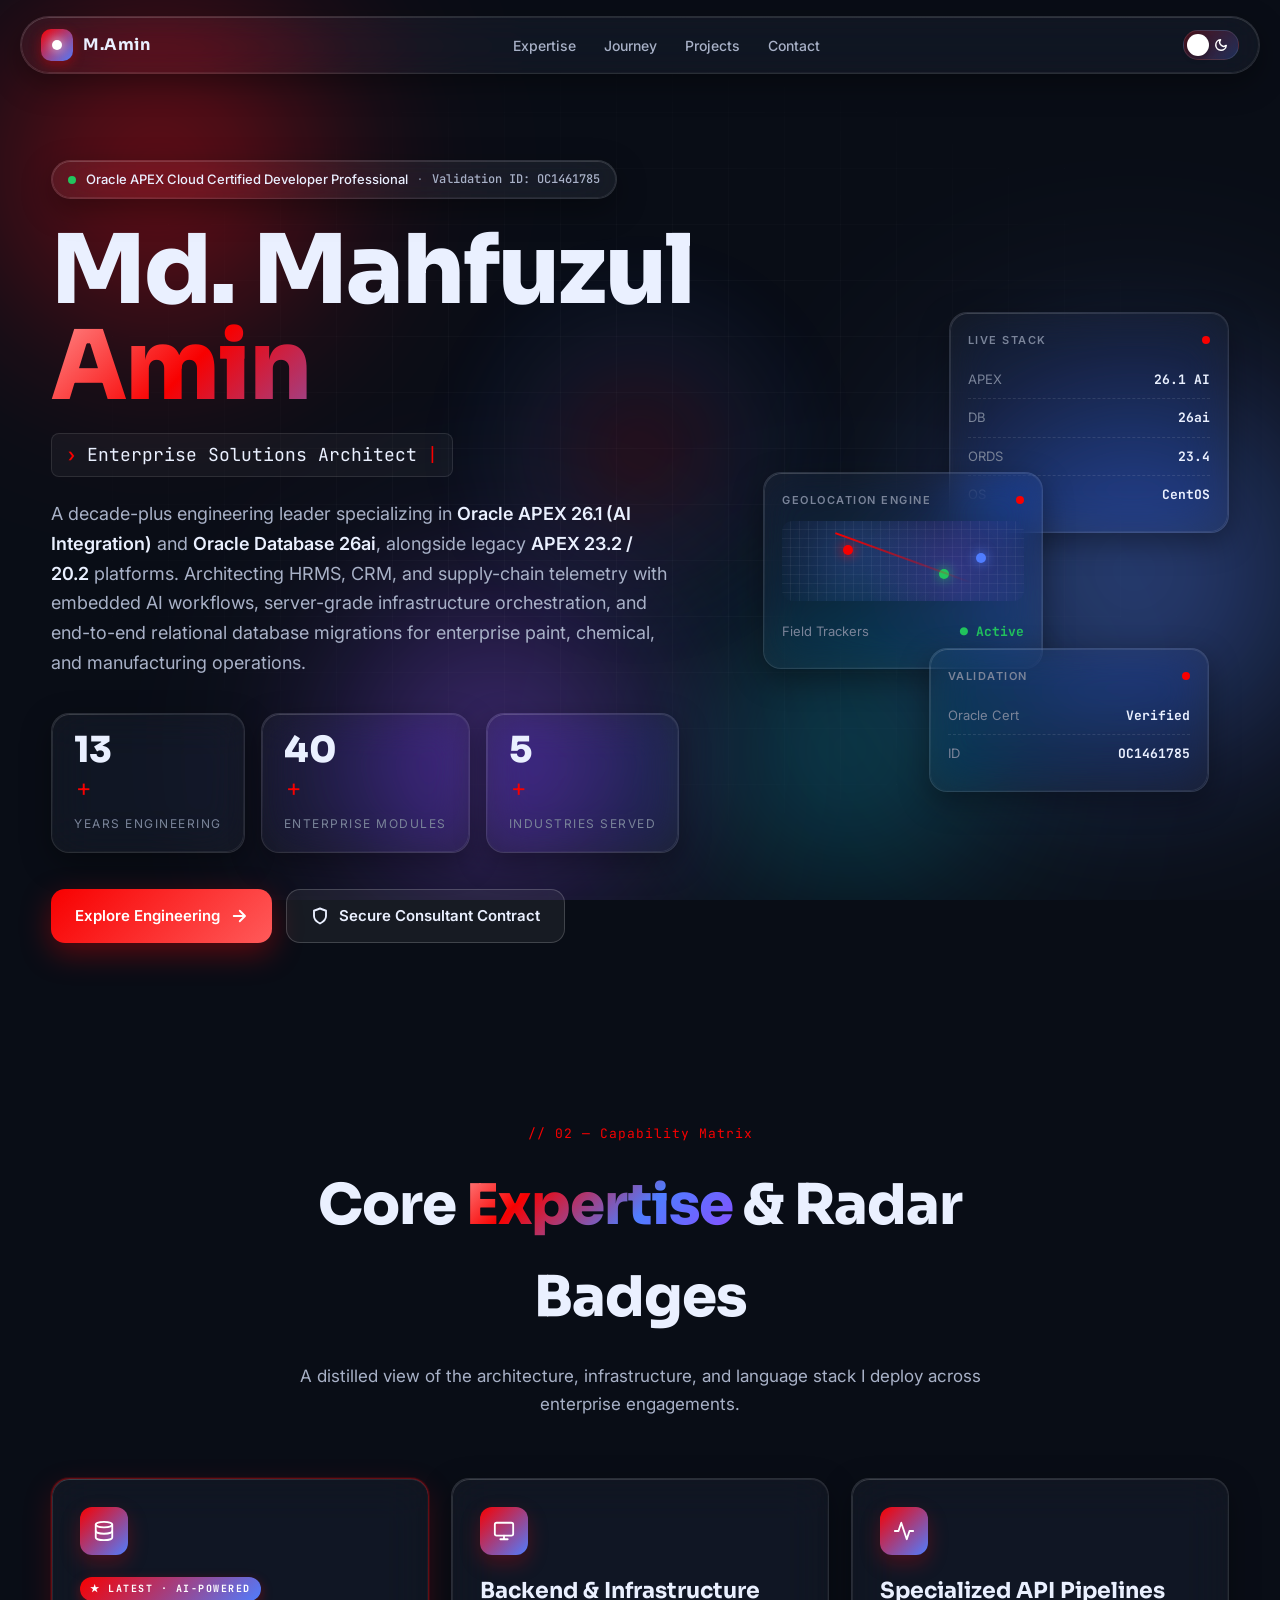
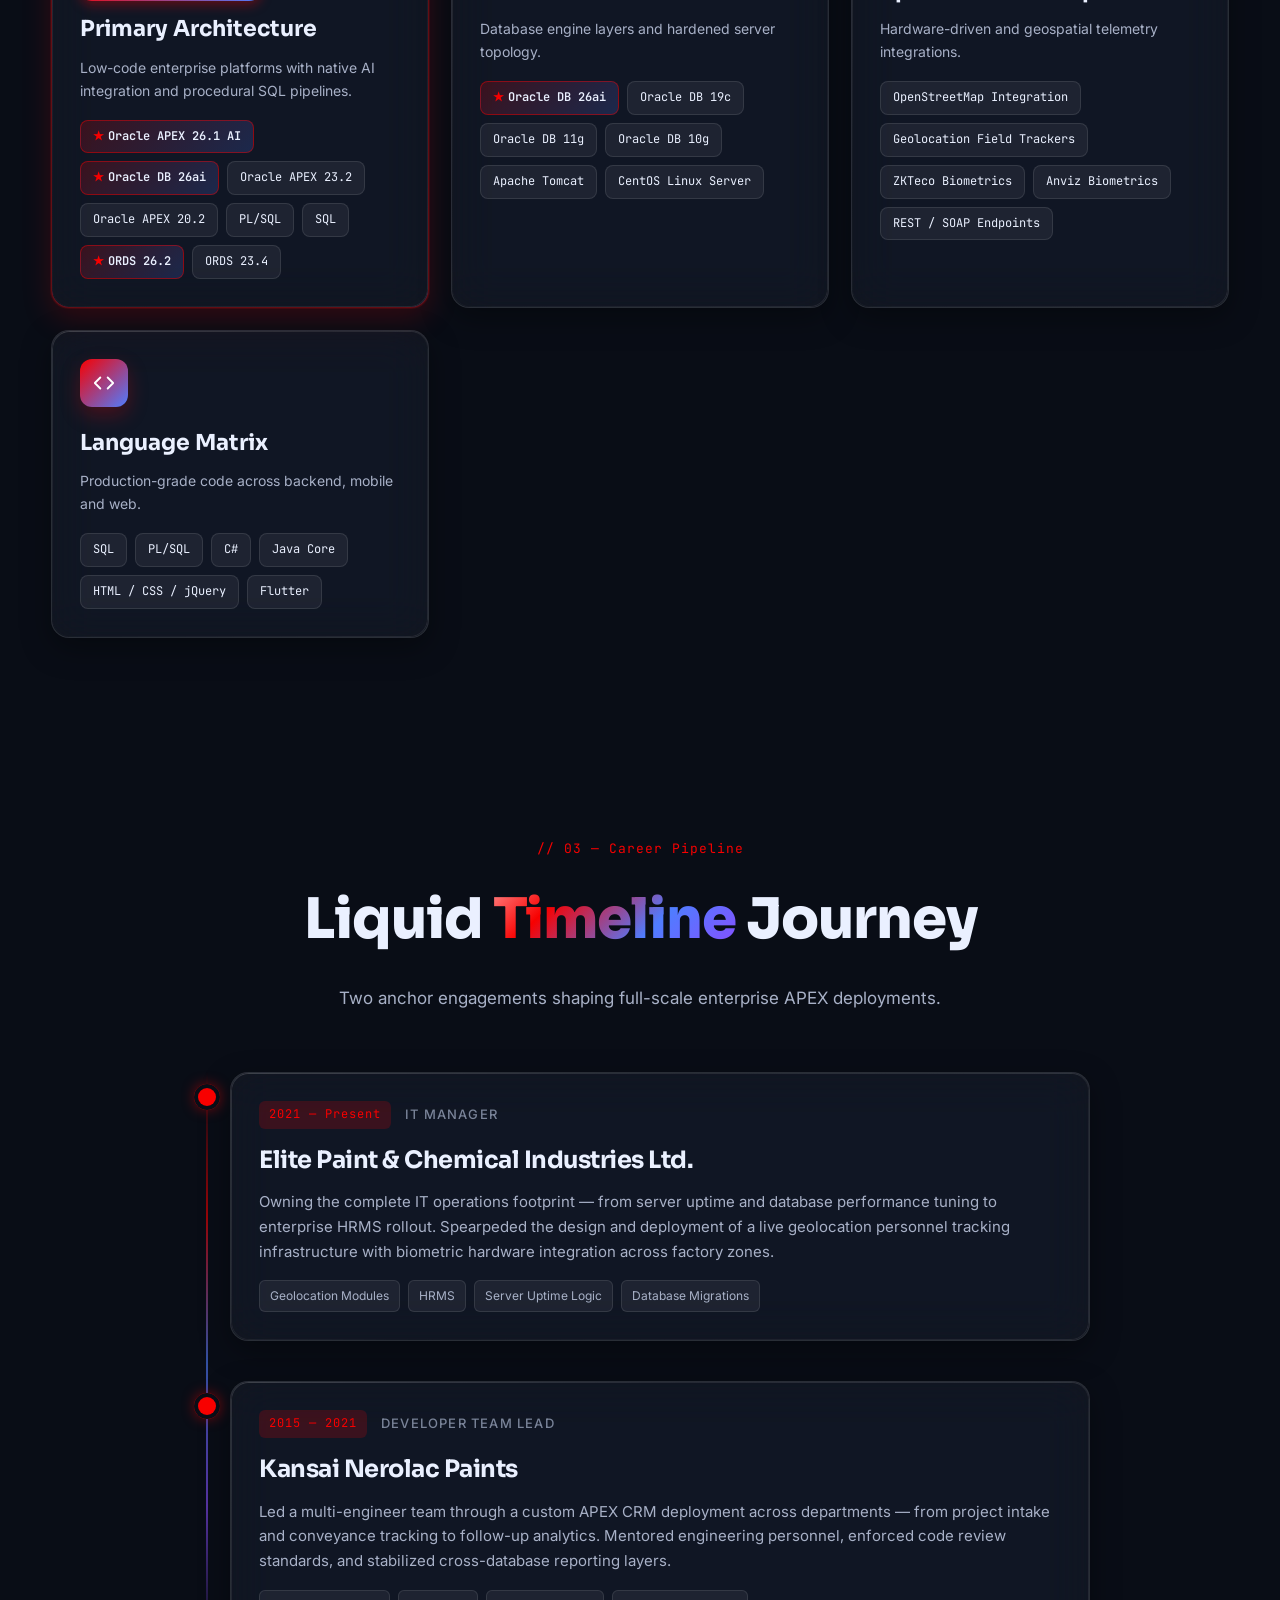
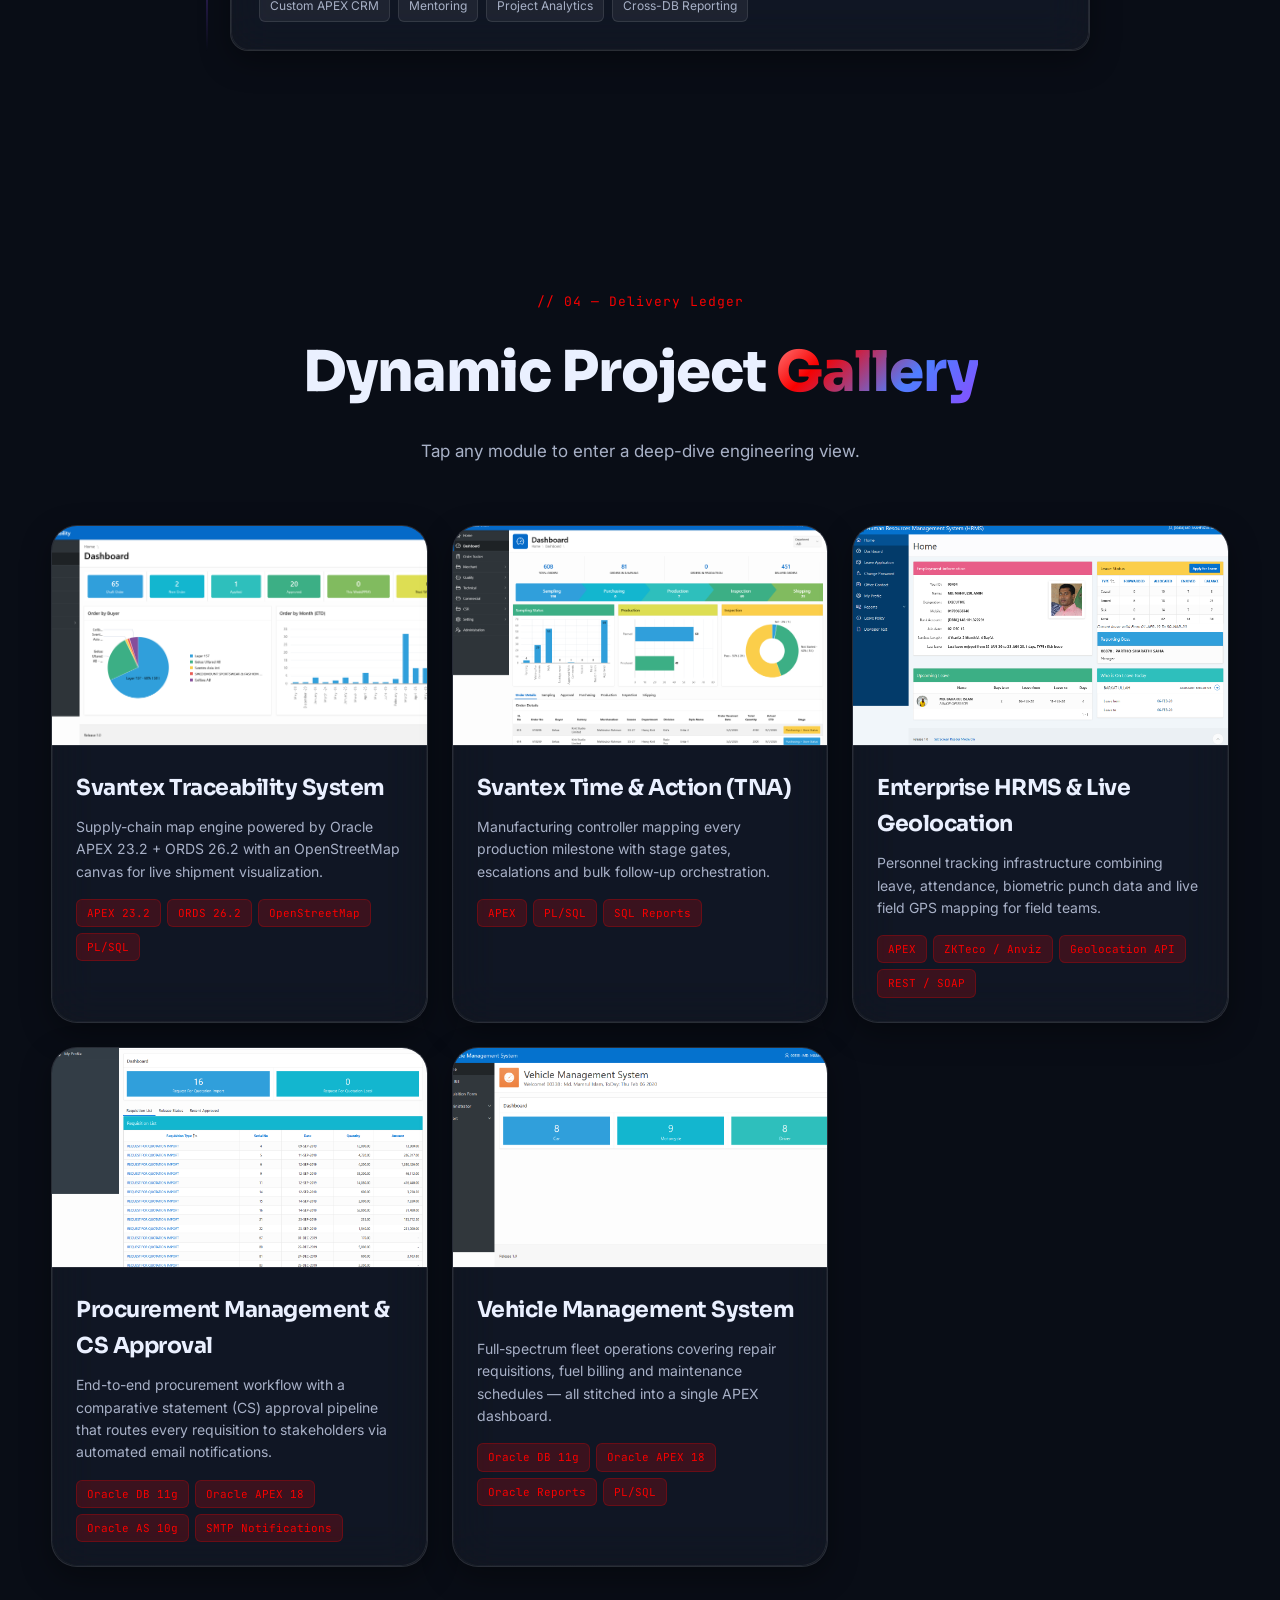
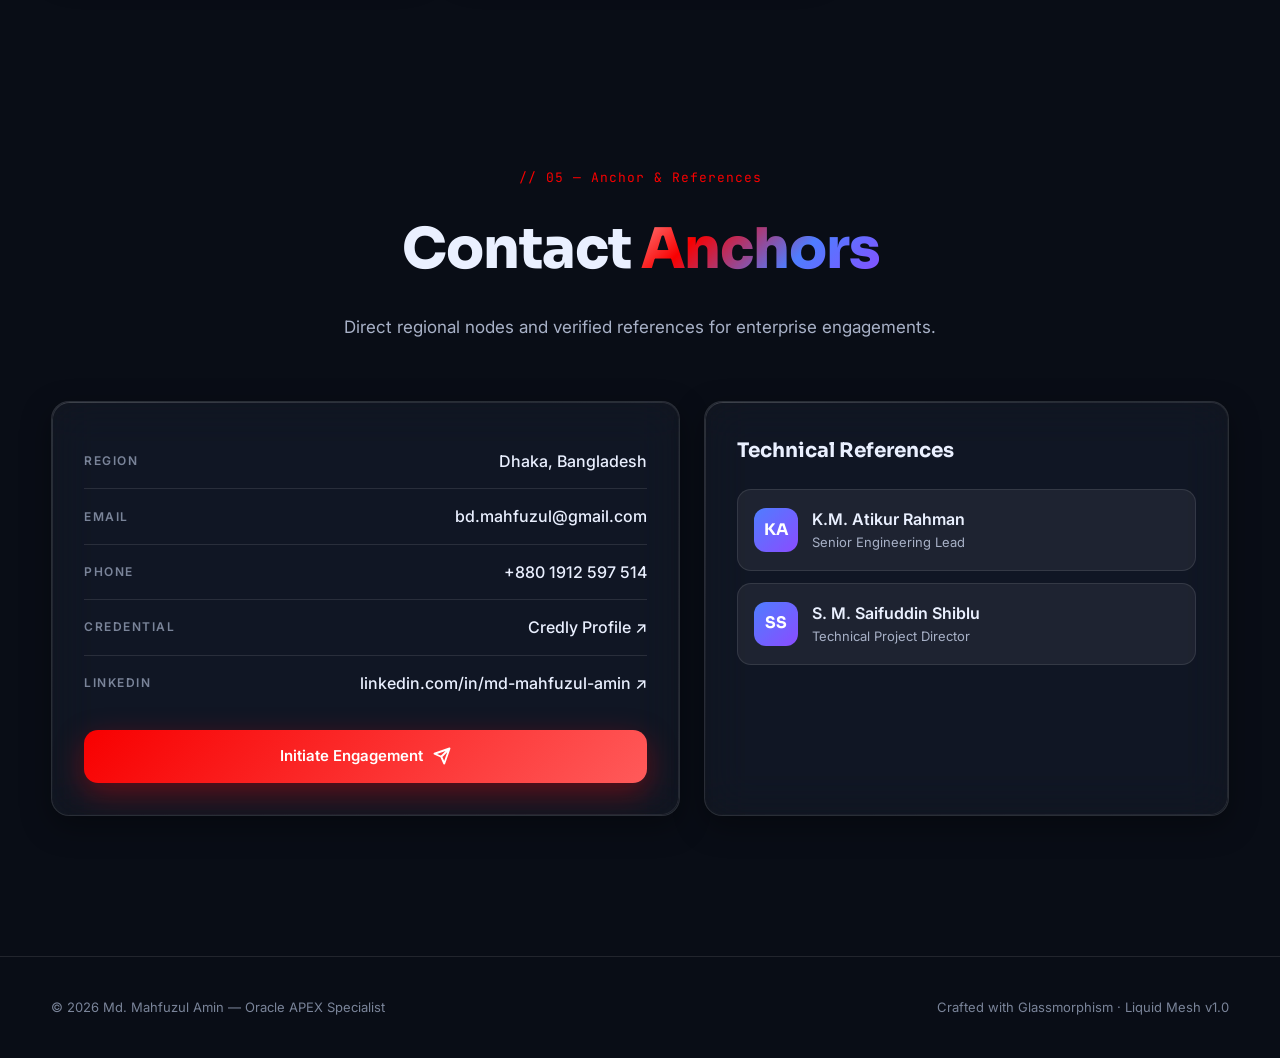
==== docs/index.html @ 9d0abe41 "Info Update" ====
<!DOCTYPE html>
<html lang="en" data-theme="dark">
<head>
<meta charset="UTF-8" />
<meta name="viewport" content="width=device-width, initial-scale=1.0" />
<meta name="description" content="Md. Mahfuzul Amin — Enterprise Oracle APEX Specialist & IT Manager. 13+ years of full-stack engineering, server architectures, and relational database migrations." />
<meta name="theme-color" content="#090d16" />
<title>Md. Mahfuzul Amin — Oracle APEX Specialist & IT Manager</title>
<link rel="preconnect" href="https://fonts.googleapis.com">
<link rel="preconnect" href="https://fonts.gstatic.com" crossorigin>
<link href="https://fonts.googleapis.com/css2?family=Inter:wght@300;400;500;600;700;800;900&family=Sora:wght@400;600;700;800&family=JetBrains+Mono:wght@400;600&display=swap" rel="stylesheet">
<link rel="stylesheet" href="styles.css" />
</head>
<body>

<!-- Animated Liquid Background Mesh -->
<div class="liquid-mesh" aria-hidden="true">
  <span class="blob blob-1"></span>
  <span class="blob blob-2"></span>
  <span class="blob blob-3"></span>
  <span class="blob blob-4"></span>
  <span class="grid-overlay"></span>
</div>

<!-- Cursor Glow Follower -->
<div class="cursor-glow" id="cursorGlow" aria-hidden="true"></div>

<!-- Glass Navigation Bar -->
<header class="nav-shell" id="navShell">
  <nav class="nav-inner glass-panel">
    <a href="#hero" class="brand">
      <span class="brand-mark"><span class="brand-dot"></span></span>
      <span class="brand-text">M.Amin</span>
    </a>
    <ul class="nav-links" id="navLinks">
      <li><a href="#expertise">Expertise</a></li>
      <li><a href="#journey">Journey</a></li>
      <li><a href="#projects">Projects</a></li>
      <li><a href="#contact">Contact</a></li>
    </ul>
    <div class="nav-actions">
      <button class="theme-toggle" id="themeToggle" aria-label="Toggle theme">
        <span class="toggle-track">
          <span class="toggle-icon sun" aria-hidden="true">
            <svg width="14" height="14" viewBox="0 0 24 24" fill="none" stroke="currentColor" stroke-width="2.5" stroke-linecap="round" stroke-linejoin="round"><circle cx="12" cy="12" r="4"/><path d="M12 2v2M12 20v2M4.93 4.93l1.41 1.41M17.66 17.66l1.41 1.41M2 12h2M20 12h2M4.93 19.07l1.41-1.41M17.66 6.34l1.41-1.41"/></svg>
          </span>
          <span class="toggle-icon moon" aria-hidden="true">
            <svg width="14" height="14" viewBox="0 0 24 24" fill="none" stroke="currentColor" stroke-width="2.5" stroke-linecap="round" stroke-linejoin="round"><path d="M21 12.79A9 9 0 1 1 11.21 3 7 7 0 0 0 21 12.79z"/></svg>
          </span>
          <span class="toggle-thumb"></span>
        </span>
      </button>
      <button class="hamburger" id="hamburger" aria-label="Toggle navigation" aria-expanded="false">
        <span></span><span></span><span></span>
      </button>
    </div>
  </nav>
</header>

<main>

<!-- HERO -->
<section class="hero" id="hero">
  <div class="container">
    <div class="hero-grid">
      <div class="hero-content reveal" data-reveal-delay="0">
        <div class="credential-badge glass-panel">
          <span class="pulse-dot"></span>
          <span class="badge-text">Oracle APEX Cloud Certified Developer Professional</span>
          <span class="badge-sep">·</span>
          <span class="badge-id">Validation ID: OC1461785</span>
        </div>

        <h1 class="hero-title">
          <span class="title-line">Md. Mahfuzul</span>
          <span class="title-line gradient-text">Amin</span>
        </h1>

        <div class="role-rotator">
          <span class="role-prefix">›</span>
          <span class="role-text" id="roleText">Enterprise Solutions Architect</span>
          <span class="role-cursor">|</span>
        </div>

        <p class="hero-headline">
          A decade-plus engineering leader specializing in <strong>Oracle APEX 26.1 (AI Integration)</strong> and <strong>Oracle Database 26ai</strong>, alongside legacy <strong>APEX 23.2 / 20.2</strong> platforms. Architecting HRMS, CRM, and supply-chain telemetry with embedded AI workflows, server-grade infrastructure orchestration, and end-to-end relational database migrations for enterprise paint, chemical, and manufacturing operations.
        </p>

        <div class="hero-stats">
          <div class="stat-card glass-panel">
            <span class="stat-num" data-count="13">0</span><span class="stat-suffix">+</span>
            <span class="stat-label">Years Engineering</span>
          </div>
          <div class="stat-card glass-panel">
            <span class="stat-num" data-count="40">0</span><span class="stat-suffix">+</span>
            <span class="stat-label">Enterprise Modules</span>
          </div>
          <div class="stat-card glass-panel">
            <span class="stat-num" data-count="5">0</span><span class="stat-suffix">+</span>
            <span class="stat-label">Industries Served</span>
          </div>
        </div>

        <div class="hero-actions">
          <a href="#projects" class="btn btn-primary magnetic">
            <span>Explore Engineering</span>
            <svg width="18" height="18" viewBox="0 0 24 24" fill="none" stroke="currentColor" stroke-width="2.5" stroke-linecap="round" stroke-linejoin="round"><path d="M5 12h14M13 5l7 7-7 7"/></svg>
          </a>
          <a href="https://www.credly.com/users/md-mahfuzul-amin" target="_blank" rel="noopener" class="btn btn-secondary magnetic">
            <svg width="18" height="18" viewBox="0 0 24 24" fill="none" stroke="currentColor" stroke-width="2.5" stroke-linecap="round" stroke-linejoin="round"><path d="M12 22s8-4 8-10V5l-8-3-8 3v7c0 6 8 10 8 10z"/></svg>
            <span>Secure Consultant Contract</span>
          </a>
        </div>
      </div>

      <aside class="hero-card-stack reveal" data-reveal-delay="200">
        <div class="floating-card glass-panel card-1">
          <div class="card-head">
            <span class="card-tag">Live Stack</span>
            <span class="card-pulse"></span>
          </div>
          <div class="card-body">
            <div class="kv"><span>APEX</span><strong>26.1 AI</strong></div>
            <div class="kv"><span>DB</span><strong>26ai</strong></div>
            <div class="kv"><span>ORDS</span><strong>23.4</strong></div>
            <div class="kv"><span>OS</span><strong>CentOS</strong></div>
          </div>
        </div>
        <div class="floating-card glass-panel card-2">
          <div class="card-head">
            <span class="card-tag">Geolocation Engine</span>
            <span class="card-pulse"></span>
          </div>
          <div class="card-body">
            <div class="map-stub">
              <span class="map-pin"></span>
              <span class="map-pin p2"></span>
              <span class="map-pin p3"></span>
              <span class="map-track"></span>
            </div>
            <div class="kv"><span>Field Trackers</span><strong class="ok">●&nbsp;Active</strong></div>
          </div>
        </div>
        <div class="floating-card glass-panel card-3">
          <div class="card-head">
            <span class="card-tag">Validation</span>
            <span class="card-pulse"></span>
          </div>
          <div class="card-body">
            <div class="kv"><span>Oracle Cert</span><strong>Verified</strong></div>
            <div class="kv"><span>ID</span><strong>OC1461785</strong></div>
          </div>
        </div>
      </aside>
    </div>
  </div>
</section>

<!-- EXPERTISE -->
<section class="section" id="expertise">
  <div class="container">
    <header class="section-head reveal">
      <span class="eyebrow">// 02 — Capability Matrix</span>
      <h2 class="section-title">Core <span class="gradient-text">Expertise</span> & Radar Badges</h2>
      <p class="section-sub">A distilled view of the architecture, infrastructure, and language stack I deploy across enterprise engagements.</p>
    </header>

    <div class="expertise-grid">
      <article class="expertise-card glass-panel reveal highlight-card">
        <div class="expertise-icon">
          <svg width="22" height="22" viewBox="0 0 24 24" fill="none" stroke="currentColor" stroke-width="2" stroke-linecap="round" stroke-linejoin="round"><ellipse cx="12" cy="5" rx="9" ry="3"/><path d="M3 5v14c0 1.66 4 3 9 3s9-1.34 9-3V5"/><path d="M3 12c0 1.66 4 3 9 3s9-1.34 9-3"/></svg>
        </div>
        <span class="highlight-flag">★ Latest · AI-Powered</span>
        <h3>Primary Architecture</h3>
        <p>Low-code enterprise platforms with native AI integration and procedural SQL pipelines.</p>
        <ul class="chip-grid">
          <li class="chip chip-latest">Oracle APEX 26.1 AI</li>
          <li class="chip chip-latest">Oracle DB 26ai</li>
          <li class="chip">Oracle APEX 23.2</li>
          <li class="chip">Oracle APEX 20.2</li>
          <li class="chip">PL/SQL</li>
          <li class="chip">SQL</li>
          <li class="chip chip-latest">ORDS 26.2</li>
          <li class="chip">ORDS 23.4</li>
        </ul>
      </article>

      <article class="expertise-card glass-panel reveal">
        <div class="expertise-icon">
          <svg width="22" height="22" viewBox="0 0 24 24" fill="none" stroke="currentColor" stroke-width="2" stroke-linecap="round" stroke-linejoin="round"><rect x="2" y="3" width="20" height="14" rx="2"/><path d="M8 21h8M12 17v4"/></svg>
        </div>
        <h3>Backend & Infrastructure</h3>
        <p>Database engine layers and hardened server topology.</p>
        <ul class="chip-grid">
          <li class="chip chip-latest">Oracle DB 26ai</li>
          <li class="chip">Oracle DB 19c</li>
          <li class="chip">Oracle DB 11g</li>
          <li class="chip">Oracle DB 10g</li>
          <li class="chip">Apache Tomcat</li>
          <li class="chip">CentOS Linux Server</li>
        </ul>
      </article>

      <article class="expertise-card glass-panel reveal">
        <div class="expertise-icon">
          <svg width="22" height="22" viewBox="0 0 24 24" fill="none" stroke="currentColor" stroke-width="2" stroke-linecap="round" stroke-linejoin="round"><path d="M22 12h-4l-3 9L9 3l-3 9H2"/></svg>
        </div>
        <h3>Specialized API Pipelines</h3>
        <p>Hardware-driven and geospatial telemetry integrations.</p>
        <ul class="chip-grid">
          <li class="chip">OpenStreetMap Integration</li>
          <li class="chip">Geolocation Field Trackers</li>
          <li class="chip">ZKTeco Biometrics</li>
          <li class="chip">Anviz Biometrics</li>
          <li class="chip">REST / SOAP Endpoints</li>
        </ul>
      </article>

      <article class="expertise-card glass-panel reveal">
        <div class="expertise-icon">
          <svg width="22" height="22" viewBox="0 0 24 24" fill="none" stroke="currentColor" stroke-width="2" stroke-linecap="round" stroke-linejoin="round"><polyline points="16 18 22 12 16 6"/><polyline points="8 6 2 12 8 18"/></svg>
        </div>
        <h3>Language Matrix</h3>
        <p>Production-grade code across backend, mobile and web.</p>
        <ul class="chip-grid">
          <li class="chip">SQL</li>
          <li class="chip">PL/SQL</li>
          <li class="chip">C#</li>
          <li class="chip">Java Core</li>
          <li class="chip">HTML / CSS / jQuery</li>
          <li class="chip">Flutter</li>
        </ul>
      </article>
    </div>
  </div>
</section>

<!-- JOURNEY -->
<section class="section" id="journey">
  <div class="container">
    <header class="section-head reveal">
      <span class="eyebrow">// 03 — Career Pipeline</span>
      <h2 class="section-title">Liquid <span class="gradient-text">Timeline</span> Journey</h2>
      <p class="section-sub">Two anchor engagements shaping full-scale enterprise APEX deployments.</p>
    </header>

    <div class="timeline">
      <div class="timeline-rail" aria-hidden="true"></div>

      <article class="timeline-item reveal">
        <div class="timeline-marker">
          <span class="marker-pulse"></span>
          <span class="marker-dot"></span>
        </div>
        <div class="timeline-card glass-panel">
          <div class="timeline-meta">
            <span class="timeline-period">2021 — Present</span>
            <span class="timeline-role">IT Manager</span>
          </div>
          <h3 class="timeline-org">Elite Paint &amp; Chemical Industries Ltd.</h3>
          <p class="timeline-desc">Owning the complete IT operations footprint — from server uptime and database performance tuning to enterprise HRMS rollout. Spearpeded the design and deployment of a live geolocation personnel tracking infrastructure with biometric hardware integration across factory zones.</p>
          <ul class="timeline-tags">
            <li>Geolocation Modules</li>
            <li>HRMS</li>
            <li>Server Uptime Logic</li>
            <li>Database Migrations</li>
          </ul>
        </div>
      </article>

      <article class="timeline-item reveal">
        <div class="timeline-marker">
          <span class="marker-pulse"></span>
          <span class="marker-dot"></span>
        </div>
        <div class="timeline-card glass-panel">
          <div class="timeline-meta">
            <span class="timeline-period">2015 — 2021</span>
            <span class="timeline-role">Developer Team Lead</span>
          </div>
          <h3 class="timeline-org">Kansai Nerolac Paints</h3>
          <p class="timeline-desc">Led a multi-engineer team through a custom APEX CRM deployment across departments — from project intake and conveyance tracking to follow-up analytics. Mentored engineering personnel, enforced code review standards, and stabilized cross-database reporting layers.</p>
          <ul class="timeline-tags">
            <li>Custom APEX CRM</li>
            <li>Mentoring</li>
            <li>Project Analytics</li>
            <li>Cross-DB Reporting</li>
          </ul>
        </div>
      </article>
    </div>
  </div>
</section>

<!-- PROJECTS -->
<section class="section" id="projects">
  <div class="container">
    <header class="section-head reveal">
      <span class="eyebrow">// 04 — Delivery Ledger</span>
      <h2 class="section-title">Dynamic Project <span class="gradient-text">Gallery</span></h2>
      <p class="section-sub">Tap any module to enter a deep-dive engineering view.</p>
    </header>

    <div class="project-grid" id="projectGrid">
      <article class="project-card glass-panel reveal" data-project="svantex-traceability">
        <div class="project-thumb">
          <img src="TraceabilityDashboard.png" alt="Svantex Traceability preview" loading="lazy" />
          <div class="thumb-overlay">
            <span class="open-hint">Open Module</span>
          </div>
        </div>
        <div class="project-body">
          <h3>Svantex Traceability System</h3>
          <p>Supply-chain map engine powered by Oracle APEX 23.2 + ORDS 26.2 with an OpenStreetMap canvas for live shipment visualization.</p>
          <ul class="project-tech">
            <li>APEX 23.2</li>
            <li>ORDS 26.2</li>
            <li>OpenStreetMap</li>
            <li>PL/SQL</li>
          </ul>
        </div>
      </article>

      <article class="project-card glass-panel reveal" data-project="svantex-tna">
        <div class="project-thumb">
          <img src="TNADashboard.png" alt="Svantex TNA preview" loading="lazy" />
          <div class="thumb-overlay">
            <span class="open-hint">Open Module</span>
          </div>
        </div>
        <div class="project-body">
          <h3>Svantex Time &amp; Action (TNA)</h3>
          <p>Manufacturing controller mapping every production milestone with stage gates, escalations and bulk follow-up orchestration.</p>
          <ul class="project-tech">
            <li>APEX</li>
            <li>PL/SQL</li>
            <li>SQL Reports</li>
          </ul>
        </div>
      </article>

      <article class="project-card glass-panel reveal" data-project="hrms-geolocation">
        <div class="project-thumb">
          <img src="LeaveHome.png" alt="HRMS preview" loading="lazy" />
          <div class="thumb-overlay">
            <span class="open-hint">Open Module</span>
          </div>
        </div>
        <div class="project-body">
          <h3>Enterprise HRMS &amp; Live Geolocation</h3>
          <p>Personnel tracking infrastructure combining leave, attendance, biometric punch data and live field GPS mapping for field teams.</p>
          <ul class="project-tech">
            <li>APEX</li>
            <li>ZKTeco / Anviz</li>
            <li>Geolocation API</li>
            <li>REST / SOAP</li>
          </ul>
        </div>
      </article>

      <article class="project-card glass-panel reveal" data-project="procurement">
        <div class="project-thumb">
          <img src="ProcurementHome.png" alt="Procurement preview" loading="lazy" />
          <div class="thumb-overlay">
            <span class="open-hint">Open Module</span>
          </div>
        </div>
        <div class="project-body">
          <h3>Procurement Management &amp; CS Approval</h3>
          <p>End-to-end procurement workflow with a comparative statement (CS) approval pipeline that routes every requisition to stakeholders via automated email notifications.</p>
          <ul class="project-tech">
            <li>Oracle DB 11g</li>
            <li>Oracle APEX 18</li>
            <li>Oracle AS 10g</li>
            <li>SMTP Notifications</li>
          </ul>
        </div>
      </article>

      <article class="project-card glass-panel reveal" data-project="vehicle">
        <div class="project-thumb">
          <img src="VehicleHome.png" alt="Vehicle Management preview" loading="lazy" />
          <div class="thumb-overlay">
            <span class="open-hint">Open Module</span>
          </div>
        </div>
        <div class="project-body">
          <h3>Vehicle Management System</h3>
          <p>Full-spectrum fleet operations covering repair requisitions, fuel billing and maintenance schedules — all stitched into a single APEX dashboard.</p>
          <ul class="project-tech">
            <li>Oracle DB 11g</li>
            <li>Oracle APEX 18</li>
            <li>Oracle Reports</li>
            <li>PL/SQL</li>
          </ul>
        </div>
      </article>
    </div>
  </div>
</section>

<!-- CONTACT -->
<section class="section" id="contact">
  <div class="container">
    <header class="section-head reveal">
      <span class="eyebrow">// 05 — Anchor &amp; References</span>
      <h2 class="section-title">Contact <span class="gradient-text">Anchors</span></h2>
      <p class="section-sub">Direct regional nodes and verified references for enterprise engagements.</p>
    </header>

    <div class="contact-grid">
      <div class="contact-card glass-panel reveal">
        <div class="contact-row">
          <span class="contact-label">Region</span>
          <span class="contact-value">Dhaka, Bangladesh</span>
        </div>
        <div class="contact-row">
          <span class="contact-label">Email</span>
          <a class="contact-value" href="mailto:bd.mahfuzul@gmail.com">bd.mahfuzul@gmail.com</a>
        </div>
        <div class="contact-row">
          <span class="contact-label">Phone</span>
          <a class="contact-value" href="tel:+8801912597514">+880 1912 597 514</a>
        </div>
        <div class="contact-row">
          <span class="contact-label">Credential</span>
          <a class="contact-value" href="https://www.credly.com/users/md-mahfuzul-amin" target="_blank" rel="noopener">Credly Profile ↗</a>
        </div>
        <div class="contact-row">
          <span class="contact-label">LinkedIn</span>
          <a class="contact-value" href="https://www.linkedin.com/in/md-mahfuzul-amin-79413b11a/" target="_blank" rel="noopener">linkedin.com/in/md-mahfuzul-amin ↗</a>
        </div>
        <a href="mailto:bd.mahfuzul@gmail.com?subject=Consultant%20Engagement" class="btn btn-primary magnetic contact-cta">
          <span>Initiate Engagement</span>
          <svg width="18" height="18" viewBox="0 0 24 24" fill="none" stroke="currentColor" stroke-width="2.5" stroke-linecap="round" stroke-linejoin="round"><path d="M22 2L11 13M22 2l-7 20-4-9-9-4 20-7z"/></svg>
        </a>
      </div>

      <div class="refs-card glass-panel reveal">
        <h3 class="refs-title">Technical References</h3>
        <div class="ref-row">
          <div class="ref-avatar">KA</div>
          <div class="ref-meta">
            <span class="ref-name">K.M. Atikur Rahman</span>
            <span class="ref-role">Senior Engineering Lead</span>
          </div>
        </div>
        <div class="ref-row">
          <div class="ref-avatar">SS</div>
          <div class="ref-meta">
            <span class="ref-name">S. M. Saifuddin Shiblu</span>
            <span class="ref-role">Technical Project Director</span>
          </div>
        </div>
      </div>
    </div>
  </div>
</section>

</main>

<!-- Footer -->
<footer class="footer">
  <div class="container footer-inner">
    <span>© <span id="year"></span> Md. Mahfuzul Amin — Oracle APEX Specialist</span>
    <span class="footer-meta">Crafted with Glassmorphism · Liquid Mesh v1.0</span>
  </div>
</footer>

<!-- PROJECT PHOTOMODAL -->
<div class="photomodal" id="photomodal" aria-hidden="true" role="dialog" aria-modal="true">
  <div class="photomodal-backdrop" data-close="1"></div>
  <div class="photomodal-shell glass-panel">
    <button class="photomodal-close" id="photomodalClose" aria-label="Close">
      <svg width="20" height="20" viewBox="0 0 24 24" fill="none" stroke="currentColor" stroke-width="2.5" stroke-linecap="round" stroke-linejoin="round"><path d="M18 6L6 18M6 6l12 12"/></svg>
    </button>
    <div class="photomodal-grid">
      <div class="photomodal-media" id="photomodalMedia"></div>
      <div class="photomodal-content" id="photomodalContent"></div>
    </div>
  </div>
</div>

<script src="app.js"></script>
</body>
</html>
---- docs/styles.css ----
/* =====================================================
   Md. Mahfuzul Amin — Portfolio
   Design System: Liquid Glassmorphism (Neomorphism)
   ===================================================== */

:root {
  /* DARK MODE — default */
  --bg: #090d16;
  --bg-2: #0b1020;
  --surface: rgba(255, 255, 255, 0.04);
  --surface-2: rgba(255, 255, 255, 0.06);
  --border: rgba(255, 255, 255, 0.10);
  --border-strong: rgba(255, 255, 255, 0.18);
  --text: #eaf0ff;
  --text-dim: #a8b1c7;
  --text-muted: #7a8499;
  --accent: #f80000;          /* Oracle Red */
  --accent-2: #4f7dff;        /* Sapphire Blue */
  --accent-3: #8a4cff;        /* Deep Purple */
  --accent-soft: rgba(248, 0, 0, 0.18);
  --shadow-1: 0 10px 30px rgba(0, 0, 0, 0.35);
  --shadow-2: 0 30px 60px rgba(0, 0, 0, 0.45);
  --glass-blur: 22px;
  --radius: 18px;
  --radius-lg: 26px;
  --transition: 280ms cubic-bezier(.2,.8,.2,1);
  --gradient-text: linear-gradient(135deg, #ff8a8a 0%, #f80000 25%, #4f7dff 65%, #8a4cff 100%);
}

[data-theme="light"] {
  --bg: #f4f7f6;
  --bg-2: #ffffff;
  --surface: rgba(255, 255, 255, 0.55);
  --surface-2: rgba(255, 255, 255, 0.7);
  --border: rgba(255, 255, 255, 0.85);
  --border-strong: rgba(15, 23, 42, 0.10);
  --text: #0b1020;
  --text-dim: #475569;
  --text-muted: #6b7280;
  --accent: #d40000;
  --accent-2: #2563eb;
  --accent-3: #6d28d9;
  --accent-soft: rgba(212, 0, 0, 0.12);
  --shadow-1: 0 10px 30px rgba(15, 23, 42, 0.08);
  --shadow-2: 0 30px 60px rgba(15, 23, 42, 0.12);
  --glass-blur: 18px;
  --gradient-text: linear-gradient(135deg, #d40000 0%, #f80000 25%, #2563eb 65%, #6d28d9 100%);
}

/* ============ BASE ============ */
*, *::before, *::after { box-sizing: border-box; }
html, body { margin: 0; padding: 0; }
html { scroll-behavior: smooth; }

body {
  font-family: 'Inter', system-ui, -apple-system, sans-serif;
  background: var(--bg);
  color: var(--text);
  line-height: 1.65;
  min-height: 100vh;
  overflow-x: hidden;
  -webkit-font-smoothing: antialiased;
  transition: background var(--transition), color var(--transition);
}

::selection { background: var(--accent); color: #fff; }

a { color: inherit; text-decoration: none; transition: color var(--transition); }
a:hover { color: var(--accent); }

button { font-family: inherit; cursor: pointer; border: none; background: none; color: inherit; }

img { max-width: 100%; display: block; }

.container {
  width: min(1240px, 92%);
  margin: 0 auto;
}

/* ============ LIQUID BACKGROUND MESH ============ */
.liquid-mesh {
  position: fixed;
  inset: 0;
  z-index: -2;
  overflow: hidden;
  pointer-events: none;
  background: var(--bg);
}
.blob {
  position: absolute;
  border-radius: 50%;
  filter: blur(80px);
  opacity: 0.55;
  mix-blend-mode: screen;
  will-change: transform;
}
[data-theme="light"] .blob { mix-blend-mode: multiply; opacity: 0.45; }
.blob-1 { width: 520px; height: 520px; background: radial-gradient(circle, #f80000, transparent 65%); top: -10%; left: -8%; animation: floatA 22s ease-in-out infinite; }
.blob-2 { width: 600px; height: 600px; background: radial-gradient(circle, #4f7dff, transparent 65%); top: 30%; right: -12%; animation: floatB 28s ease-in-out infinite; }
.blob-3 { width: 480px; height: 480px; background: radial-gradient(circle, #8a4cff, transparent 65%); bottom: -10%; left: 20%; animation: floatC 26s ease-in-out infinite; }
.blob-4 { width: 420px; height: 420px; background: radial-gradient(circle, #00d4ff, transparent 65%); top: 60%; left: 50%; animation: floatD 32s ease-in-out infinite; opacity: 0.35; }

@keyframes floatA { 0%,100% { transform: translate(0,0) scale(1); } 50% { transform: translate(60px, 80px) scale(1.15); } }
@keyframes floatB { 0%,100% { transform: translate(0,0) scale(1); } 50% { transform: translate(-90px, 50px) scale(1.1); } }
@keyframes floatC { 0%,100% { transform: translate(0,0) scale(1); } 50% { transform: translate(70px, -60px) scale(1.2); } }
@keyframes floatD { 0%,100% { transform: translate(0,0) scale(1); } 50% { transform: translate(-60px, -40px) scale(0.9); } }

.grid-overlay {
  position: absolute; inset: 0;
  background-image:
    linear-gradient(rgba(255,255,255,0.04) 1px, transparent 1px),
    linear-gradient(90deg, rgba(255,255,255,0.04) 1px, transparent 1px);
  background-size: 56px 56px;
  mask-image: radial-gradient(ellipse at center, black 30%, transparent 75%);
  -webkit-mask-image: radial-gradient(ellipse at center, black 30%, transparent 75%);
  opacity: 0.6;
}
[data-theme="light"] .grid-overlay {
  background-image:
    linear-gradient(rgba(15,23,42,0.05) 1px, transparent 1px),
    linear-gradient(90deg, rgba(15,23,42,0.05) 1px, transparent 1px);
}

/* ============ CURSOR GLOW ============ */
.cursor-glow {
  position: fixed;
  width: 380px; height: 380px;
  border-radius: 50%;
  background: radial-gradient(circle, rgba(248,0,0,0.18), rgba(79,125,255,0.10) 40%, transparent 70%);
  filter: blur(40px);
  pointer-events: none;
  transform: translate(-50%, -50%);
  z-index: -1;
  transition: opacity var(--transition);
  opacity: 0.9;
}

/* ============ GLASS PANEL BASE ============ */
.glass-panel {
  background: var(--surface);
  -webkit-backdrop-filter: blur(var(--glass-blur)) saturate(160%);
  backdrop-filter: blur(var(--glass-blur)) saturate(160%);
  border: 1px solid var(--border);
  border-radius: var(--radius);
  box-shadow:
    inset 0 1px 0 rgba(255,255,255,0.08),
    var(--shadow-1);
  position: relative;
  overflow: hidden;
}
.glass-panel::before {
  content: "";
  position: absolute;
  inset: 0;
  border-radius: inherit;
  padding: 1px;
  background: linear-gradient(135deg, rgba(255,255,255,0.18), rgba(255,255,255,0.02) 40%, rgba(255,255,255,0.12));
  -webkit-mask: linear-gradient(#000 0 0) content-box, linear-gradient(#000 0 0);
  mask: linear-gradient(#000 0 0) content-box, linear-gradient(#000 0 0);
  -webkit-mask-composite: xor;
  mask-composite: exclude;
  pointer-events: none;
  opacity: 0.7;
}

/* ============ NAV ============ */
.nav-shell {
  position: fixed;
  top: 16px; left: 0; right: 0;
  z-index: 50;
  display: flex; justify-content: center;
  padding: 0 16px;
}
.nav-inner {
  display: flex; align-items: center; justify-content: space-between;
  width: min(1240px, 100%);
  padding: 12px 20px;
  border-radius: 999px;
  background: var(--surface);
}
.brand {
  display: flex; align-items: center; gap: 10px;
  font-family: 'Sora', sans-serif;
  font-weight: 700;
  letter-spacing: 0.5px;
}
.brand-mark {
  width: 32px; height: 32px;
  border-radius: 10px;
  background: linear-gradient(135deg, var(--accent), var(--accent-2));
  display: grid; place-items: center;
  box-shadow: 0 4px 12px rgba(248,0,0,0.35);
}
.brand-dot {
  width: 10px; height: 10px;
  border-radius: 50%;
  background: #fff;
  box-shadow: 0 0 12px #fff;
}
.nav-links {
  display: flex; gap: 28px; list-style: none; padding: 0; margin: 0;
}
.nav-links a {
  font-size: 14px; font-weight: 500;
  color: var(--text-dim);
  position: relative; padding: 6px 0;
}
.nav-links a:hover { color: var(--text); }
.nav-links a::after {
  content: "";
  position: absolute;
  left: 0; bottom: 0;
  width: 0; height: 2px;
  background: linear-gradient(90deg, var(--accent), var(--accent-2));
  transition: width var(--transition);
}
.nav-links a:hover::after { width: 100%; }

.nav-actions { display: flex; align-items: center; gap: 12px; }

.theme-toggle {
  width: 56px; height: 30px;
  border-radius: 999px;
  background: linear-gradient(135deg, rgba(248,0,0,0.25), rgba(79,125,255,0.25));
  border: 1px solid var(--border);
  padding: 3px;
  position: relative;
  transition: background var(--transition);
}
.theme-toggle:hover { background: linear-gradient(135deg, rgba(248,0,0,0.35), rgba(79,125,255,0.35)); }
.toggle-track {
  position: relative;
  width: 100%; height: 100%;
  display: block;
}
.toggle-thumb {
  position: absolute;
  top: 0; left: 0;
  width: 22px; height: 22px;
  background: #fff;
  border-radius: 50%;
  box-shadow: 0 2px 6px rgba(0,0,0,0.3);
  transition: transform var(--transition);
}
[data-theme="dark"] .toggle-thumb { transform: translateX(0); }
[data-theme="light"] .toggle-thumb { transform: translateX(26px); }
.toggle-icon {
  position: absolute;
  top: 50%; transform: translateY(-50%);
  width: 16px; height: 16px;
  display: grid; place-items: center;
  color: #fff;
}
.toggle-icon.sun { left: 6px; }
.toggle-icon.moon { right: 6px; }
[data-theme="dark"] .toggle-icon.sun { opacity: 0.4; }
[data-theme="light"] .toggle-icon.moon { opacity: 0.4; }

.hamburger {
  display: none;
  width: 38px; height: 38px;
  border-radius: 12px;
  background: var(--surface-2);
  border: 1px solid var(--border);
  position: relative;
}
.hamburger span {
  display: block;
  width: 18px; height: 2px;
  background: var(--text);
  margin: 4px auto;
  border-radius: 2px;
  transition: transform var(--transition), opacity var(--transition);
}
.hamburger.open span:nth-child(1) { transform: translateY(6px) rotate(45deg); }
.hamburger.open span:nth-child(2) { opacity: 0; }
.hamburger.open span:nth-child(3) { transform: translateY(-6px) rotate(-45deg); }

/* ============ HERO ============ */
.hero {
  padding: 160px 0 80px;
  position: relative;
}
.hero-grid {
  display: grid;
  grid-template-columns: 1.4fr 1fr;
  gap: 60px;
  align-items: center;
}

.credential-badge {
  display: inline-flex; align-items: center; gap: 10px;
  padding: 8px 16px;
  border-radius: 999px;
  font-size: 13px;
  font-weight: 500;
  margin-bottom: 24px;
  background: var(--surface-2);
}
.pulse-dot {
  width: 8px; height: 8px; border-radius: 50%;
  background: #22c55e;
  box-shadow: 0 0 0 0 rgba(34,197,94,0.7);
  animation: pulse 1.8s infinite;
}
@keyframes pulse {
  0% { box-shadow: 0 0 0 0 rgba(34,197,94,0.7); }
  70% { box-shadow: 0 0 0 10px rgba(34,197,94,0); }
  100% { box-shadow: 0 0 0 0 rgba(34,197,94,0); }
}
.badge-id { color: var(--text-dim); font-family: 'JetBrains Mono', monospace; font-size: 12px; }
.badge-sep { color: var(--text-muted); }

.hero-title {
  font-family: 'Sora', sans-serif;
  font-size: clamp(48px, 8vw, 96px);
  line-height: 1;
  font-weight: 800;
  margin: 0 0 18px;
  letter-spacing: -2px;
}
.title-line { display: block; }
.gradient-text {
  background: var(--gradient-text);
  -webkit-background-clip: text;
  background-clip: text;
  -webkit-text-fill-color: transparent;
  color: transparent;
}

.role-rotator {
  display: inline-flex; align-items: center; gap: 10px;
  font-family: 'JetBrains Mono', monospace;
  font-size: 18px;
  color: var(--text-dim);
  margin-bottom: 22px;
  padding: 6px 14px;
  border-radius: 8px;
  background: var(--surface);
  border: 1px solid var(--border);
}
.role-prefix { color: var(--accent); font-weight: 700; }
.role-text { color: var(--text); }
.role-cursor { color: var(--accent); animation: blink 1s steps(1) infinite; }
@keyframes blink { 50% { opacity: 0; } }

.hero-headline {
  font-size: 18px;
  color: var(--text-dim);
  max-width: 620px;
  margin: 0 0 36px;
}
.hero-headline strong { color: var(--text); font-weight: 600; }

.hero-stats {
  display: flex; gap: 16px; margin-bottom: 36px; flex-wrap: wrap;
}
.stat-card {
  padding: 18px 22px;
  min-width: 140px;
  display: flex; flex-direction: column;
}
.stat-num {
  font-family: 'Sora', sans-serif;
  font-size: 36px; font-weight: 800;
  color: var(--text);
  line-height: 1;
}
.stat-suffix { font-size: 24px; color: var(--accent); margin-left: 2px; }
.stat-label {
  font-size: 12px;
  color: var(--text-muted);
  text-transform: uppercase;
  letter-spacing: 1.5px;
  margin-top: 6px;
}

.hero-actions { display: flex; gap: 14px; flex-wrap: wrap; }

.btn {
  display: inline-flex; align-items: center; gap: 10px;
  padding: 14px 24px;
  border-radius: 14px;
  font-weight: 600;
  font-size: 15px;
  transition: transform var(--transition), box-shadow var(--transition), background var(--transition);
  position: relative;
  overflow: hidden;
}
.btn-primary {
  background: linear-gradient(135deg, var(--accent), #ff5a5a);
  color: #fff;
  box-shadow: 0 10px 30px rgba(248,0,0,0.35);
}
.btn-primary:hover { transform: translateY(-2px); box-shadow: 0 16px 40px rgba(248,0,0,0.45); color: #fff; }
.btn-primary::after {
  content: "";
  position: absolute; inset: 0;
  background: linear-gradient(135deg, transparent 30%, rgba(255,255,255,0.35) 50%, transparent 70%);
  transform: translateX(-100%);
  transition: transform 600ms;
}
.btn-primary:hover::after { transform: translateX(100%); }

.btn-secondary {
  background: var(--surface-2);
  color: var(--text);
  border: 1px solid var(--border-strong);
}
.btn-secondary:hover { background: var(--surface); transform: translateY(-2px); color: var(--text); }

.magnetic { transition: transform 200ms ease; }

/* Floating hero card stack */
.hero-card-stack {
  position: relative;
  height: 480px;
}
.floating-card {
  position: absolute;
  padding: 18px;
  width: 280px;
  animation: floatCard 6s ease-in-out infinite;
}
.card-1 { top: 0; right: 0; animation-delay: 0s; }
.card-2 { top: 160px; left: 0; animation-delay: 1.5s; }
.card-3 { bottom: 0; right: 20px; animation-delay: 3s; }

@keyframes floatCard {
  0%,100% { transform: translateY(0) rotate(0deg); }
  50% { transform: translateY(-12px) rotate(0.5deg); }
}

.card-head { display: flex; justify-content: space-between; align-items: center; margin-bottom: 12px; }
.card-tag { font-size: 11px; letter-spacing: 1.5px; color: var(--text-muted); text-transform: uppercase; font-weight: 600; }
.card-pulse {
  width: 8px; height: 8px; border-radius: 50%;
  background: var(--accent); animation: pulse 1.8s infinite;
}
.kv {
  display: flex; justify-content: space-between;
  padding: 8px 0;
  font-size: 13px;
  border-bottom: 1px dashed var(--border);
}
.kv:last-child { border-bottom: none; }
.kv span { color: var(--text-muted); }
.kv strong { color: var(--text); font-family: 'JetBrains Mono', monospace; }
.kv .ok { color: #22c55e; }

.map-stub {
  height: 80px;
  background:
    radial-gradient(circle at 30% 40%, rgba(79,125,255,0.25), transparent 50%),
    radial-gradient(circle at 70% 60%, rgba(138,76,255,0.25), transparent 50%),
    repeating-linear-gradient(0deg, transparent, transparent 8px, rgba(255,255,255,0.05) 8px, rgba(255,255,255,0.05) 9px),
    repeating-linear-gradient(90deg, transparent, transparent 8px, rgba(255,255,255,0.05) 8px, rgba(255,255,255,0.05) 9px);
  border-radius: 10px;
  margin-bottom: 12px;
  position: relative;
  overflow: hidden;
}
.map-pin {
  position: absolute;
  width: 10px; height: 10px; border-radius: 50%;
  background: var(--accent);
  box-shadow: 0 0 12px var(--accent);
  top: 30%; left: 25%;
}
.map-pin.p2 { top: 60%; left: 65%; background: #22c55e; box-shadow: 0 0 12px #22c55e; }
.map-pin.p3 { top: 40%; left: 80%; background: var(--accent-2); box-shadow: 0 0 12px var(--accent-2); }
.map-track {
  position: absolute;
  width: 60%; height: 2px;
  background: linear-gradient(90deg, var(--accent), transparent);
  top: 45%; left: 20%;
  transform: rotate(20deg);
}

/* ============ SECTION BASE ============ */
.section { padding: 100px 0; position: relative; }
.section-head { text-align: center; margin-bottom: 60px; max-width: 720px; margin-inline: auto; }
.eyebrow {
  font-family: 'JetBrains Mono', monospace;
  font-size: 13px;
  color: var(--accent);
  letter-spacing: 1px;
  display: block; margin-bottom: 14px;
}
.section-title {
  font-family: 'Sora', sans-serif;
  font-size: clamp(36px, 5vw, 56px);
  margin: 0 0 18px;
  font-weight: 800;
  letter-spacing: -1px;
}
.section-sub { color: var(--text-dim); font-size: 17px; margin: 0; }

/* ============ EXPERTISE ============ */
.expertise-grid {
  display: grid;
  grid-template-columns: repeat(auto-fit, minmax(280px, 1fr));
  gap: 22px;
}
.expertise-card {
  padding: 28px;
  transition: transform var(--transition), box-shadow var(--transition);
}
.expertise-card:hover {
  transform: translateY(-6px);
  box-shadow: var(--shadow-2);
}
.expertise-icon {
  width: 48px; height: 48px;
  border-radius: 12px;
  background: linear-gradient(135deg, var(--accent), var(--accent-2));
  display: grid; place-items: center;
  color: #fff;
  margin-bottom: 18px;
  box-shadow: 0 8px 20px rgba(248,0,0,0.25);
}
.expertise-card h3 { font-family: 'Sora', sans-serif; font-size: 22px; margin: 0 0 8px; }
.expertise-card p { color: var(--text-dim); font-size: 14px; margin: 0 0 18px; }
.chip-grid { list-style: none; padding: 0; margin: 0; display: flex; flex-wrap: wrap; gap: 8px; }
.chip {
  font-family: 'JetBrains Mono', monospace;
  font-size: 12px;
  padding: 6px 12px;
  border-radius: 8px;
  background: var(--surface-2);
  border: 1px solid var(--border);
  color: var(--text);
  transition: all var(--transition);
}
.chip:hover {
  background: var(--accent-soft);
  border-color: var(--accent);
  color: var(--accent);
  transform: scale(1.05);
}

/* Latest / AI-powered highlight */
.highlight-card {
  border: 1px solid rgba(248, 0, 0, 0.35);
  box-shadow:
    inset 0 1px 0 rgba(255,255,255,0.08),
    0 10px 30px rgba(248, 0, 0, 0.18),
    0 0 0 1px rgba(248, 0, 0, 0.15);
}
.highlight-card::after {
  content: "";
  position: absolute;
  inset: -1px;
  border-radius: inherit;
  padding: 1px;
  background: linear-gradient(135deg, #f80000, #4f7dff, #8a4cff);
  -webkit-mask: linear-gradient(#000 0 0) content-box, linear-gradient(#000 0 0);
  mask: linear-gradient(#000 0 0) content-box, linear-gradient(#000 0 0);
  -webkit-mask-composite: xor;
  mask-composite: exclude;
  pointer-events: none;
  opacity: 0.7;
  animation: shimmerBorder 6s linear infinite;
  background-size: 300% 300%;
}
@keyframes shimmerBorder {
  0%,100% { background-position: 0% 50%; }
  50% { background-position: 100% 50%; }
}
.highlight-flag {
  display: inline-block;
  font-family: 'JetBrains Mono', monospace;
  font-size: 10px;
  letter-spacing: 1.5px;
  padding: 4px 10px;
  border-radius: 999px;
  background: linear-gradient(135deg, var(--accent), var(--accent-2));
  color: #fff;
  margin-bottom: 10px;
  text-transform: uppercase;
  font-weight: 700;
  box-shadow: 0 4px 12px rgba(248, 0, 0, 0.35);
}
.chip-latest {
  background: linear-gradient(135deg, rgba(248,0,0,0.18), rgba(79,125,255,0.18));
  border-color: rgba(248, 0, 0, 0.45);
  color: var(--text);
  font-weight: 600;
  position: relative;
}
.chip-latest::before {
  content: "★";
  color: var(--accent);
  margin-right: 4px;
  font-weight: 700;
}
.chip-latest:hover {
  background: linear-gradient(135deg, var(--accent), var(--accent-2));
  color: #fff !important;
  border-color: transparent;
}

/* ============ TIMELINE ============ */
.timeline { position: relative; max-width: 900px; margin: 0 auto; padding-left: 40px; }
.timeline-rail {
  position: absolute;
  left: 16px; top: 0; bottom: 0;
  width: 2px;
  background: linear-gradient(180deg, transparent, var(--accent), var(--accent-2), var(--accent-3), transparent);
  opacity: 0.6;
}
.timeline-item {
  position: relative;
  margin-bottom: 40px;
}
.timeline-marker {
  position: absolute;
  left: -32px; top: 16px;
}
.marker-dot {
  width: 18px; height: 18px;
  border-radius: 50%;
  background: var(--accent);
  box-shadow: 0 0 0 4px var(--bg), 0 0 16px var(--accent);
  display: block;
  position: relative; z-index: 2;
}
.marker-pulse {
  position: absolute;
  inset: -4px;
  border-radius: 50%;
  border: 2px solid var(--accent);
  animation: pulseRing 2.5s infinite;
}
@keyframes pulseRing {
  0% { transform: scale(0.8); opacity: 1; }
  100% { transform: scale(1.8); opacity: 0; }
}
.timeline-card {
  padding: 28px;
  transition: transform var(--transition);
}
.timeline-card:hover { transform: translateX(6px); }
.timeline-meta { display: flex; gap: 14px; align-items: center; margin-bottom: 12px; flex-wrap: wrap; }
.timeline-period {
  font-family: 'JetBrains Mono', monospace;
  font-size: 12px;
  color: var(--accent);
  padding: 4px 10px;
  background: var(--accent-soft);
  border-radius: 6px;
  letter-spacing: 1px;
}
.timeline-role {
  font-size: 13px;
  color: var(--text-muted);
  font-weight: 500;
  text-transform: uppercase;
  letter-spacing: 1.2px;
}
.timeline-org {
  font-family: 'Sora', sans-serif;
  font-size: 24px;
  margin: 0 0 10px;
  letter-spacing: -0.5px;
}
.timeline-desc { color: var(--text-dim); font-size: 15px; margin: 0 0 16px; }
.timeline-tags { list-style: none; padding: 0; margin: 0; display: flex; flex-wrap: wrap; gap: 8px; }
.timeline-tags li {
  font-size: 12px;
  padding: 5px 10px;
  border-radius: 6px;
  background: var(--surface-2);
  border: 1px solid var(--border);
  color: var(--text-dim);
}

/* ============ PROJECTS ============ */
.project-grid {
  display: grid;
  grid-template-columns: repeat(auto-fit, minmax(320px, 1fr));
  gap: 24px;
}
.project-card {
  cursor: pointer;
  display: flex; flex-direction: column;
  transition: transform var(--transition), box-shadow var(--transition);
  border-radius: var(--radius-lg);
}
.project-card:hover {
  transform: translateY(-8px);
  box-shadow: var(--shadow-2);
}
.project-thumb {
  position: relative;
  height: 220px;
  overflow: hidden;
  border-bottom: 1px solid var(--border);
}
.project-thumb img {
  width: 100%; height: 100%;
  object-fit: cover;
  transition: transform 600ms ease;
}
.project-card:hover .project-thumb img { transform: scale(1.08); }
.thumb-overlay {
  position: absolute; inset: 0;
  background: linear-gradient(180deg, transparent 30%, rgba(9,13,22,0.85));
  display: grid; place-items: center;
  opacity: 0;
  transition: opacity var(--transition);
}
.project-card:hover .thumb-overlay { opacity: 1; }
.open-hint {
  font-family: 'JetBrains Mono', monospace;
  font-size: 13px;
  padding: 10px 20px;
  border-radius: 999px;
  background: rgba(255,255,255,0.1);
  -webkit-backdrop-filter: blur(10px);
  backdrop-filter: blur(10px);
  border: 1px solid rgba(255,255,255,0.2);
  color: #fff;
}
.project-body { padding: 24px; }
.project-body h3 { font-family: 'Sora', sans-serif; font-size: 22px; margin: 0 0 10px; letter-spacing: -0.5px; }
.project-body p { color: var(--text-dim); font-size: 14px; margin: 0 0 16px; line-height: 1.6; }
.project-tech { list-style: none; padding: 0; margin: 0; display: flex; flex-wrap: wrap; gap: 6px; }
.project-tech li {
  font-family: 'JetBrains Mono', monospace;
  font-size: 11px;
  padding: 4px 10px;
  border-radius: 6px;
  background: var(--accent-soft);
  color: var(--accent);
  border: 1px solid rgba(248,0,0,0.25);
}

/* ============ CONTACT ============ */
.contact-grid {
  display: grid;
  grid-template-columns: 1.2fr 1fr;
  gap: 24px;
}
.contact-card {
  padding: 32px;
}
.contact-row {
  display: flex; justify-content: space-between; align-items: center;
  padding: 14px 0;
  border-bottom: 1px solid var(--border);
  gap: 16px;
}
.contact-row:last-of-type { border-bottom: none; }
.contact-label {
  font-size: 12px;
  color: var(--text-muted);
  text-transform: uppercase;
  letter-spacing: 1.5px;
  font-weight: 600;
}
.contact-value { font-weight: 500; }
.contact-cta { margin-top: 20px; width: 100%; justify-content: center; }

.refs-card { padding: 32px; }
.refs-title { font-family: 'Sora', sans-serif; font-size: 20px; margin: 0 0 22px; }
.ref-row {
  display: flex; gap: 14px; align-items: center;
  padding: 16px;
  border-radius: 14px;
  border: 1px solid var(--border);
  margin-bottom: 12px;
  background: var(--surface-2);
  transition: all var(--transition);
}
.ref-row:hover { border-color: var(--accent); transform: translateX(4px); }
.ref-avatar {
  width: 44px; height: 44px;
  border-radius: 12px;
  display: grid; place-items: center;
  font-family: 'Sora', sans-serif;
  font-weight: 700;
  background: linear-gradient(135deg, var(--accent-2), var(--accent-3));
  color: #fff;
  flex-shrink: 0;
}
.ref-meta { display: flex; flex-direction: column; }
.ref-name { font-weight: 600; }
.ref-role { font-size: 13px; color: var(--text-dim); }

/* ============ FOOTER ============ */
.footer {
  padding: 40px 0;
  border-top: 1px solid var(--border);
  margin-top: 40px;
}
.footer-inner {
  display: flex; justify-content: space-between; align-items: center;
  flex-wrap: wrap; gap: 12px;
  font-size: 13px;
  color: var(--text-muted);
}

/* ============ PHOTOMODAL ============ */
.photomodal {
  position: fixed;
  inset: 0;
  z-index: 100;
  display: none;
  align-items: center; justify-content: center;
  padding: 20px;
}
.photomodal.open { display: flex; animation: fadeIn 280ms ease; }
@keyframes fadeIn { from { opacity: 0; } to { opacity: 1; } }

.photomodal-backdrop {
  position: absolute; inset: 0;
  background: rgba(9,13,22,0.75);
  -webkit-backdrop-filter: blur(20px);
  backdrop-filter: blur(20px);
}
[data-theme="light"] .photomodal-backdrop { background: rgba(15,23,42,0.55); }

.photomodal-shell {
  position: relative;
  width: min(1100px, 100%);
  max-height: 90vh;
  overflow-y: auto;
  padding: 32px;
  border-radius: var(--radius-lg);
  background: var(--surface);
  animation: zoomIn 320ms cubic-bezier(.2,.8,.2,1);
}
@keyframes zoomIn { from { transform: scale(0.92); opacity: 0; } to { transform: scale(1); opacity: 1; } }

.photomodal-close {
  position: absolute;
  top: 18px; right: 18px;
  width: 40px; height: 40px;
  border-radius: 12px;
  background: var(--surface-2);
  border: 1px solid var(--border);
  display: grid; place-items: center;
  z-index: 10;
  transition: all var(--transition);
}
.photomodal-close:hover { background: var(--accent); color: #fff; transform: rotate(90deg); }

.photomodal-grid {
  display: grid;
  grid-template-columns: 1fr 1fr;
  gap: 28px;
  align-items: start;
}
.photomodal-media {
  border-radius: var(--radius);
  overflow: hidden;
  border: 1px solid var(--border);
  background: var(--bg-2);
  min-height: 360px;
  display: grid; place-items: center;
}
.photomodal-media img {
  width: 100%; height: auto;
  object-fit: contain;
  max-height: 70vh;
}
.photomodal-content h2 {
  font-family: 'Sora', sans-serif;
  font-size: 32px;
  margin: 0 0 12px;
  letter-spacing: -0.8px;
}
.photomodal-content .modal-tag {
  display: inline-block;
  font-family: 'JetBrains Mono', monospace;
  font-size: 12px;
  padding: 4px 10px;
  border-radius: 6px;
  background: var(--accent-soft);
  color: var(--accent);
  margin-bottom: 16px;
}
.photomodal-content p { color: var(--text-dim); margin: 0 0 16px; line-height: 1.7; }
.photomodal-content h4 {
  font-family: 'Sora', sans-serif;
  font-size: 16px;
  margin: 22px 0 10px;
  color: var(--text);
}
.modal-list { padding-left: 20px; margin: 0 0 16px; color: var(--text-dim); }
.modal-list li { margin-bottom: 6px; font-size: 14px; }
.modal-stack { display: flex; flex-wrap: wrap; gap: 8px; margin-top: 18px; }

/* ============ REVEAL ANIMATIONS ============ */
.reveal {
  opacity: 0;
  transform: translateY(30px);
  transition: opacity 800ms ease, transform 800ms cubic-bezier(.2,.8,.2,1);
}
.reveal.in {
  opacity: 1; transform: translateY(0);
}

/* ============ RESPONSIVE ============ */
@media (max-width: 980px) {
  .hero-grid { grid-template-columns: 1fr; gap: 40px; }
  .hero-card-stack { height: auto; display: grid; grid-template-columns: repeat(3, 1fr); gap: 14px; }
  .floating-card { position: static; width: 100%; }
  .photomodal-grid { grid-template-columns: 1fr; }
  .contact-grid { grid-template-columns: 1fr; }
}
@media (max-width: 720px) {
  .nav-links {
    position: fixed;
    top: 80px; left: 16px; right: 16px;
    flex-direction: column;
    padding: 24px;
    border-radius: 20px;
    background: rgba(15, 23, 42, 0.78);
    -webkit-backdrop-filter: blur(28px) saturate(180%);
    backdrop-filter: blur(28px) saturate(180%);
    border: 1px solid var(--border-strong);
    box-shadow: var(--shadow-2);
    transform: translateY(-20px);
    opacity: 0; visibility: hidden; pointer-events: none;
    transition: opacity var(--transition), transform var(--transition), visibility 0s linear var(--transition);
    z-index: 60;
    max-height: calc(100vh - 110px);
    overflow-y: auto;
  }
  [data-theme="light"] .nav-links {
    background: rgba(255, 255, 255, 0.85);
  }
  .nav-links.open {
    opacity: 1;
    visibility: visible;
    pointer-events: auto;
    transform: translateY(0);
    transition: opacity var(--transition), transform var(--transition), visibility 0s linear 0s;
  }
  .nav-links li { padding: 8px 0; border-bottom: 1px solid var(--border); }
  .nav-links li:last-child { border-bottom: none; }
  .nav-links a { font-size: 18px; }
  .hamburger { display: block; }
  .hero { padding: 130px 0 60px; }
  .hero-title { letter-spacing: -1px; }
  .hero-card-stack { grid-template-columns: 1fr; }
  .stat-card { flex: 1; min-width: 100px; }
  .section { padding: 70px 0; }
  .timeline { padding-left: 28px; }
  .timeline-marker { left: -24px; }
  .photomodal-shell { padding: 20px; }
  .photomodal-content h2 { font-size: 24px; }
}
@media (max-width: 420px) {
  .hero-actions .btn { flex: 1; justify-content: center; }
  .container { width: 94%; }
}

/* Scrollbar */
::-webkit-scrollbar { width: 10px; height: 10px; }
::-webkit-scrollbar-track { background: var(--bg); }
::-webkit-scrollbar-thumb {
  background: linear-gradient(180deg, var(--accent), var(--accent-2));
  border-radius: 10px;
  border: 2px solid var(--bg);
}
::-webkit-scrollbar-thumb:hover { background: linear-gradient(180deg, var(--accent-2), var(--accent-3)); }
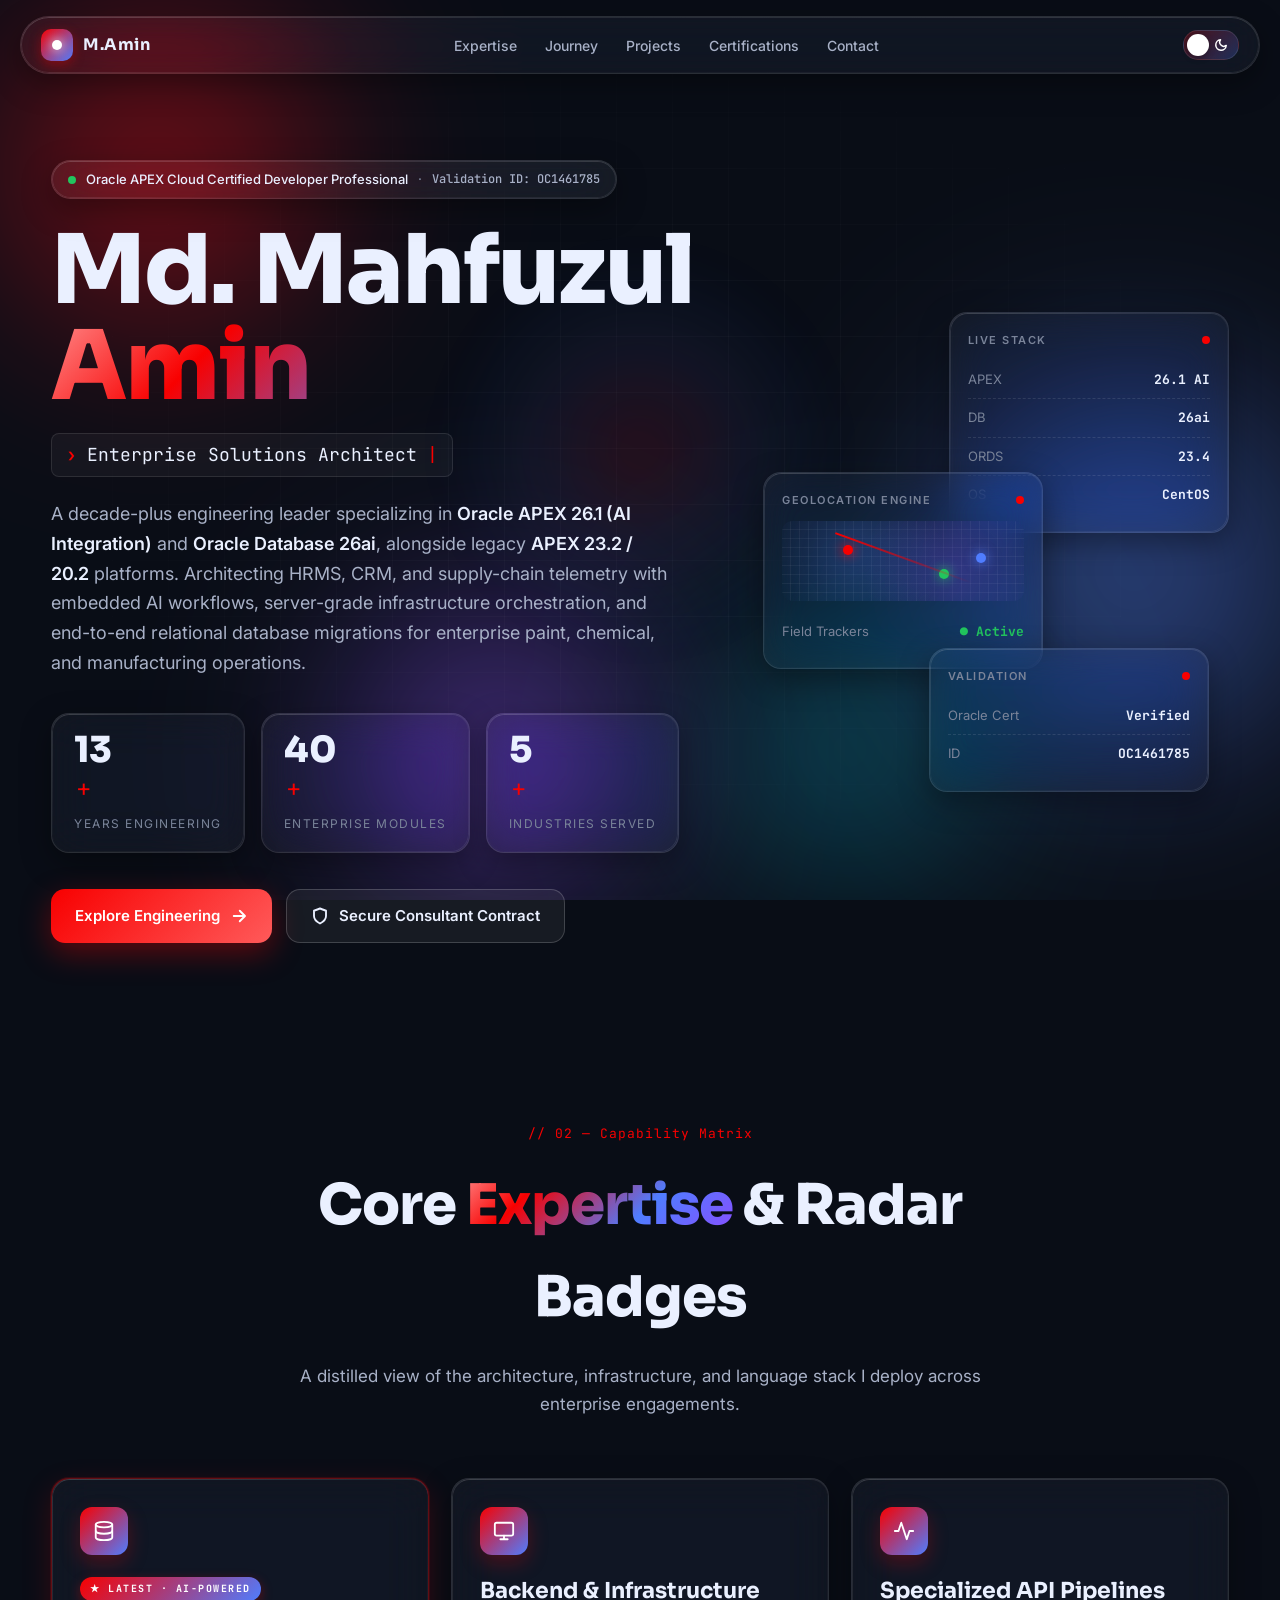
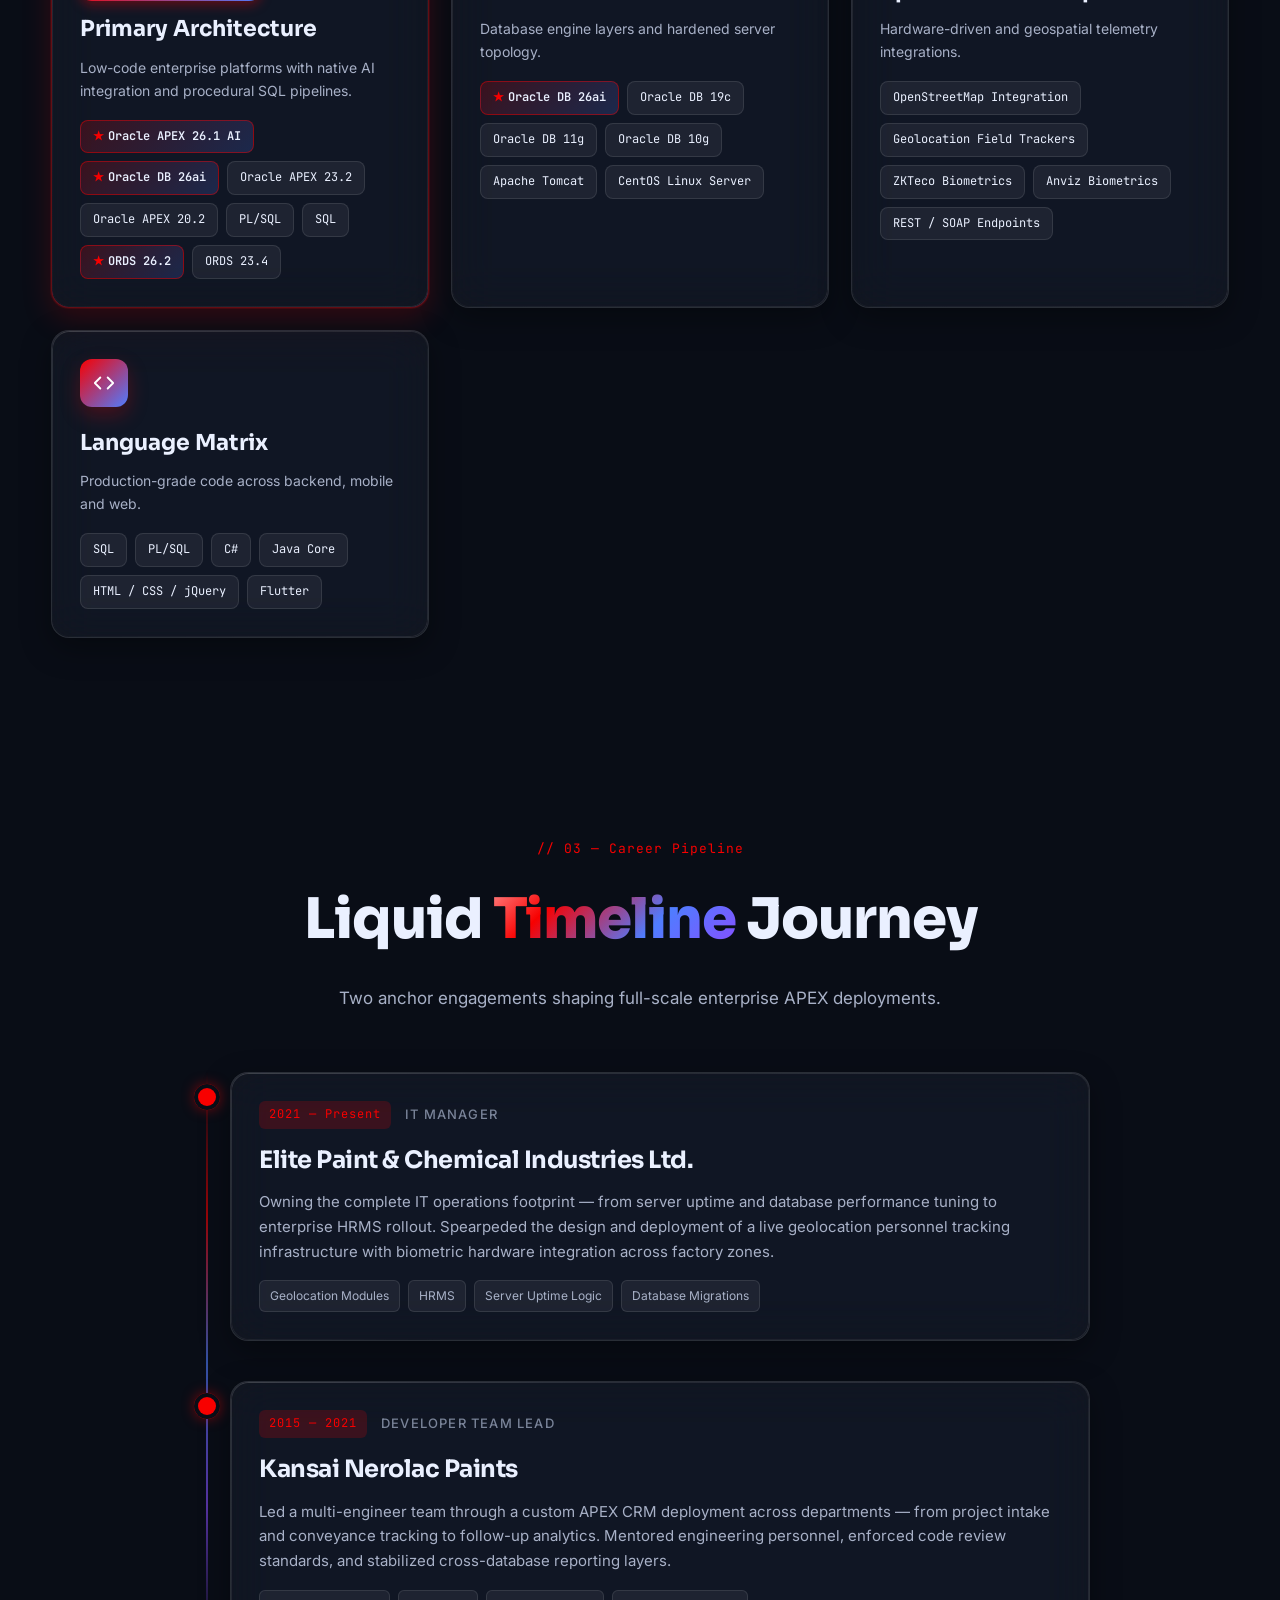
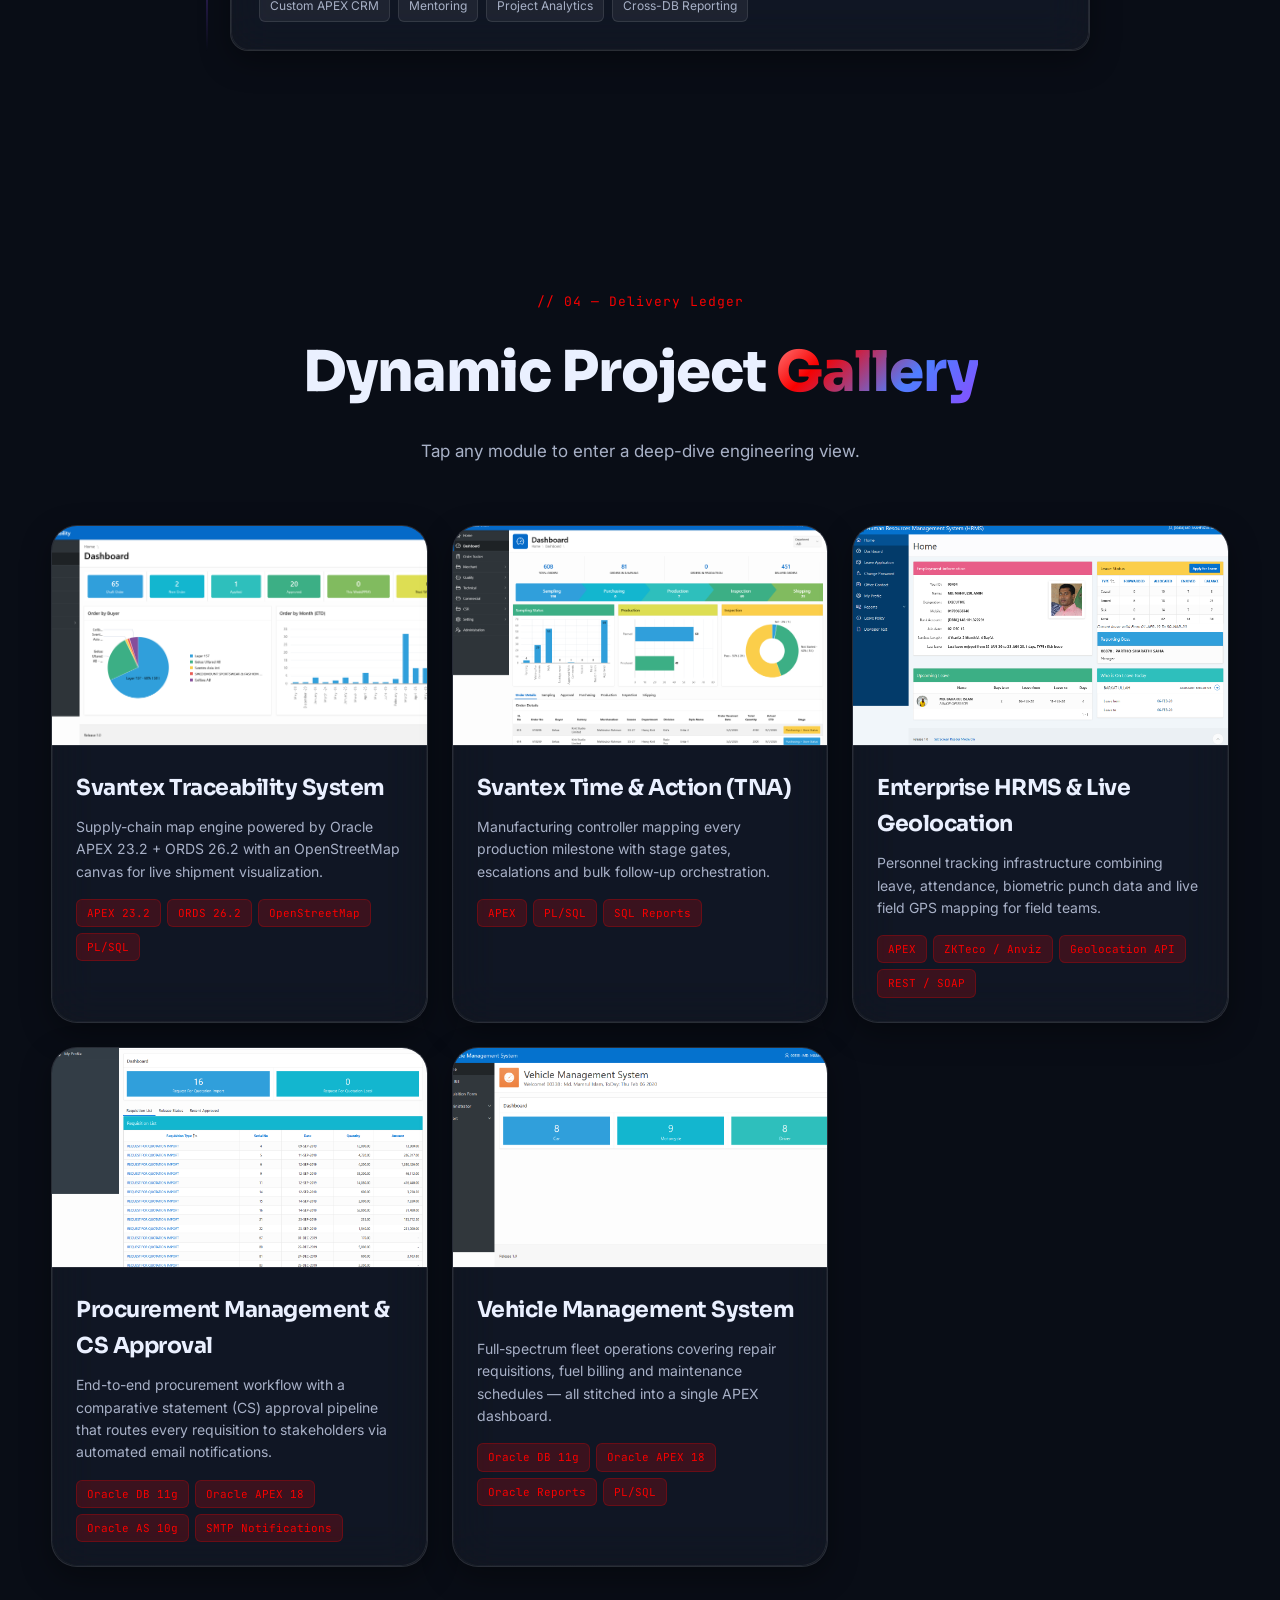
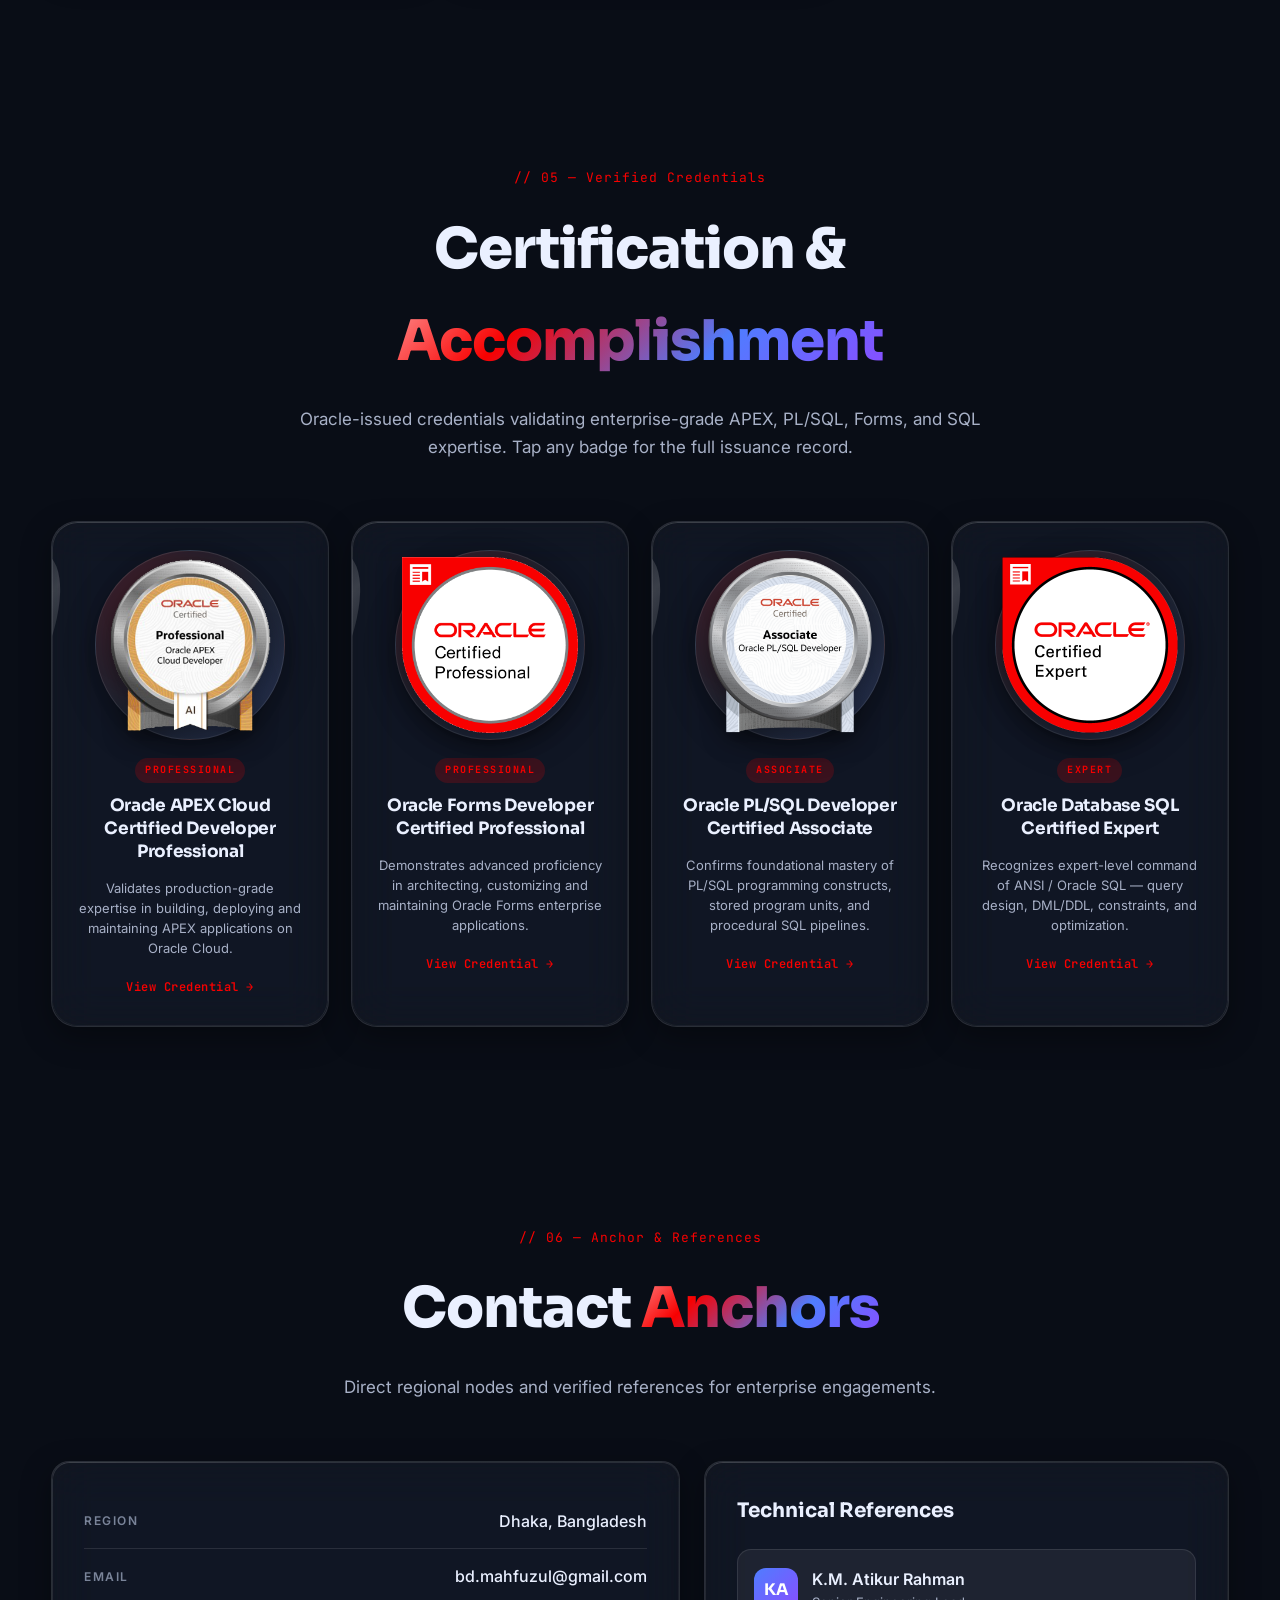
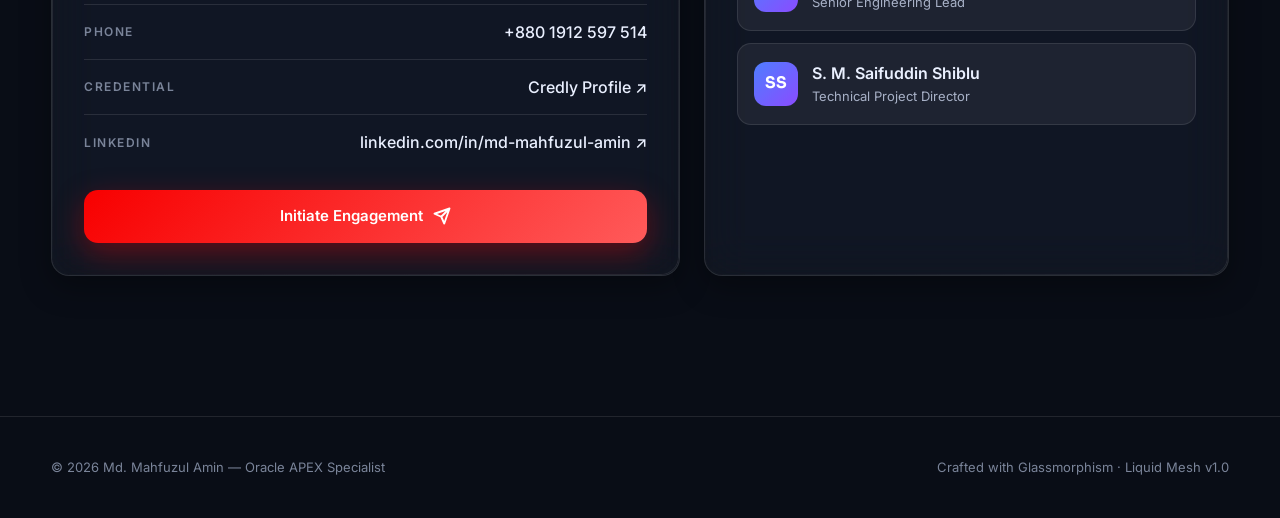
==== commit 4cb1a7bc: "Add Certification" ====
--- a/docs/index.html
+++ b/docs/index.html
@@ -36,6 +36,7 @@
       <li><a href="#expertise">Expertise</a></li>
       <li><a href="#journey">Journey</a></li>
       <li><a href="#projects">Projects</a></li>
+      <li><a href="#certifications">Certifications</a></li>
       <li><a href="#contact">Contact</a></li>
     </ul>
     <div class="nav-actions">
@@ -399,11 +400,76 @@
   </div>
 </section>
 
+<!-- CERTIFICATIONS -->
+<section class="section" id="certifications">
+  <div class="container">
+    <header class="section-head reveal">
+      <span class="eyebrow">// 05 — Verified Credentials</span>
+      <h2 class="section-title">Certification &amp; <span class="gradient-text">Accomplishment</span></h2>
+      <p class="section-sub">Oracle-issued credentials validating enterprise-grade APEX, PL/SQL, Forms, and SQL expertise. Tap any badge for the full issuance record.</p>
+    </header>
+
+    <div class="cert-grid" id="certGrid">
+      <article class="cert-card glass-panel reveal" data-cert="apex-cdocp">
+        <div class="cert-badge-wrap">
+          <img src="APEX24CDOCP.png" alt="Oracle APEX Cloud Certified Developer Professional" loading="lazy" />
+          <span class="cert-shine" aria-hidden="true"></span>
+        </div>
+        <div class="cert-body">
+          <span class="cert-tag">Professional</span>
+          <h3>Oracle APEX Cloud Certified Developer Professional</h3>
+          <p>Validates production-grade expertise in building, deploying and maintaining APEX applications on Oracle Cloud.</p>
+          <span class="cert-cta">View Credential →</span>
+        </div>
+      </article>
+
+      <article class="cert-card glass-panel reveal" data-cert="forms-ocp">
+        <div class="cert-badge-wrap">
+          <img src="Oracle-Certification-badge_OC-Professional.png" alt="Oracle Forms Developer Certified Professional" loading="lazy" />
+          <span class="cert-shine" aria-hidden="true"></span>
+        </div>
+        <div class="cert-body">
+          <span class="cert-tag">Professional</span>
+          <h3>Oracle Forms Developer Certified Professional</h3>
+          <p>Demonstrates advanced proficiency in architecting, customizing and maintaining Oracle Forms enterprise applications.</p>
+          <span class="cert-cta">View Credential →</span>
+        </div>
+      </article>
+
+      <article class="cert-card glass-panel reveal" data-cert="plsql-oca">
+        <div class="cert-badge-wrap">
+          <img src="Oracle_PL_SQL_Developer_Associate.png" alt="Oracle PL/SQL Developer Certified Associate" loading="lazy" />
+          <span class="cert-shine" aria-hidden="true"></span>
+        </div>
+        <div class="cert-body">
+          <span class="cert-tag">Associate</span>
+          <h3>Oracle PL/SQL Developer Certified Associate</h3>
+          <p>Confirms foundational mastery of PL/SQL programming constructs, stored program units, and procedural SQL pipelines.</p>
+          <span class="cert-cta">View Credential →</span>
+        </div>
+      </article>
+
+      <article class="cert-card glass-panel reveal" data-cert="sql-expert">
+        <div class="cert-badge-wrap">
+          <img src="Oracle-Certification-badge_OC-CertifiedExpert.png" alt="Oracle Database SQL Certified Expert" loading="lazy" />
+          <span class="cert-shine" aria-hidden="true"></span>
+        </div>
+        <div class="cert-body">
+          <span class="cert-tag">Expert</span>
+          <h3>Oracle Database SQL Certified Expert</h3>
+          <p>Recognizes expert-level command of ANSI / Oracle SQL — query design, DML/DDL, constraints, and optimization.</p>
+          <span class="cert-cta">View Credential →</span>
+        </div>
+      </article>
+    </div>
+  </div>
+</section>
+
 <!-- CONTACT -->
 <section class="section" id="contact">
   <div class="container">
     <header class="section-head reveal">
-      <span class="eyebrow">// 05 — Anchor &amp; References</span>
+      <span class="eyebrow">// 06 — Anchor &amp; References</span>
       <h2 class="section-title">Contact <span class="gradient-text">Anchors</span></h2>
       <p class="section-sub">Direct regional nodes and verified references for enterprise engagements.</p>
     </header>
--- a/docs/styles.css
+++ b/docs/styles.css
@@ -735,6 +735,147 @@
   color: var(--accent);
   border: 1px solid rgba(248,0,0,0.25);
 }
+
+/* ============ CERTIFICATIONS ============ */
+.cert-grid {
+  display: grid;
+  grid-template-columns: repeat(auto-fit, minmax(260px, 1fr));
+  gap: 22px;
+}
+.cert-card {
+  cursor: pointer;
+  display: flex;
+  flex-direction: column;
+  align-items: center;
+  text-align: center;
+  padding: 28px 24px;
+  border-radius: var(--radius-lg);
+  transition: transform var(--transition), box-shadow var(--transition), border-color var(--transition);
+  position: relative;
+}
+.cert-card:hover {
+  transform: translateY(-8px);
+  box-shadow: var(--shadow-2);
+  border-color: var(--accent);
+}
+.cert-badge-wrap {
+  position: relative;
+  width: 190px;
+  height: 190px;
+  margin-bottom: 18px;
+  border-radius: 50%;
+  display: grid;
+  place-items: center;
+  background:
+    radial-gradient(circle at 30% 30%, rgba(248,0,0,0.18), transparent 60%),
+    radial-gradient(circle at 70% 70%, rgba(79,125,255,0.18), transparent 60%),
+    var(--surface-2);
+  border: 1px solid var(--border);
+  overflow: visible;
+  box-shadow: 0 10px 30px rgba(0,0,0,0.35);
+  transition: transform var(--transition);
+}
+.cert-card:hover .cert-badge-wrap {
+  transform: scale(1.05) rotate(-2deg);
+}
+.cert-badge-wrap img {
+  width: 100%;
+  height: 100%;
+  object-fit: contain;
+  object-position: center center;
+  filter: drop-shadow(0 6px 12px rgba(0,0,0,0.45));
+  padding: 6px;
+}
+.cert-shine {
+  position: absolute;
+  top: 0; left: -75%;
+  width: 50%;
+  height: 100%;
+  background: linear-gradient(120deg, transparent, rgba(255,255,255,0.18), transparent);
+  transform: skewX(-20deg);
+  transition: left 800ms ease;
+  border-radius: 50%;
+  pointer-events: none;
+  overflow: hidden;
+}
+.cert-card:hover .cert-shine { left: 125%; }
+
+.cert-body { display: flex; flex-direction: column; align-items: center; gap: 8px; }
+.cert-tag {
+  font-family: 'JetBrains Mono', monospace;
+  font-size: 10px;
+  letter-spacing: 1.5px;
+  padding: 4px 10px;
+  border-radius: 999px;
+  background: var(--accent-soft);
+  color: var(--accent);
+  text-transform: uppercase;
+  font-weight: 700;
+}
+.cert-body h3 {
+  font-family: 'Sora', sans-serif;
+  font-size: 17px;
+  line-height: 1.35;
+  margin: 4px 0 6px;
+  letter-spacing: -0.3px;
+}
+.cert-body p {
+  color: var(--text-dim);
+  font-size: 13px;
+  margin: 0 0 12px;
+  line-height: 1.55;
+}
+.cert-cta {
+  font-family: 'JetBrains Mono', monospace;
+  font-size: 12px;
+  color: var(--accent);
+  letter-spacing: 0.5px;
+  font-weight: 600;
+  transition: color var(--transition);
+}
+.cert-card:hover .cert-cta { color: var(--text); }
+
+/* Cert modal extras */
+.cert-modal-hero {
+  display: flex;
+  align-items: center;
+  gap: 22px;
+  margin-bottom: 18px;
+  padding-bottom: 18px;
+  border-bottom: 1px solid var(--border);
+}
+.cert-modal-hero img {
+  width: 120px;
+  height: 120px;
+  object-fit: contain;
+  border-radius: 50%;
+  background: var(--surface-2);
+  padding: 8px;
+  border: 1px solid var(--border);
+  flex-shrink: 0;
+}
+.cert-modal-meta h2 { margin: 0 0 6px; }
+.cert-modal-meta .cert-tag { margin-bottom: 4px; }
+.cert-visit-btn {
+  display: inline-flex;
+  align-items: center;
+  gap: 10px;
+  margin-top: 18px;
+  padding: 12px 22px;
+  border-radius: 12px;
+  background: linear-gradient(135deg, var(--accent), #ff5a5a);
+  color: #fff !important;
+  font-weight: 600;
+  font-size: 14px;
+  box-shadow: 0 10px 30px rgba(248,0,0,0.35);
+  transition: transform var(--transition), box-shadow var(--transition);
+}
+.cert-visit-btn:hover {
+  transform: translateY(-2px);
+  box-shadow: 0 16px 40px rgba(248,0,0,0.45);
+  color: #fff !important;
+}
+.cert-visit-btn svg { flex-shrink: 0; }
 
 /* ============ CONTACT ============ */
 .contact-grid {
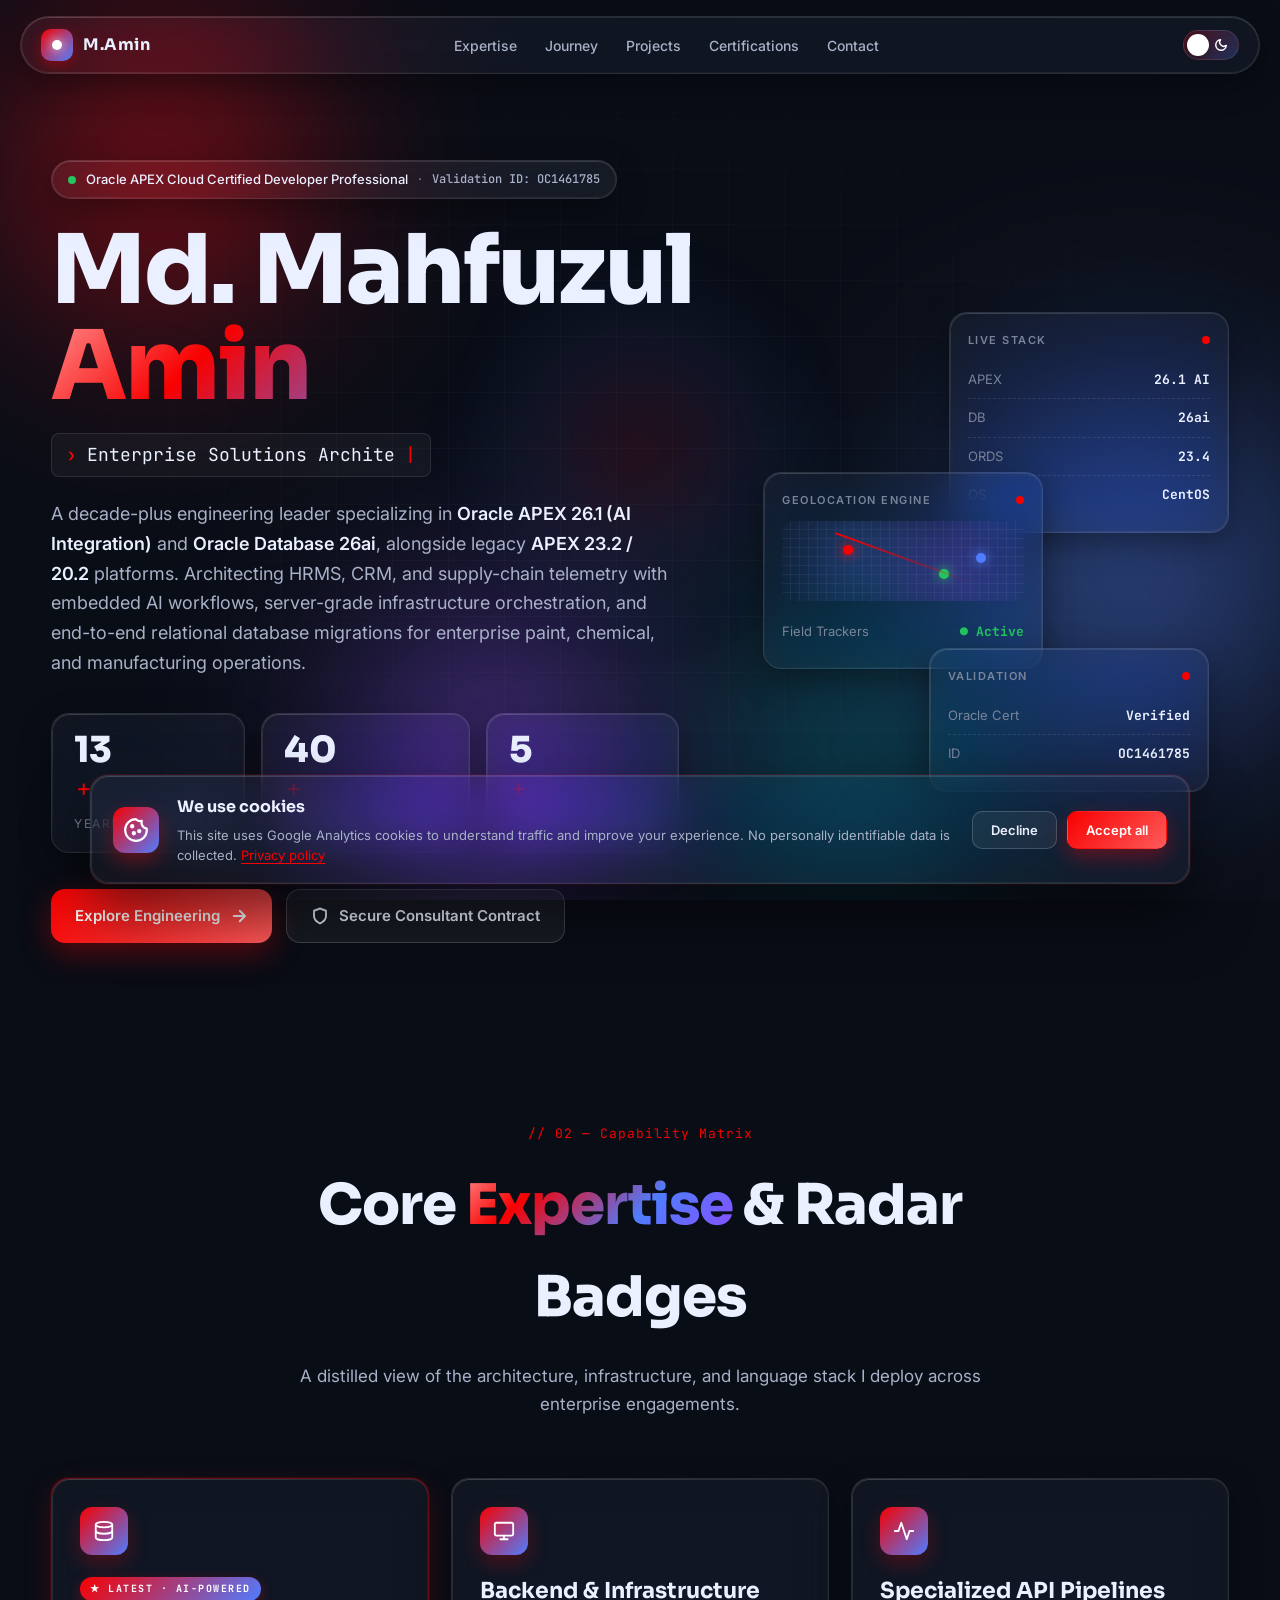
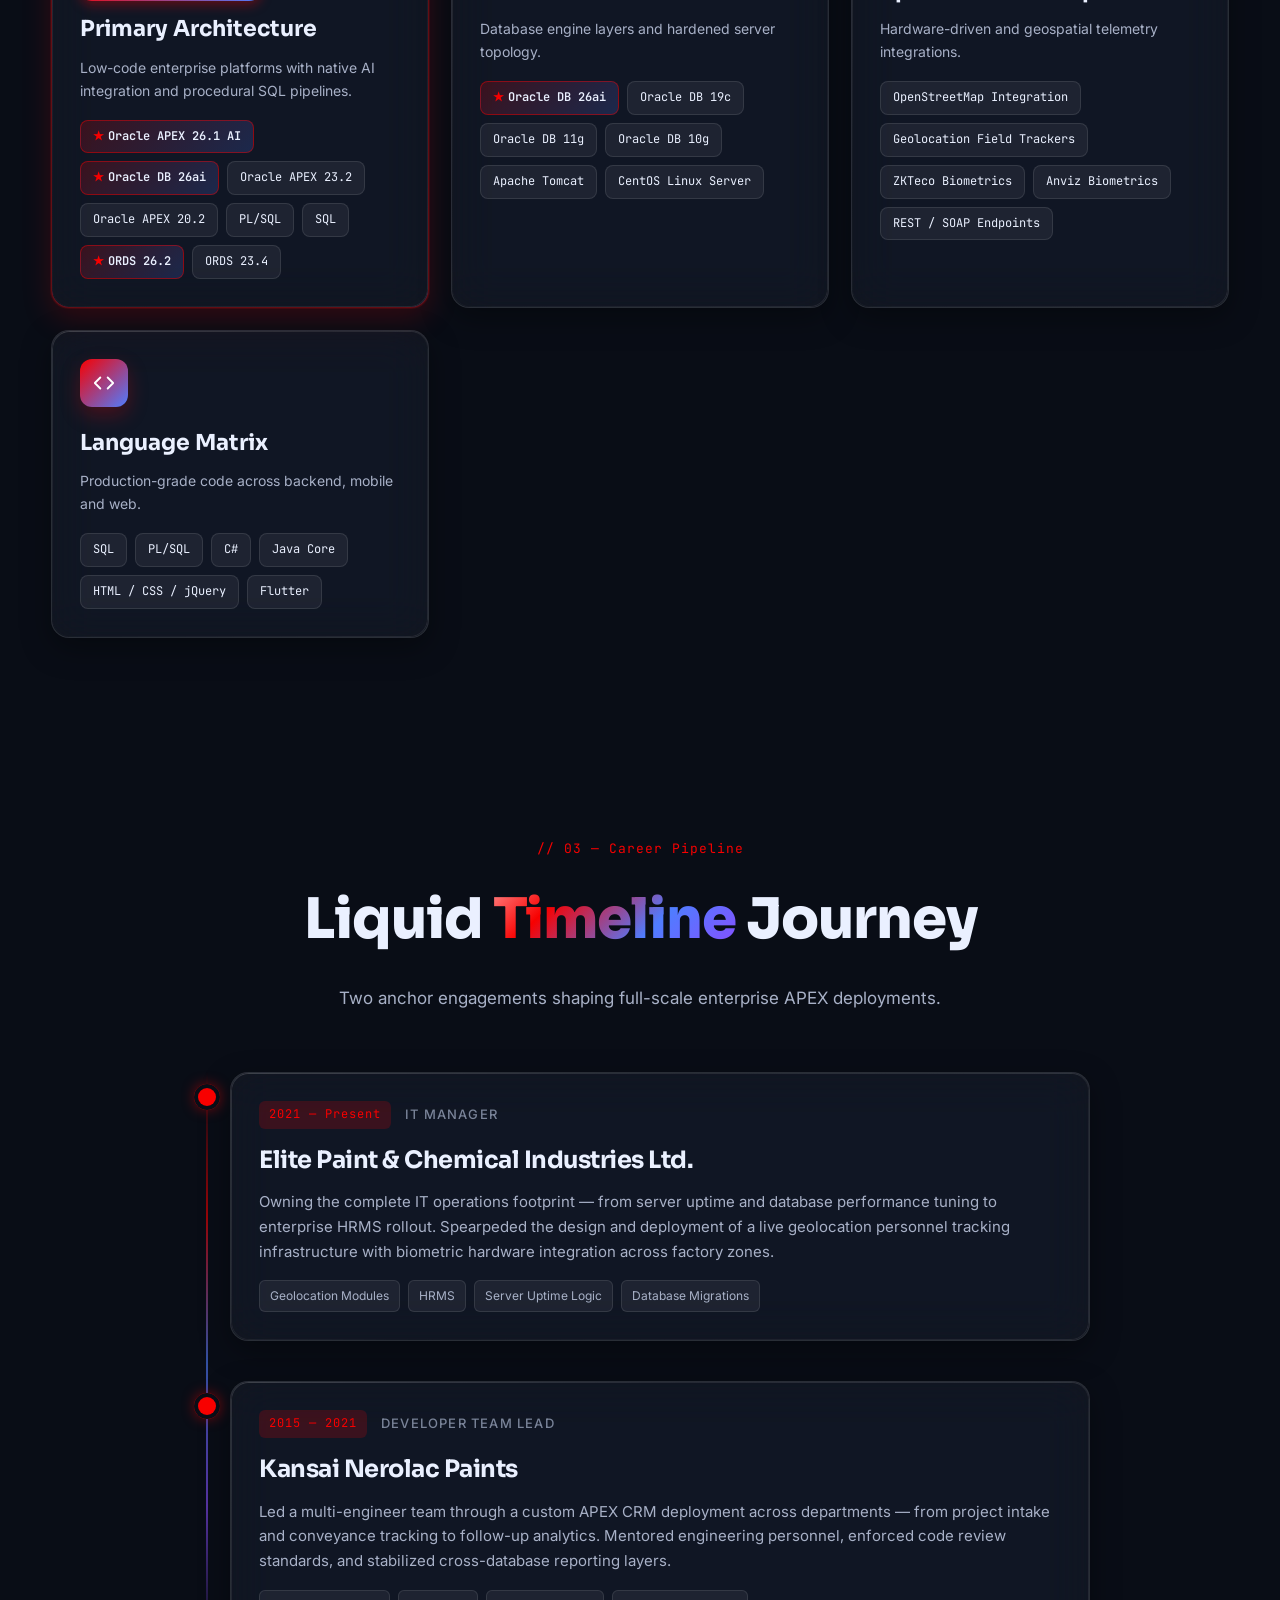
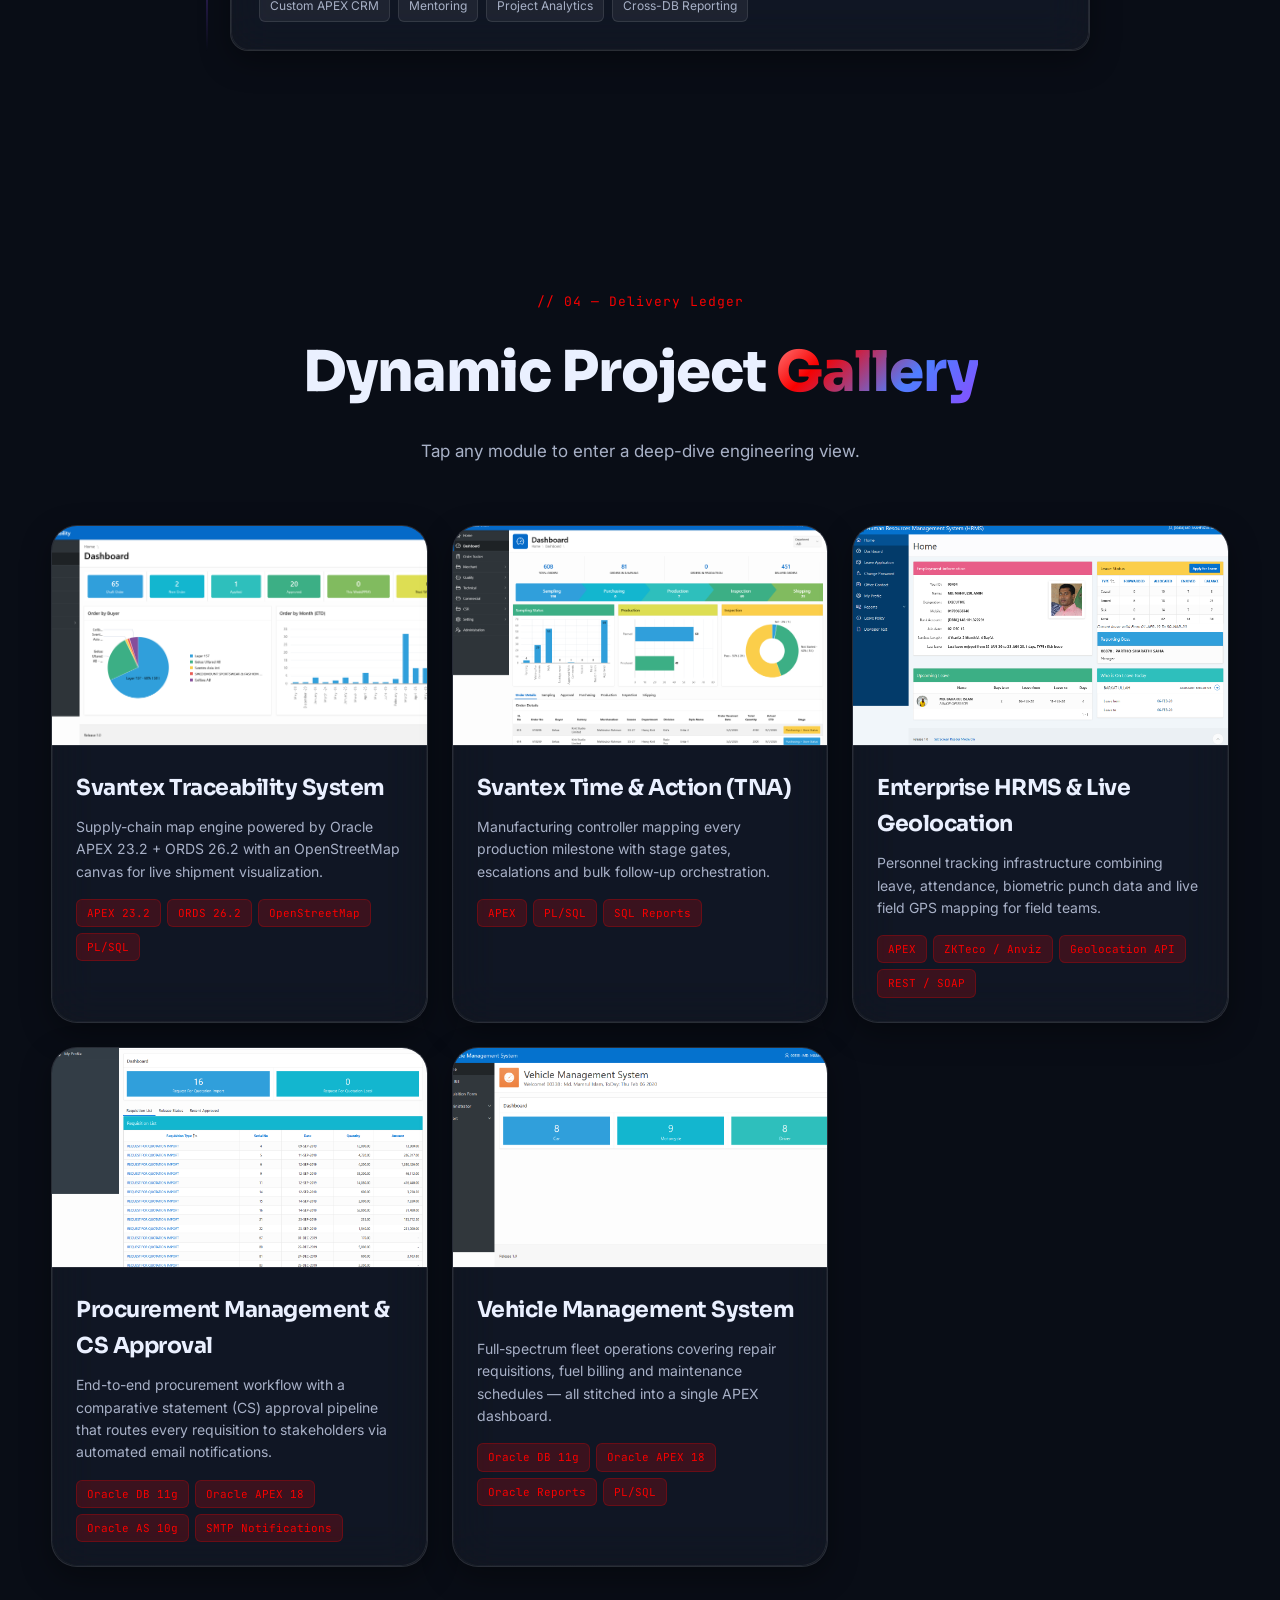
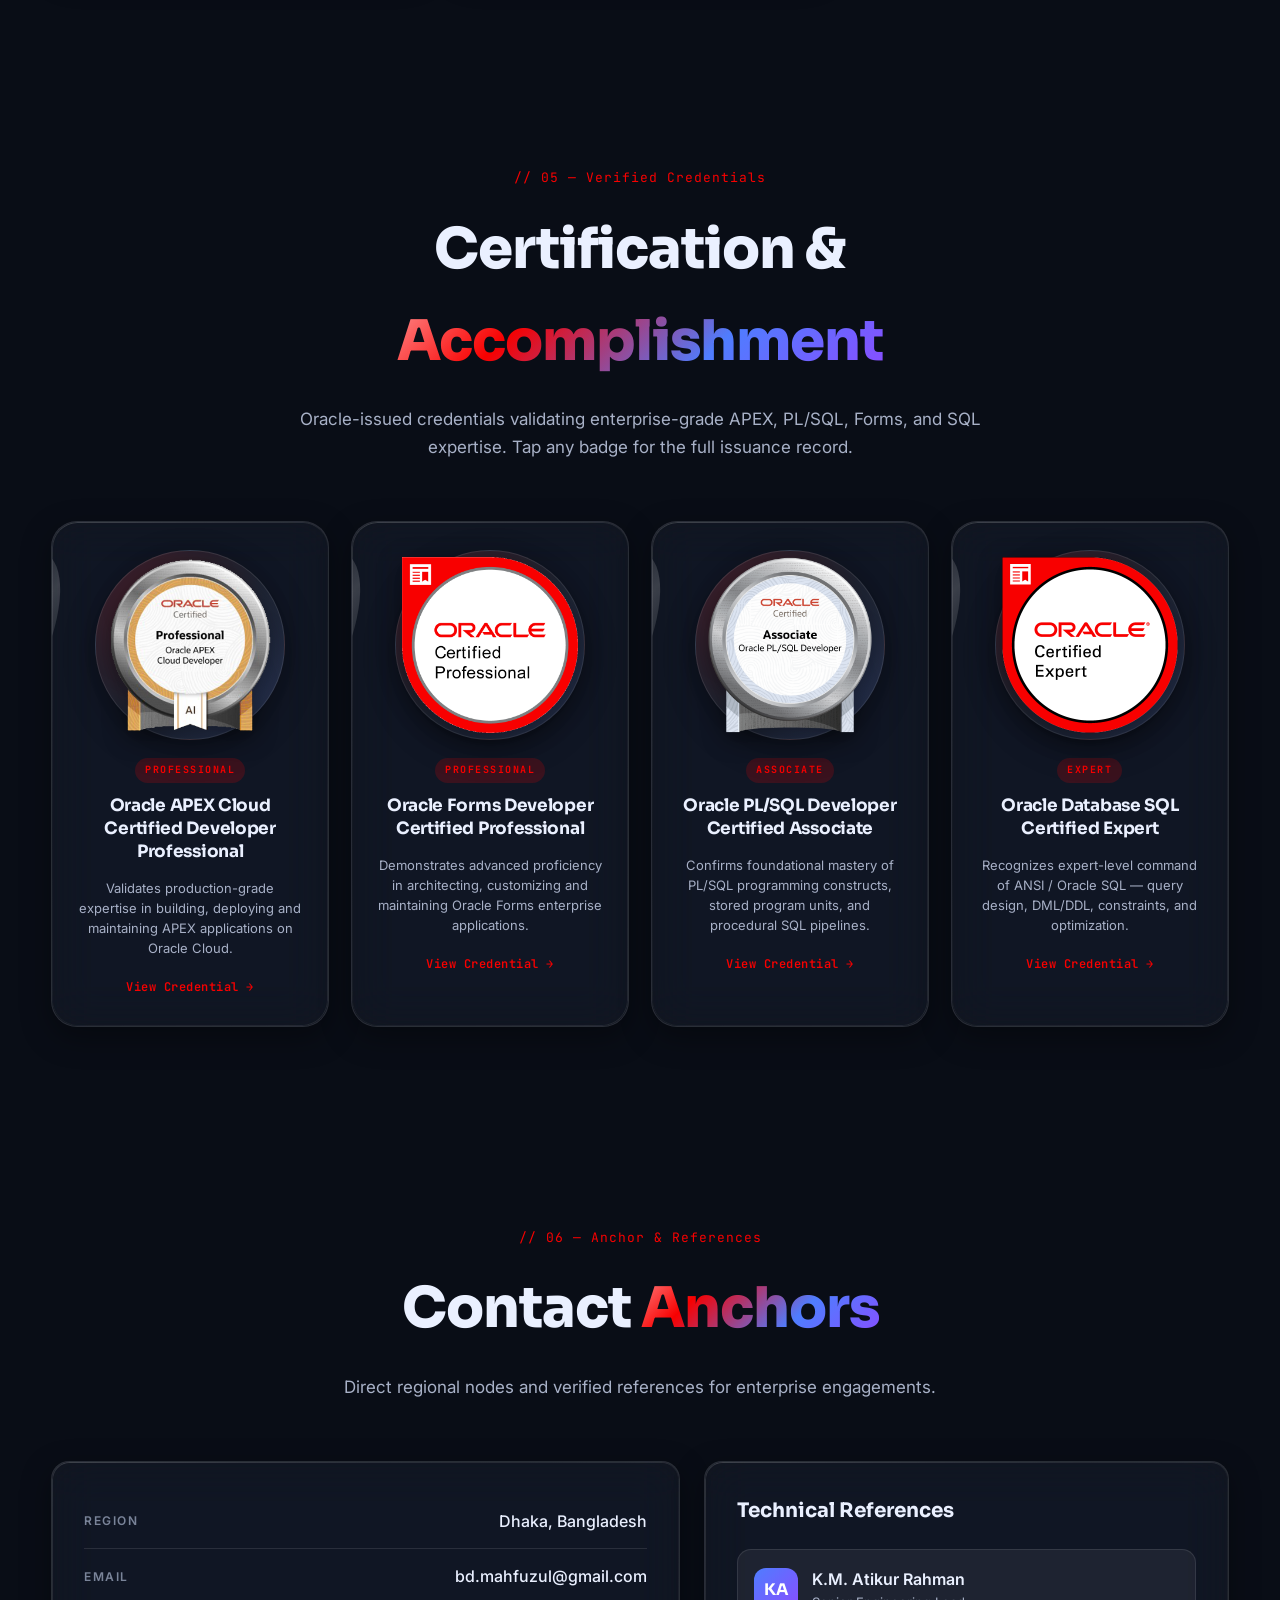
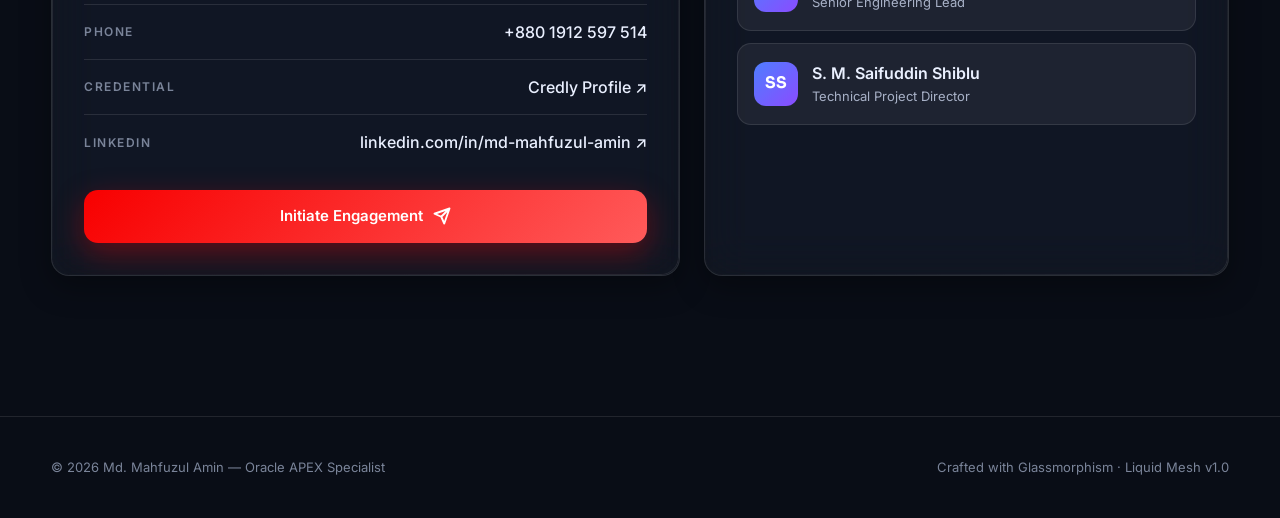
==== commit 8cfd1f43: "Add Google Tag" ====
--- a/docs/index.html
+++ b/docs/index.html
@@ -6,6 +6,17 @@
 <meta name="description" content="Md. Mahfuzul Amin — Enterprise Oracle APEX Specialist & IT Manager. 13+ years of full-stack engineering, server architectures, and relational database migrations." />
 <meta name="theme-color" content="#090d16" />
 <title>Md. Mahfuzul Amin — Oracle APEX Specialist & IT Manager</title>
+
+<!-- Google tag (gtag.js) -->
+<script async src="https://www.googletagmanager.com/gtag/js?id=G-W89D3Q102G"></script>
+<script>
+  window.dataLayer = window.dataLayer || [];
+  function gtag(){dataLayer.push(arguments);}
+  gtag('js', new Date());
+
+  gtag('config', 'G-W89D3Q102G');
+</script>
+
 <link rel="preconnect" href="https://fonts.googleapis.com">
 <link rel="preconnect" href="https://fonts.gstatic.com" crossorigin>
 <link href="https://fonts.googleapis.com/css2?family=Inter:wght@300;400;500;600;700;800;900&family=Sora:wght@400;600;700;800&family=JetBrains+Mono:wght@400;600&display=swap" rel="stylesheet">
@@ -525,6 +536,23 @@
 
 </main>
 
+<!-- COOKIE CONSENT BANNER -->
+<div class="cookie-banner" id="cookieBanner" role="dialog" aria-live="polite" aria-label="Cookie consent">
+  <div class="cookie-inner glass-panel">
+    <div class="cookie-icon" aria-hidden="true">
+      <svg width="26" height="26" viewBox="0 0 24 24" fill="none" stroke="currentColor" stroke-width="2" stroke-linecap="round" stroke-linejoin="round"><path d="M12 2a10 10 0 1 0 10 10c0-.46-.04-.92-.1-1.36a5.39 5.39 0 0 1-4.54-7.1A5.39 5.39 0 0 1 12 2z"/><circle cx="8.5" cy="8.5" r="1"/><circle cx="15" cy="13" r="1"/><circle cx="10" cy="15" r="1"/></svg>
+    </div>
+    <div class="cookie-content">
+      <h4 class="cookie-title">We use cookies</h4>
+      <p class="cookie-text">This site uses Google Analytics cookies to understand traffic and improve your experience. No personally identifiable data is collected. <a href="#" class="cookie-policy">Privacy policy</a></p>
+    </div>
+    <div class="cookie-actions">
+      <button class="cookie-btn cookie-btn-secondary" id="cookieDecline" type="button">Decline</button>
+      <button class="cookie-btn cookie-btn-primary" id="cookieAccept" type="button">Accept all</button>
+    </div>
+  </div>
+</div>
+
 <!-- Footer -->
 <footer class="footer">
   <div class="container footer-inner">
--- a/docs/styles.css
+++ b/docs/styles.css
@@ -1032,6 +1032,113 @@
 .modal-list { padding-left: 20px; margin: 0 0 16px; color: var(--text-dim); }
 .modal-list li { margin-bottom: 6px; font-size: 14px; }
 .modal-stack { display: flex; flex-wrap: wrap; gap: 8px; margin-top: 18px; }
+
+/* ============ COOKIE CONSENT BANNER ============ */
+.cookie-banner {
+  position: fixed;
+  left: 16px; right: 16px; bottom: 16px;
+  z-index: 200;
+  display: none;
+  pointer-events: none;
+  animation: cookieSlideUp 500ms cubic-bezier(.2,.8,.2,1);
+}
+.cookie-banner.show { display: block; }
+.cookie-banner.show .cookie-inner { pointer-events: auto; }
+
+@keyframes cookieSlideUp {
+  from { transform: translateY(120%); opacity: 0; }
+  to { transform: translateY(0); opacity: 1; }
+}
+
+.cookie-inner {
+  display: flex;
+  align-items: center;
+  gap: 18px;
+  padding: 18px 22px;
+  border-radius: 18px;
+  max-width: 1100px;
+  margin: 0 auto;
+  background: var(--surface);
+  box-shadow:
+    inset 0 1px 0 rgba(255,255,255,0.08),
+    0 30px 60px rgba(0,0,0,0.55),
+    0 0 0 1px rgba(248,0,0,0.18);
+  position: relative;
+}
+.cookie-icon {
+  width: 46px; height: 46px;
+  flex-shrink: 0;
+  border-radius: 12px;
+  display: grid; place-items: center;
+  background: linear-gradient(135deg, var(--accent), var(--accent-2));
+  color: #fff;
+  box-shadow: 0 8px 20px rgba(248,0,0,0.35);
+}
+.cookie-content { flex: 1; min-width: 0; }
+.cookie-title {
+  font-family: 'Sora', sans-serif;
+  font-size: 16px;
+  font-weight: 700;
+  margin: 0 0 4px;
+  color: var(--text);
+}
+.cookie-text {
+  font-size: 13px;
+  line-height: 1.55;
+  color: var(--text-dim);
+  margin: 0;
+}
+.cookie-policy {
+  color: var(--accent);
+  text-decoration: underline;
+  text-underline-offset: 3px;
+}
+.cookie-policy:hover { color: var(--text); }
+
+.cookie-actions {
+  display: flex;
+  gap: 10px;
+  flex-shrink: 0;
+}
+.cookie-btn {
+  padding: 10px 18px;
+  border-radius: 10px;
+  font-size: 13px;
+  font-weight: 600;
+  font-family: inherit;
+  cursor: pointer;
+  transition: transform var(--transition), background var(--transition), box-shadow var(--transition);
+  border: 1px solid transparent;
+}
+.cookie-btn-primary {
+  background: linear-gradient(135deg, var(--accent), #ff5a5a);
+  color: #fff;
+  box-shadow: 0 8px 20px rgba(248,0,0,0.35);
+}
+.cookie-btn-primary:hover {
+  transform: translateY(-2px);
+  box-shadow: 0 12px 28px rgba(248,0,0,0.45);
+}
+.cookie-btn-secondary {
+  background: var(--surface-2);
+  color: var(--text);
+  border-color: var(--border-strong);
+}
+.cookie-btn-secondary:hover {
+  background: var(--surface);
+  transform: translateY(-2px);
+}
+
+@media (max-width: 720px) {
+  .cookie-inner {
+    flex-direction: column;
+    align-items: flex-start;
+    gap: 14px;
+    padding: 16px;
+  }
+  .cookie-actions { width: 100%; }
+  .cookie-btn { flex: 1; text-align: center; }
+}
 
 /* ============ REVEAL ANIMATIONS ============ */
 .reveal {
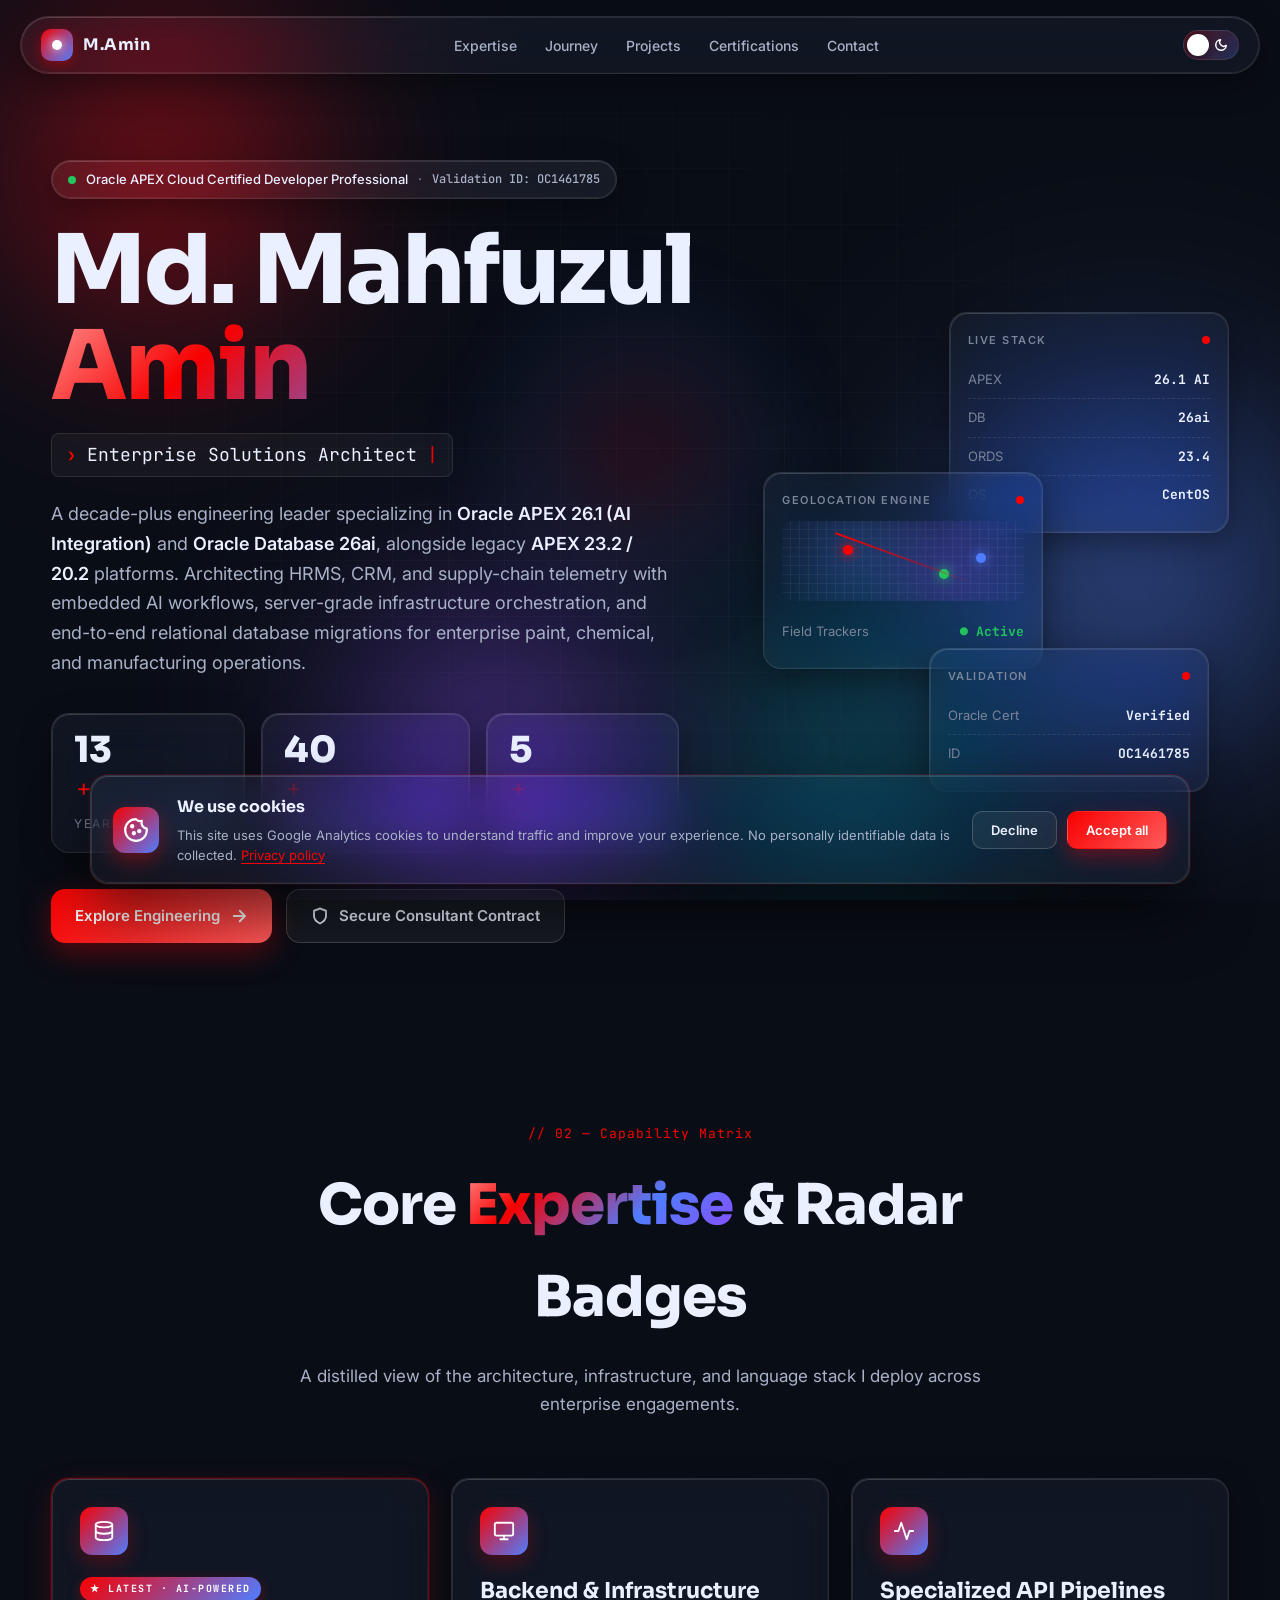
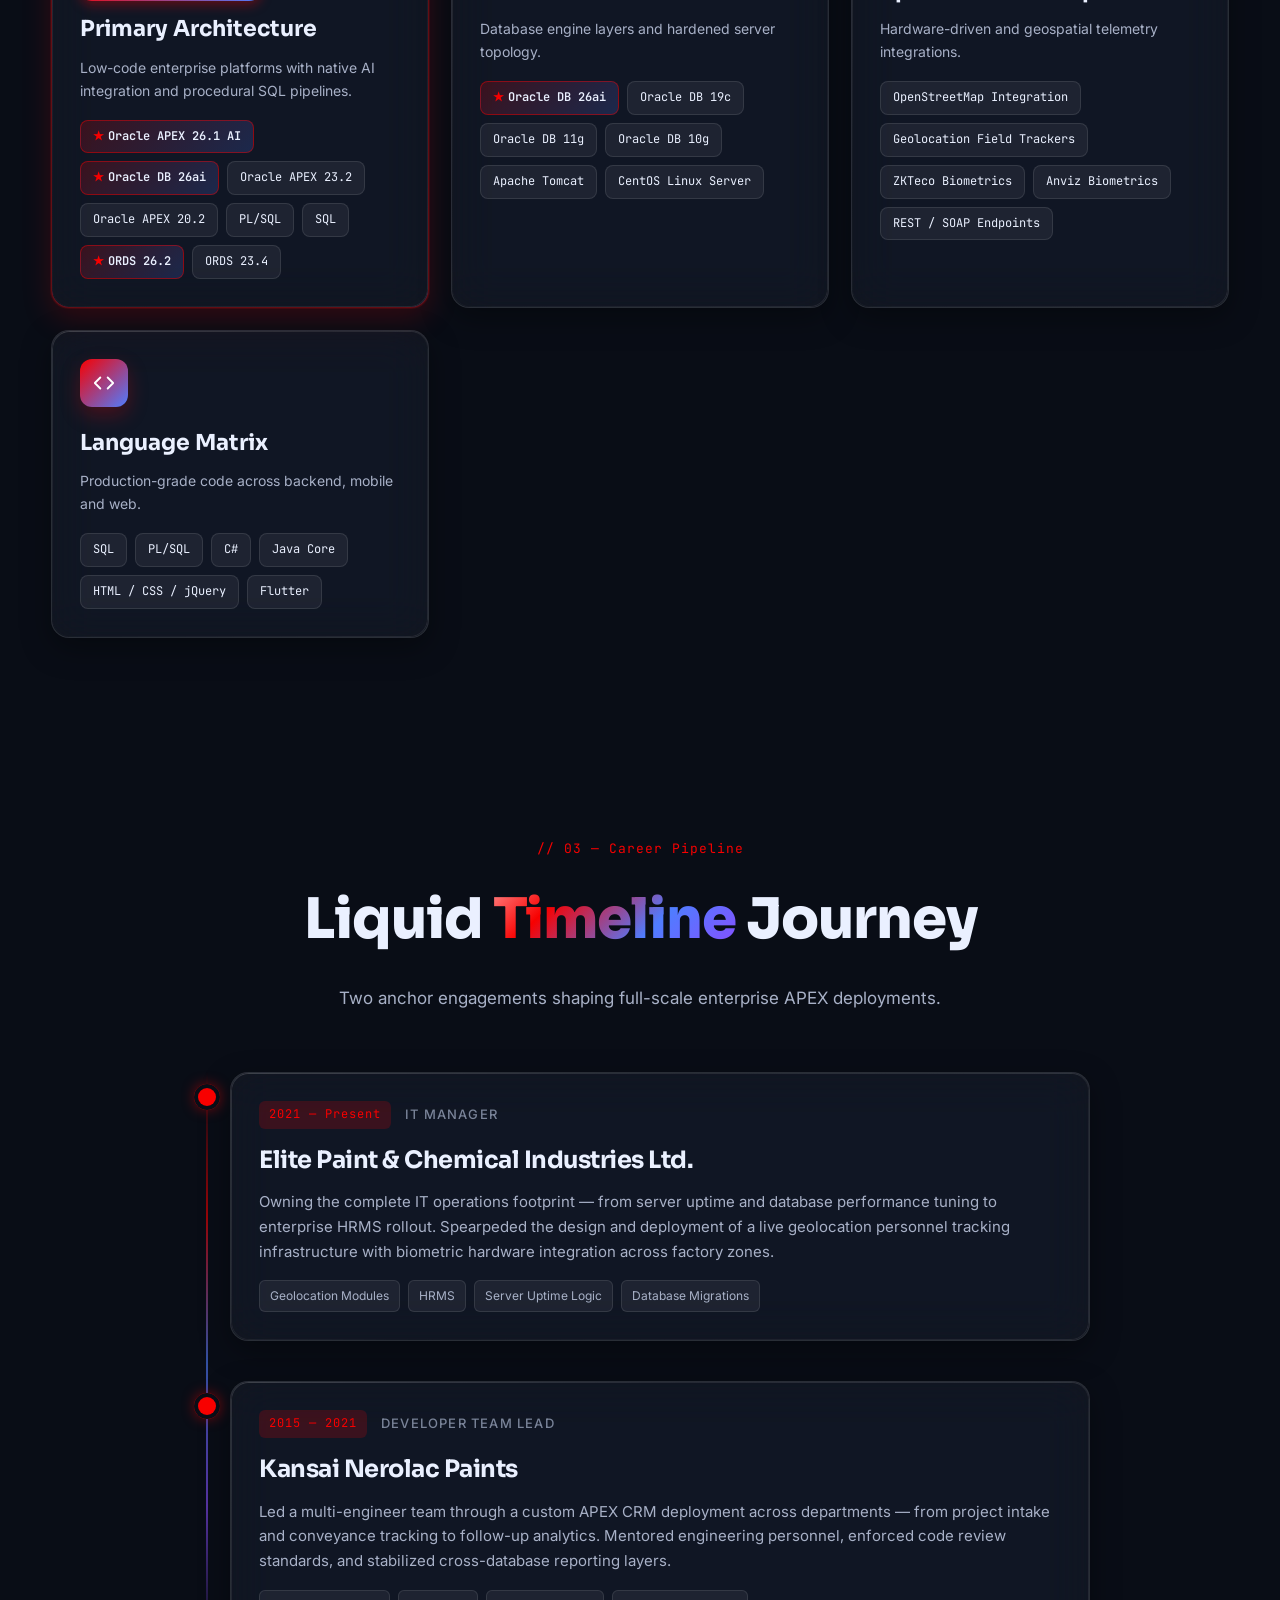
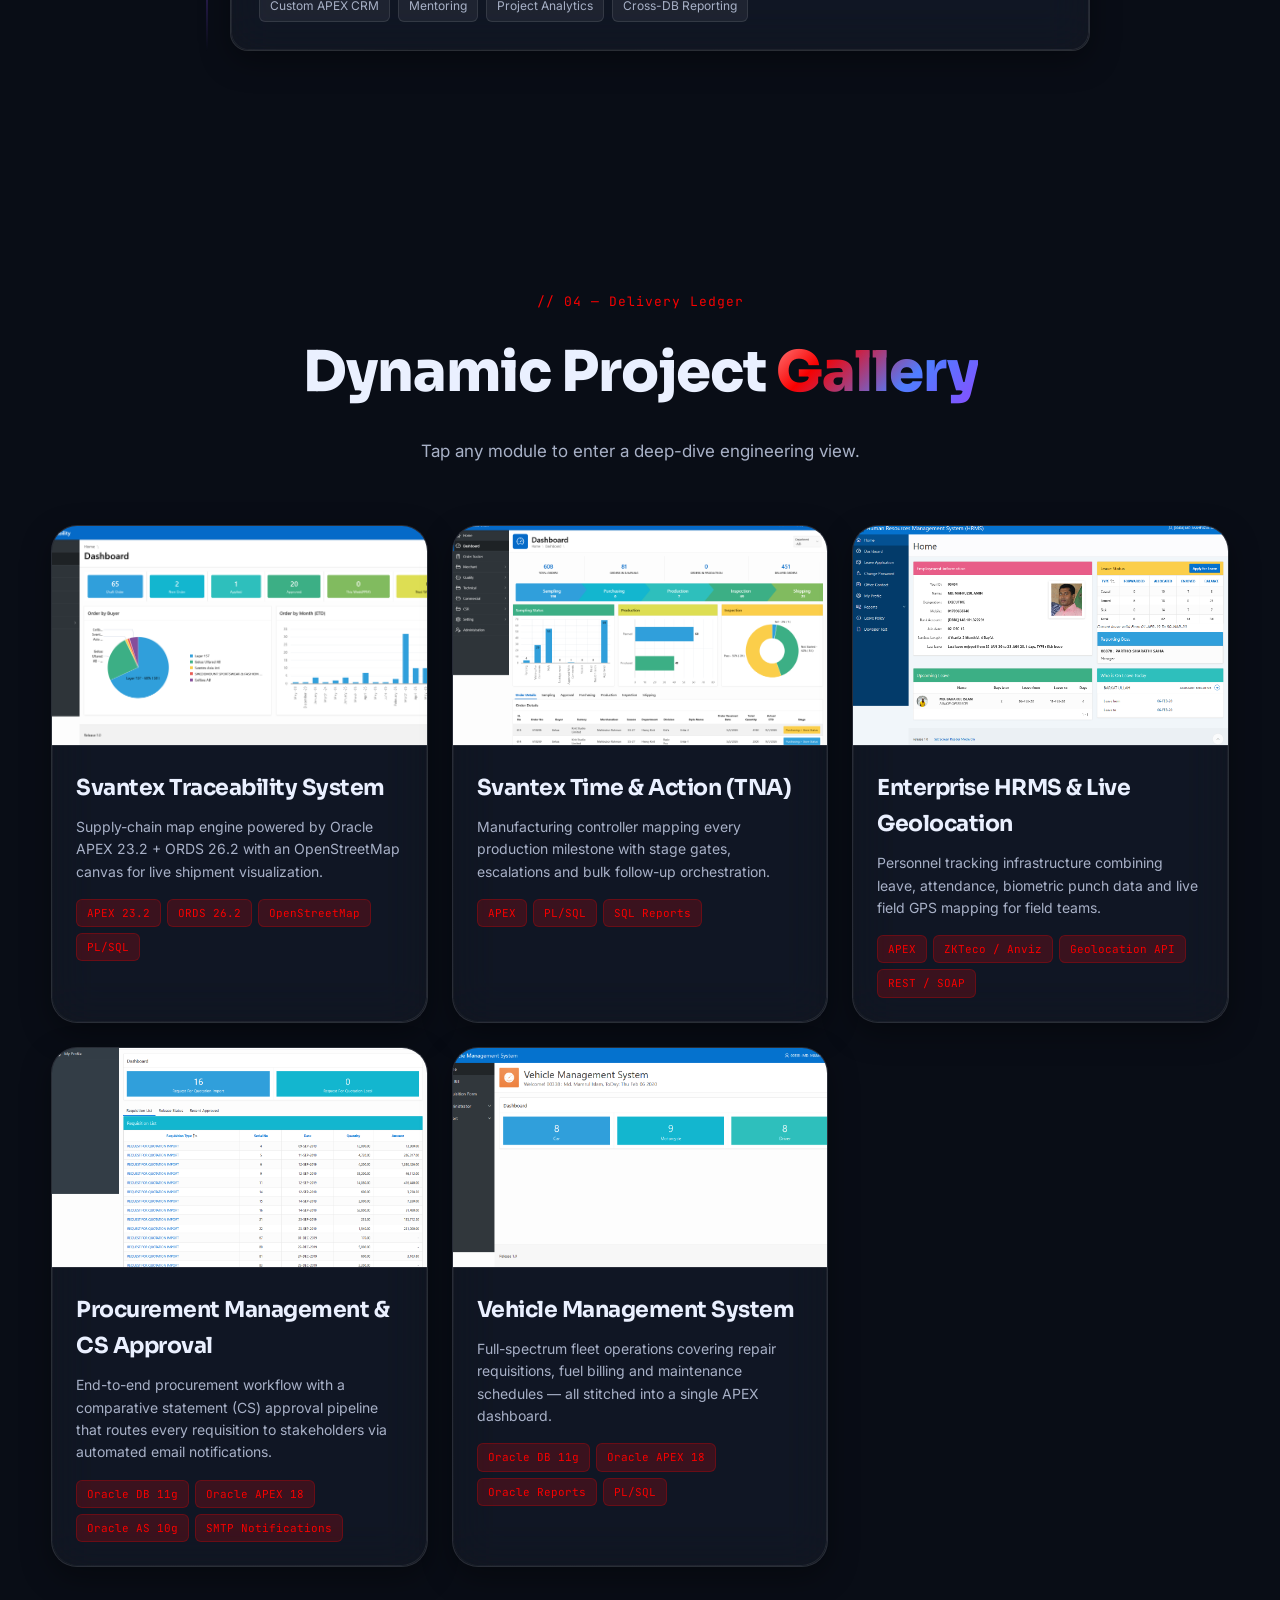
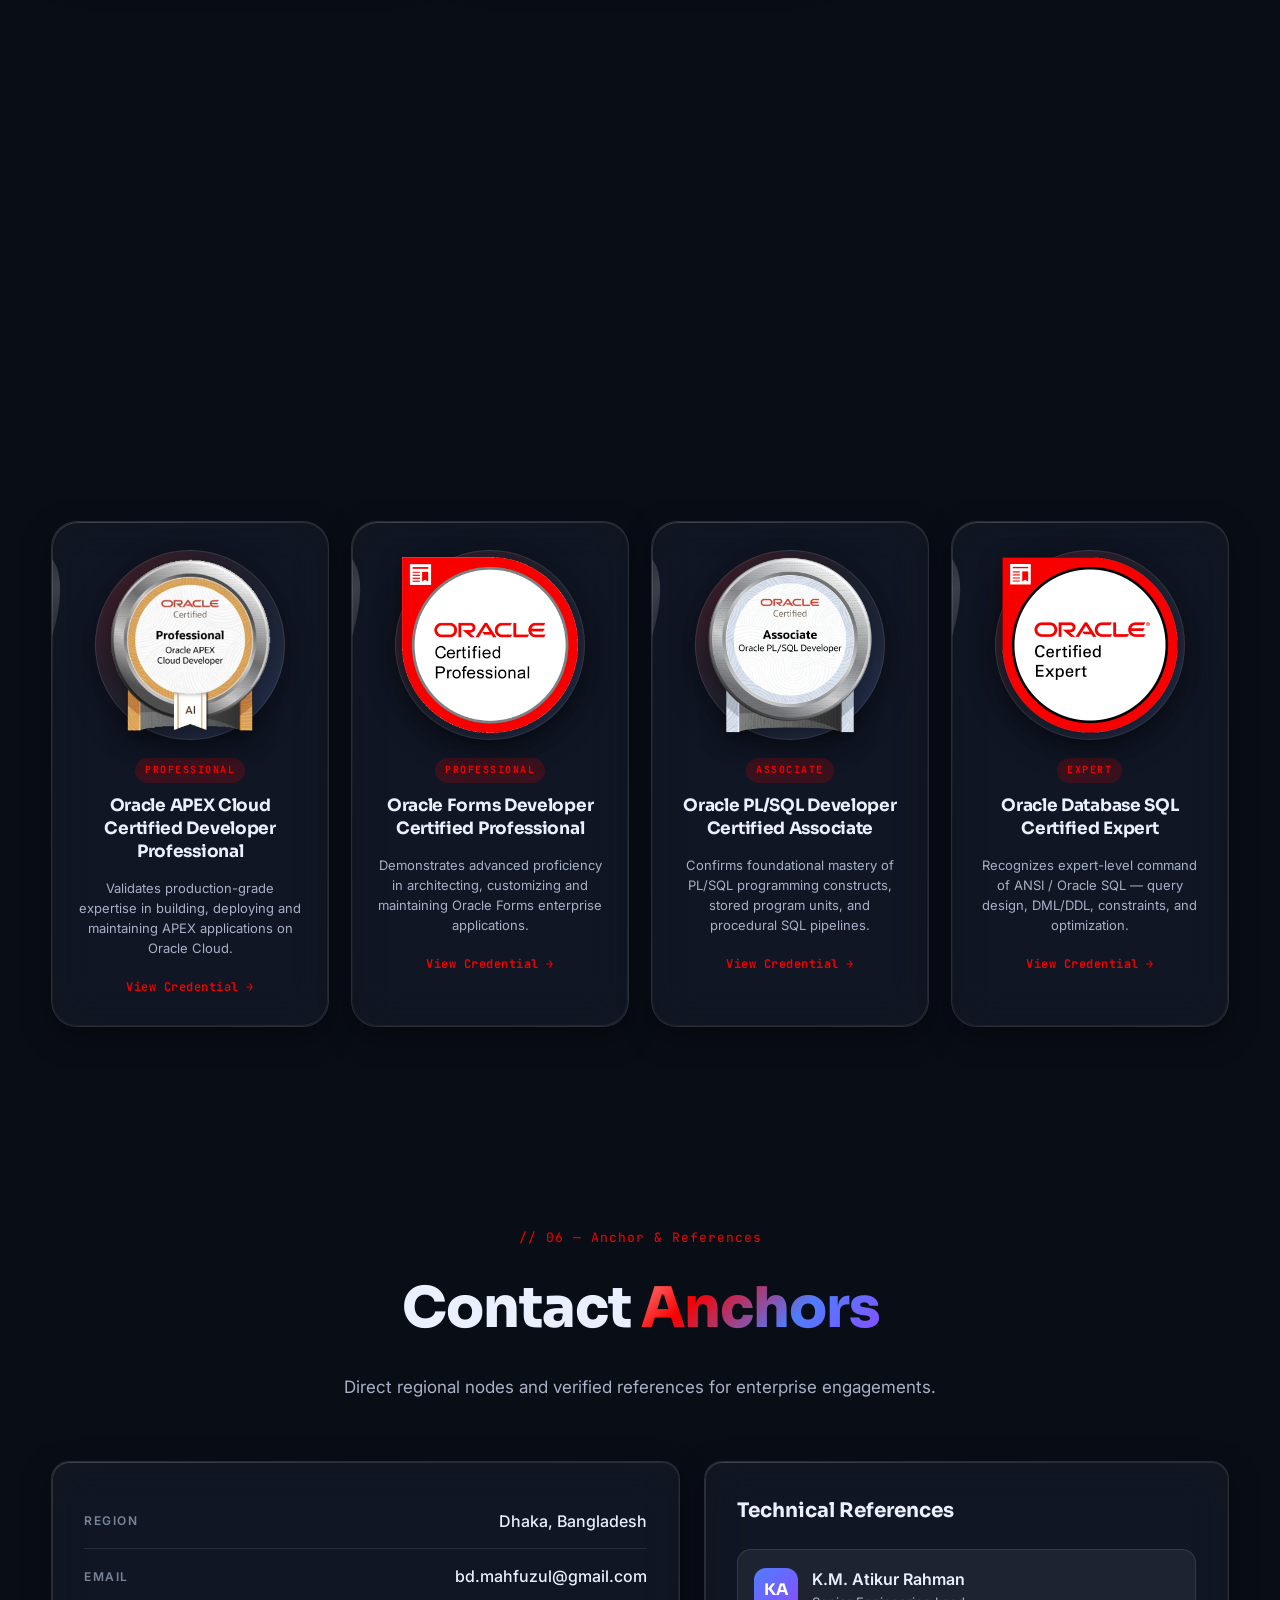
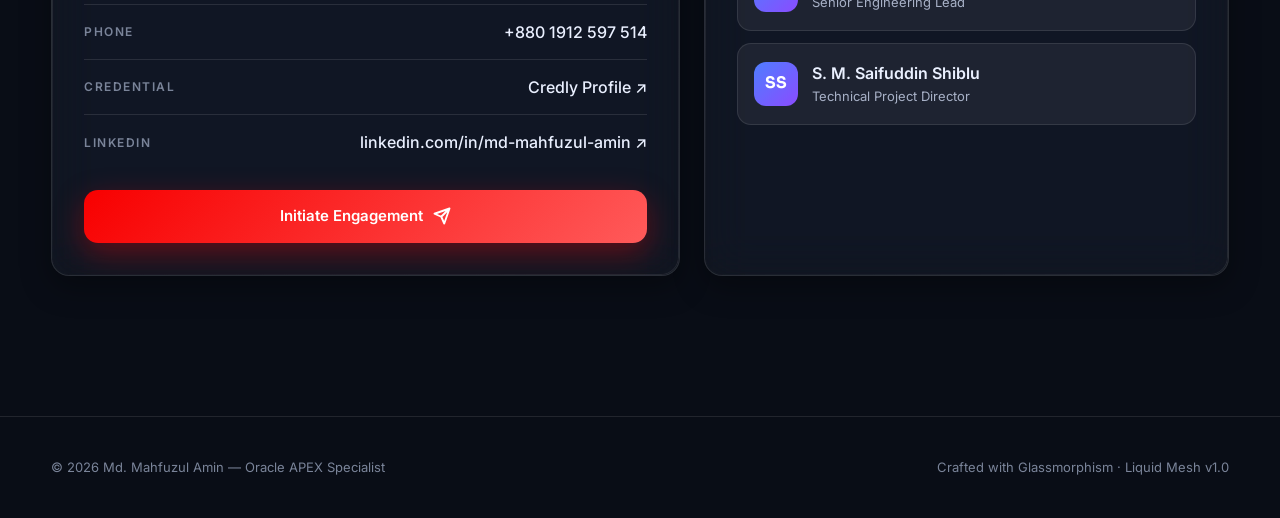
==== commit 5d95088c: "add go to top button" ====
--- a/docs/index.html
+++ b/docs/index.html
@@ -536,6 +536,12 @@
 
 </main>
 
+<!-- GO TO TOP -->
+<button class="go-top" id="goTop" type="button" aria-label="Go to top" title="Back to top">
+  <svg width="20" height="20" viewBox="0 0 24 24" fill="none" stroke="currentColor" stroke-width="2.5" stroke-linecap="round" stroke-linejoin="round"><path d="M12 19V5"/><polyline points="5 12 12 5 19 12"/></svg>
+  <span class="go-top-pulse" aria-hidden="true"></span>
+</button>
+
 <!-- COOKIE CONSENT BANNER -->
 <div class="cookie-banner" id="cookieBanner" role="dialog" aria-live="polite" aria-label="Cookie consent">
   <div class="cookie-inner glass-panel">
--- a/docs/styles.css
+++ b/docs/styles.css
@@ -1032,6 +1032,56 @@
 .modal-list { padding-left: 20px; margin: 0 0 16px; color: var(--text-dim); }
 .modal-list li { margin-bottom: 6px; font-size: 14px; }
 .modal-stack { display: flex; flex-wrap: wrap; gap: 8px; margin-top: 18px; }
+
+/* ============ GO TO TOP ============ */
+.go-top {
+  position: fixed;
+  right: 22px; bottom: 22px;
+  z-index: 90;
+  width: 48px; height: 48px;
+  border-radius: 14px;
+  background: linear-gradient(135deg, var(--accent), #ff5a5a);
+  color: #fff;
+  display: grid; place-items: center;
+  box-shadow: 0 12px 30px rgba(248,0,0,0.45);
+  opacity: 0;
+  transform: translateY(20px) scale(0.85);
+  pointer-events: none;
+  transition: opacity var(--transition), transform var(--transition), box-shadow var(--transition);
+  overflow: visible;
+}
+.go-top.show {
+  opacity: 1;
+  transform: translateY(0) scale(1);
+  pointer-events: auto;
+}
+.go-top:hover {
+  transform: translateY(-4px) scale(1.05);
+  box-shadow: 0 18px 40px rgba(248,0,0,0.55);
+  color: #fff;
+}
+.go-top:active { transform: translateY(-1px) scale(0.98); }
+.go-top svg { position: relative; z-index: 2; }
+.go-top-pulse {
+  position: absolute;
+  inset: -4px;
+  border-radius: 18px;
+  border: 2px solid var(--accent);
+  opacity: 0;
+  pointer-events: none;
+}
+.go-top.show .go-top-pulse {
+  animation: goTopPulse 2.4s ease-out infinite;
+}
+@keyframes goTopPulse {
+  0% { transform: scale(0.9); opacity: 0.7; }
+  100% { transform: scale(1.45); opacity: 0; }
+}
+
+@media (max-width: 720px) {
+  .go-top { right: 14px; bottom: 14px; width: 44px; height: 44px; }
+  .go-top.show ~ .cookie-banner { bottom: 78px; }
+}
 
 /* ============ COOKIE CONSENT BANNER ============ */
 .cookie-banner {
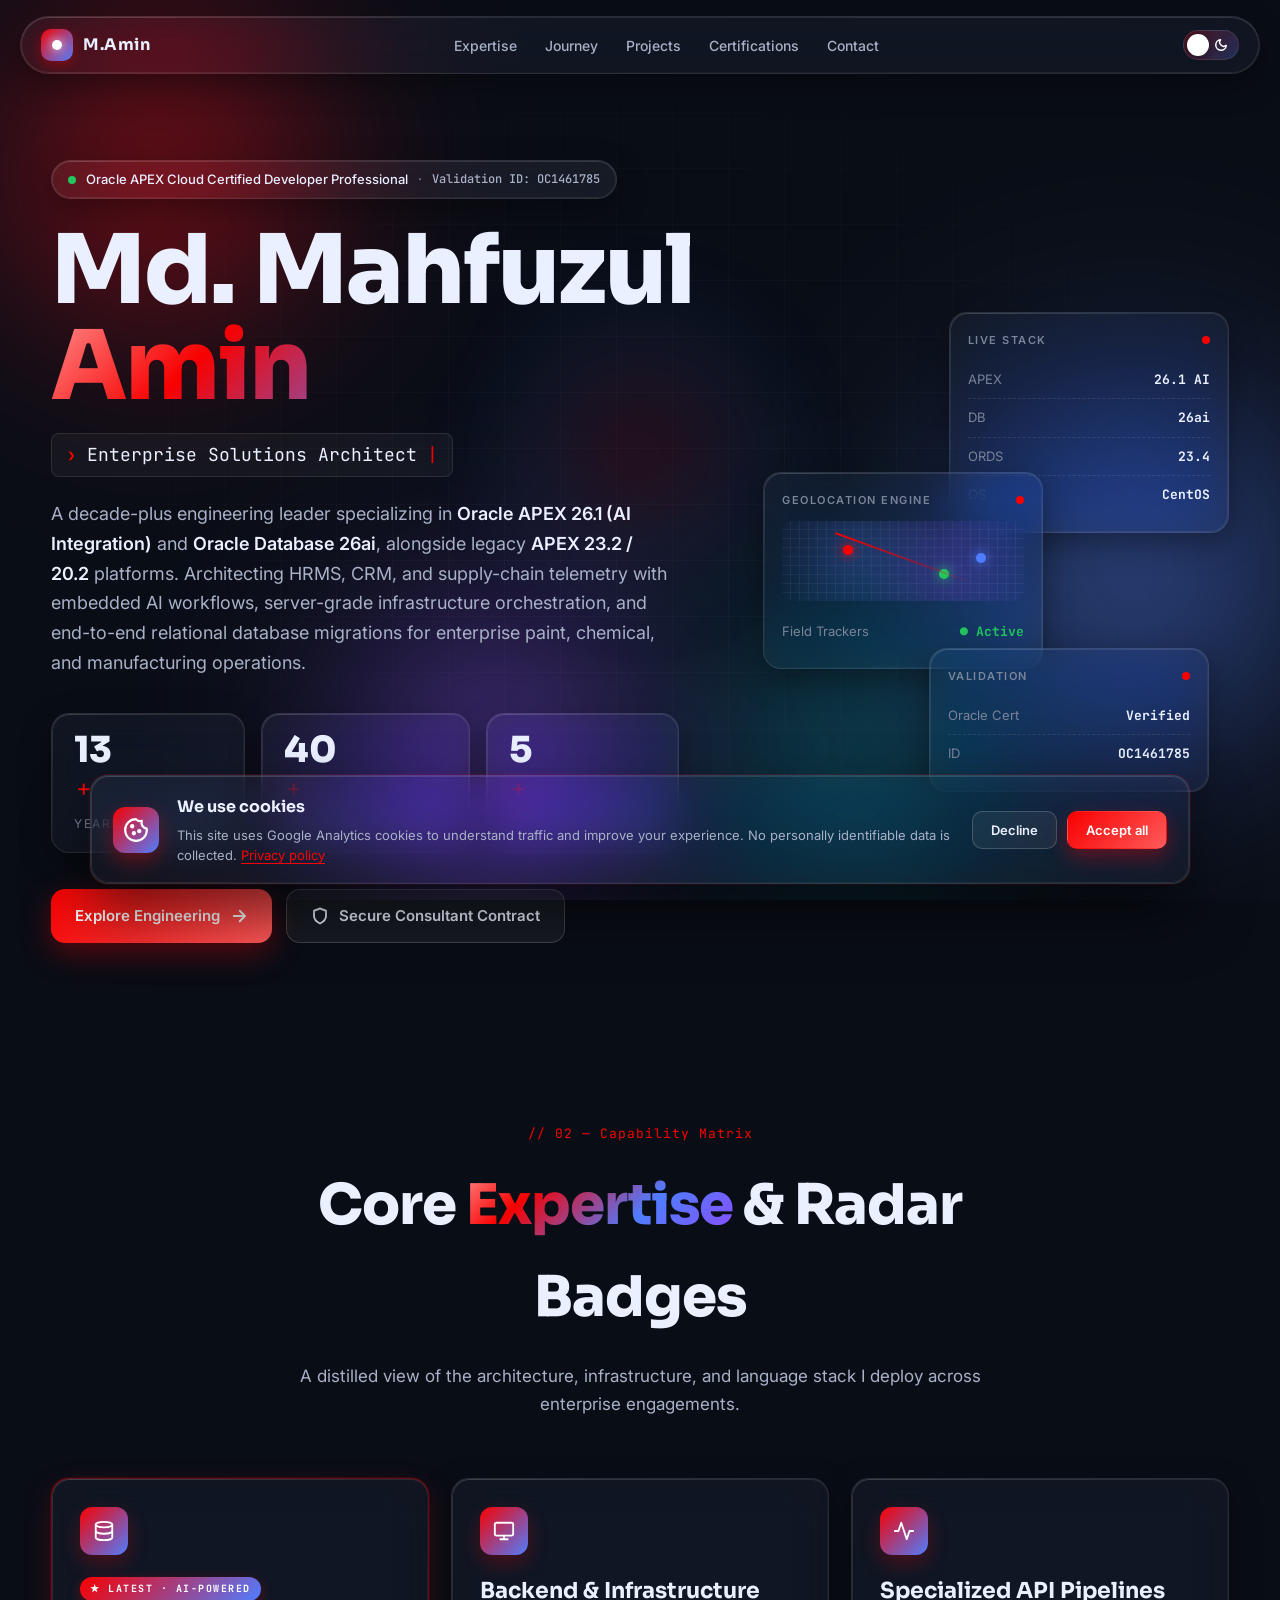
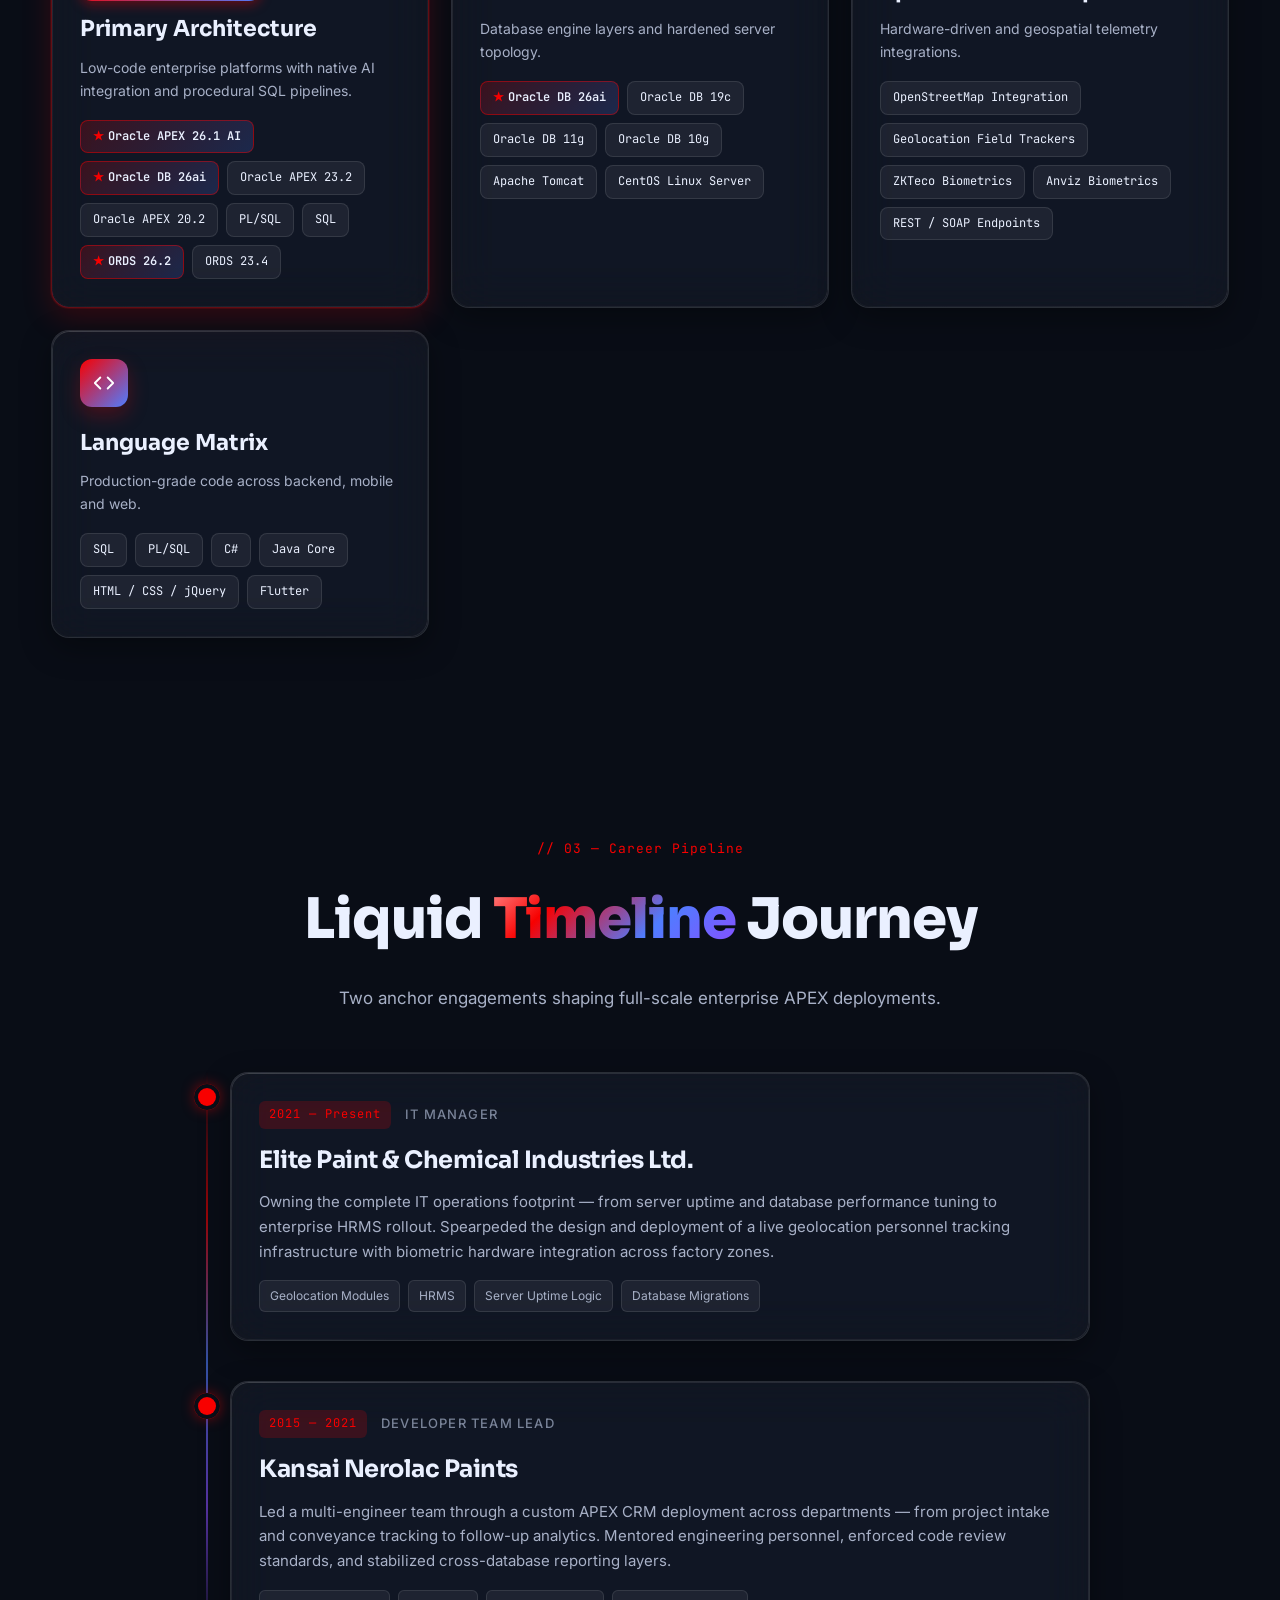
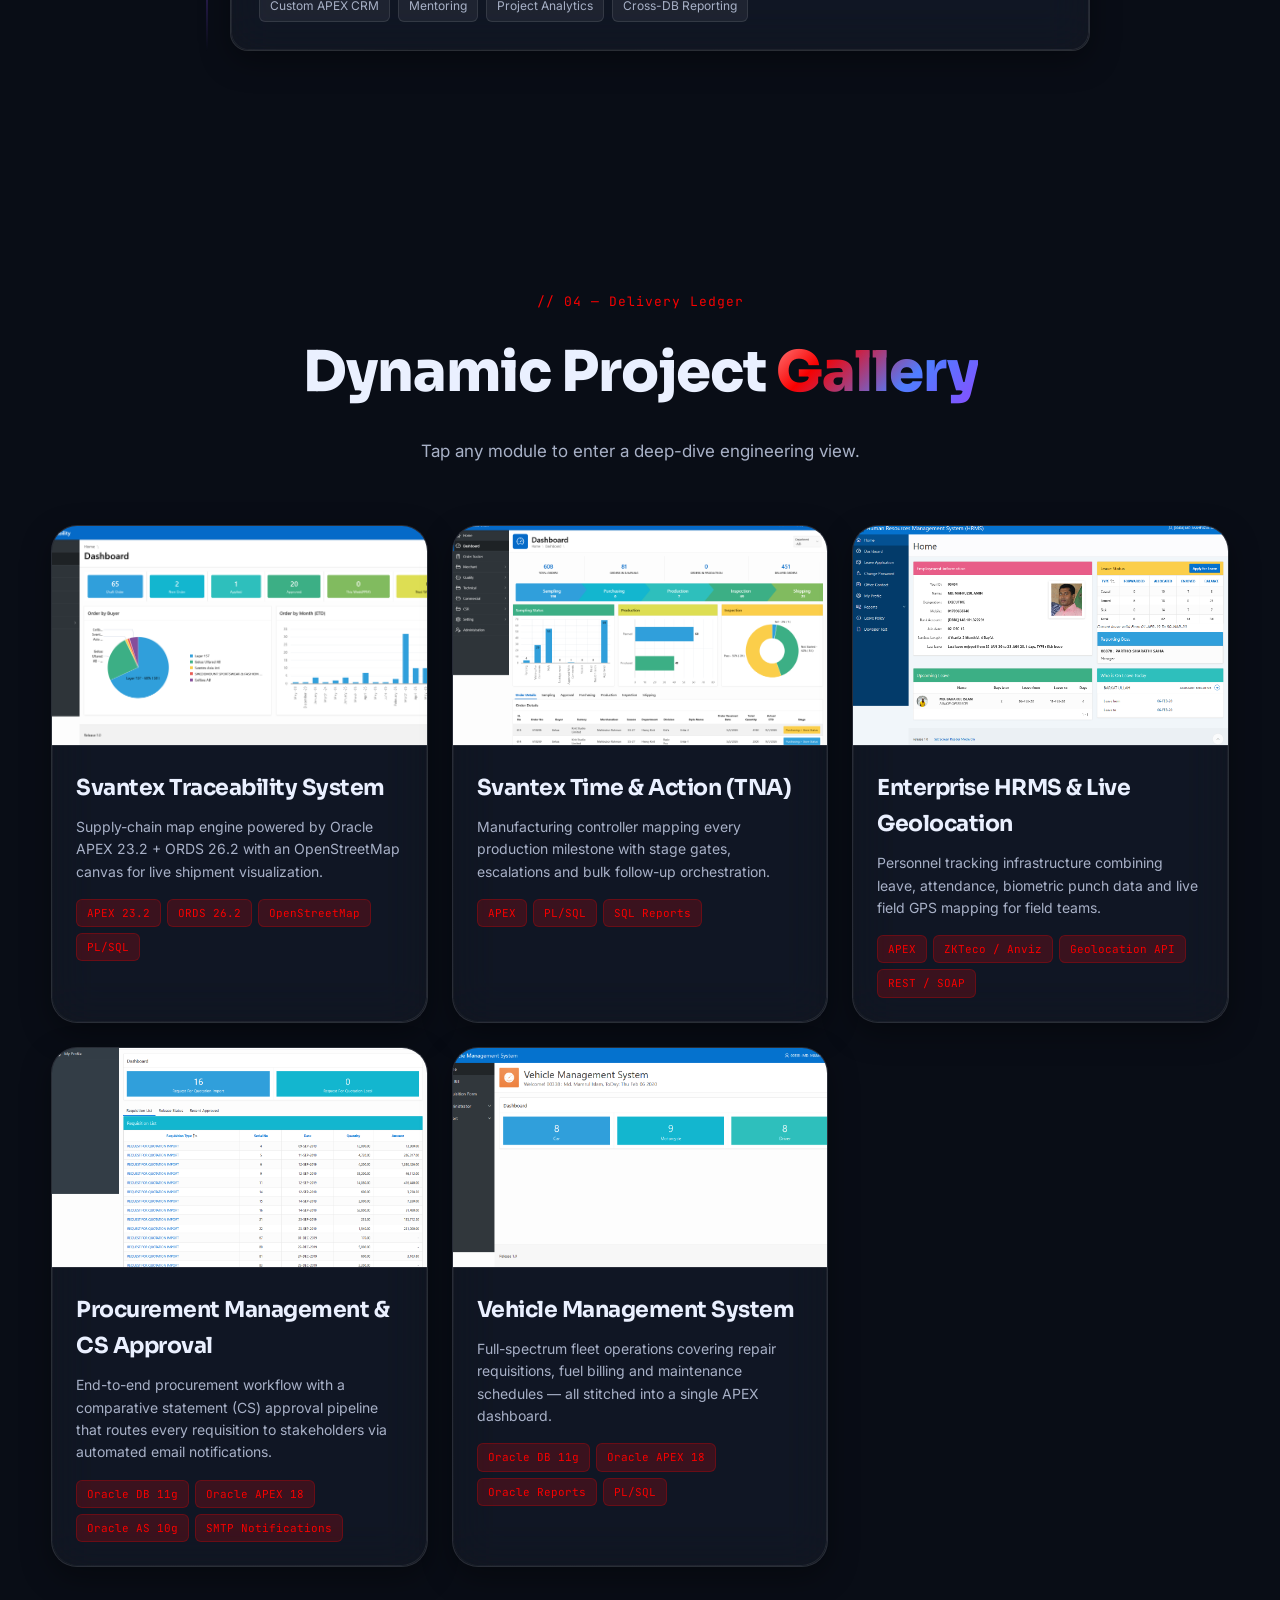
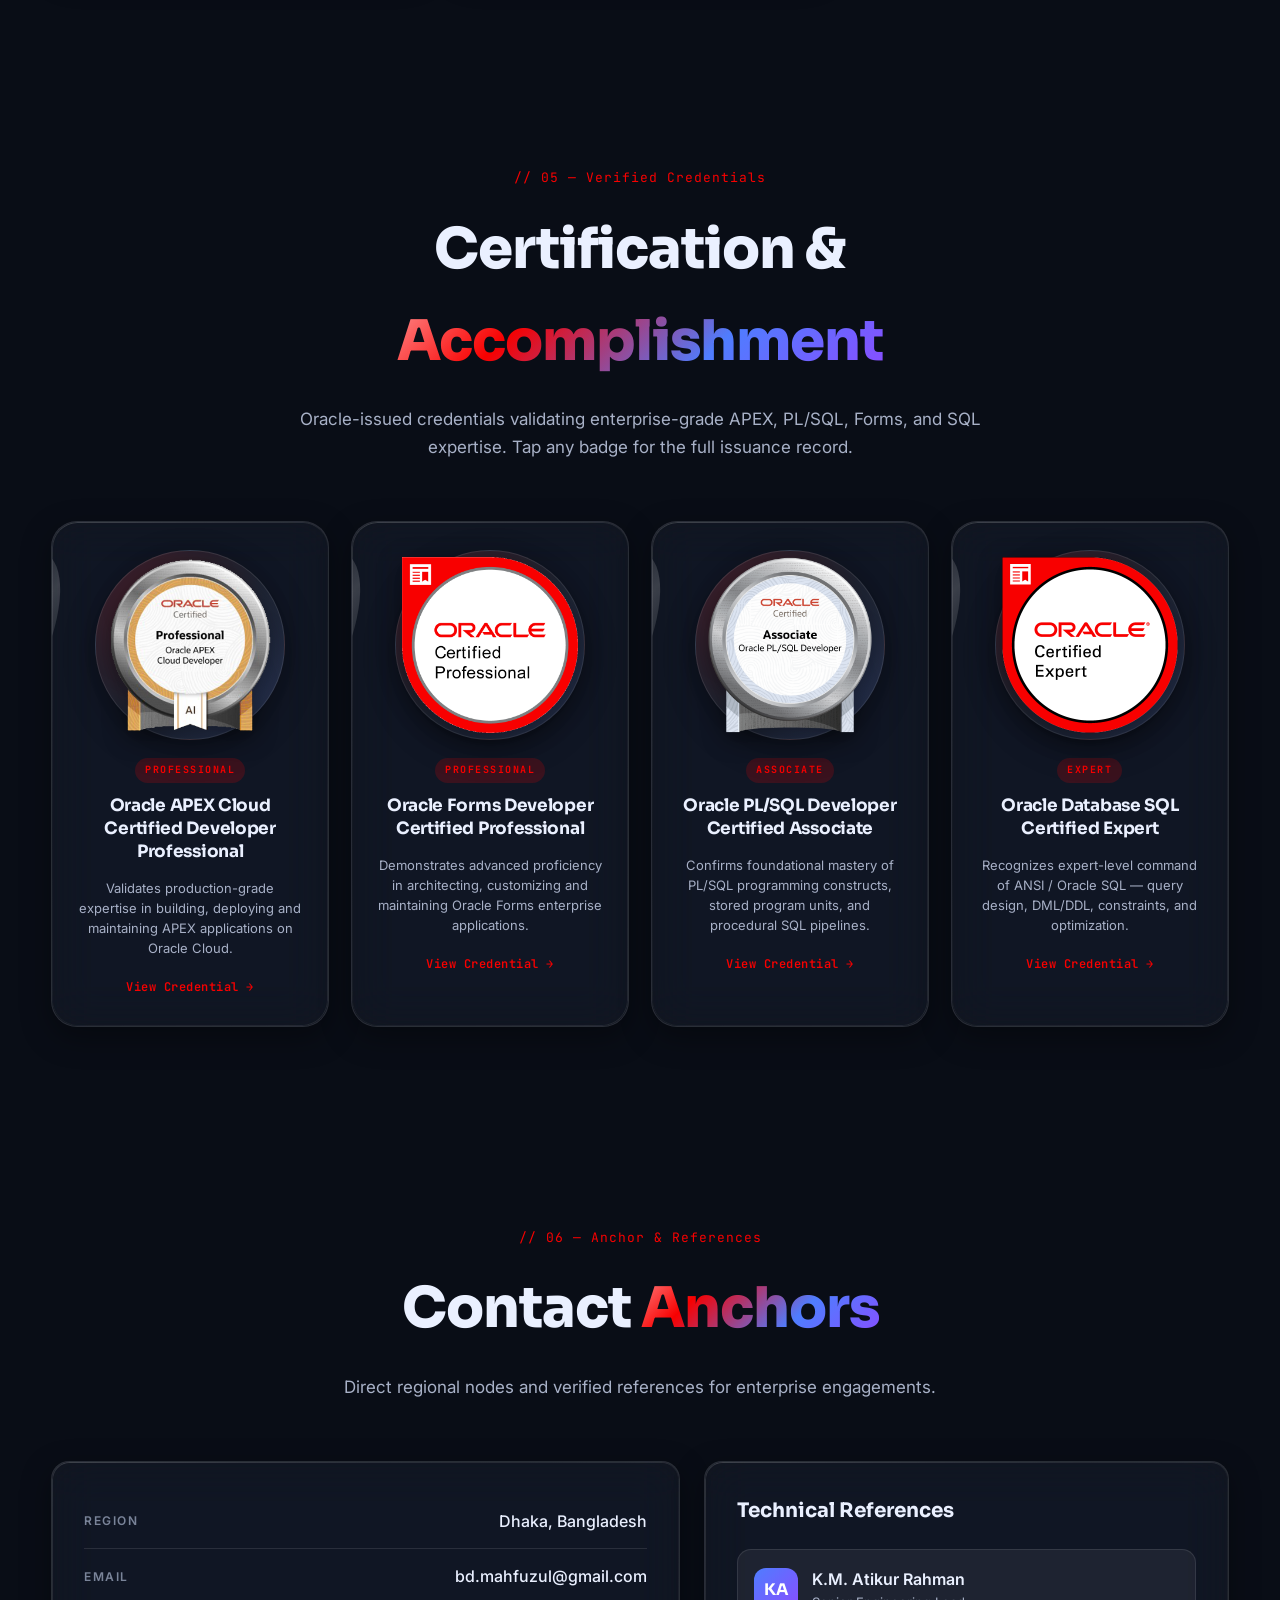
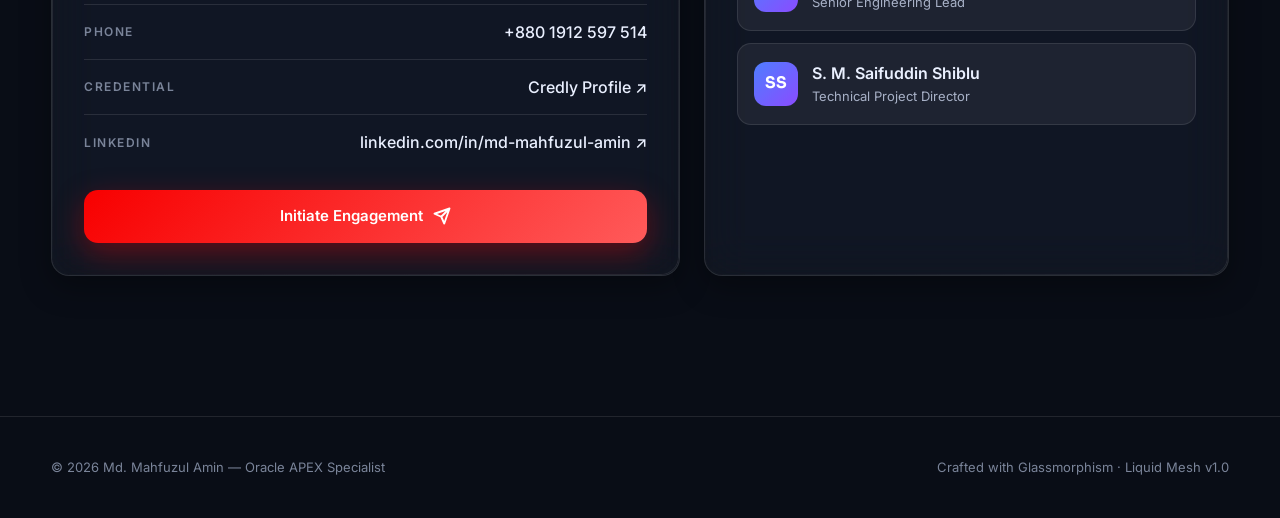
==== commit 1be00c15: "Update Certificate Modal" ====
--- a/docs/index.html
+++ b/docs/index.html
@@ -574,8 +574,7 @@
     <button class="photomodal-close" id="photomodalClose" aria-label="Close">
       <svg width="20" height="20" viewBox="0 0 24 24" fill="none" stroke="currentColor" stroke-width="2.5" stroke-linecap="round" stroke-linejoin="round"><path d="M18 6L6 18M6 6l12 12"/></svg>
     </button>
-    <div class="photomodal-grid">
-      <div class="photomodal-media" id="photomodalMedia"></div>
+    <div class="photomodal-grid" id="photomodalGrid">
       <div class="photomodal-content" id="photomodalContent"></div>
     </div>
   </div>
--- a/docs/styles.css
+++ b/docs/styles.css
@@ -835,27 +835,75 @@
 }
 .cert-card:hover .cert-cta { color: var(--text); }
 
-/* Cert modal extras */
-.cert-modal-hero {
+/* Cert modal layout: top header + two-column body */
+.cert-modal-top {
   display: flex;
   align-items: center;
-  gap: 22px;
+  gap: 16px;
+  padding-bottom: 18px;
   margin-bottom: 18px;
-  padding-bottom: 18px;
   border-bottom: 1px solid var(--border);
 }
-.cert-modal-hero img {
-  width: 120px;
-  height: 120px;
+.cert-modal-badge {
+  width: 56px; height: 56px;
   object-fit: contain;
   border-radius: 50%;
   background: var(--surface-2);
-  padding: 8px;
+  padding: 4px;
   border: 1px solid var(--border);
   flex-shrink: 0;
 }
-.cert-modal-meta h2 { margin: 0 0 6px; }
-.cert-modal-meta .cert-tag { margin-bottom: 4px; }
+.cert-modal-meta { flex: 1; min-width: 0; }
+.cert-modal-title {
+  font-family: 'Sora', sans-serif;
+  font-size: 22px;
+  font-weight: 700;
+  line-height: 1.2;
+  margin: 0 0 4px;
+  letter-spacing: -0.5px;
+  white-space: nowrap;
+  overflow: hidden;
+  text-overflow: ellipsis;
+}
+.cert-modal-issuer {
+  font-size: 13px;
+  color: var(--text-muted);
+  margin: 0;
+}
+.cert-modal-issuer strong { color: var(--text-dim); font-weight: 600; }
+.cert-modal-tag-inline { flex-shrink: 0; }
+
+.cert-modal-body {
+  display: grid;
+  grid-template-columns: 1.1fr 1fr;
+  gap: 24px;
+  align-items: start;
+}
+.cert-modal-left { min-width: 0; }
+.cert-modal-right {
+  border-radius: var(--radius);
+  overflow: hidden;
+  border: 1px solid var(--border);
+  background: var(--bg-2);
+  display: grid;
+  place-items: center;
+  padding: 8px;
+  min-height: 280px;
+}
+.cert-modal-right img {
+  width: 100%;
+  height: auto;
+  max-height: 60vh;
+  object-fit: contain;
+  border-radius: 8px;
+}
+
+@media (max-width: 720px) {
+  .cert-modal-title { white-space: normal; font-size: 18px; }
+  .cert-modal-body { grid-template-columns: 1fr; }
+  .cert-modal-top { flex-wrap: wrap; }
+  .cert-modal-tag-inline { order: 3; }
+}
 .cert-visit-btn {
   display: inline-flex;
   align-items: center;
@@ -989,22 +1037,9 @@
 
 .photomodal-grid {
   display: grid;
-  grid-template-columns: 1fr 1fr;
+  grid-template-columns: 1fr;
   gap: 28px;
   align-items: start;
-}
-.photomodal-media {
-  border-radius: var(--radius);
-  overflow: hidden;
-  border: 1px solid var(--border);
-  background: var(--bg-2);
-  min-height: 360px;
-  display: grid; place-items: center;
-}
-.photomodal-media img {
-  width: 100%; height: auto;
-  object-fit: contain;
-  max-height: 70vh;
 }
 .photomodal-content h2 {
   font-family: 'Sora', sans-serif;
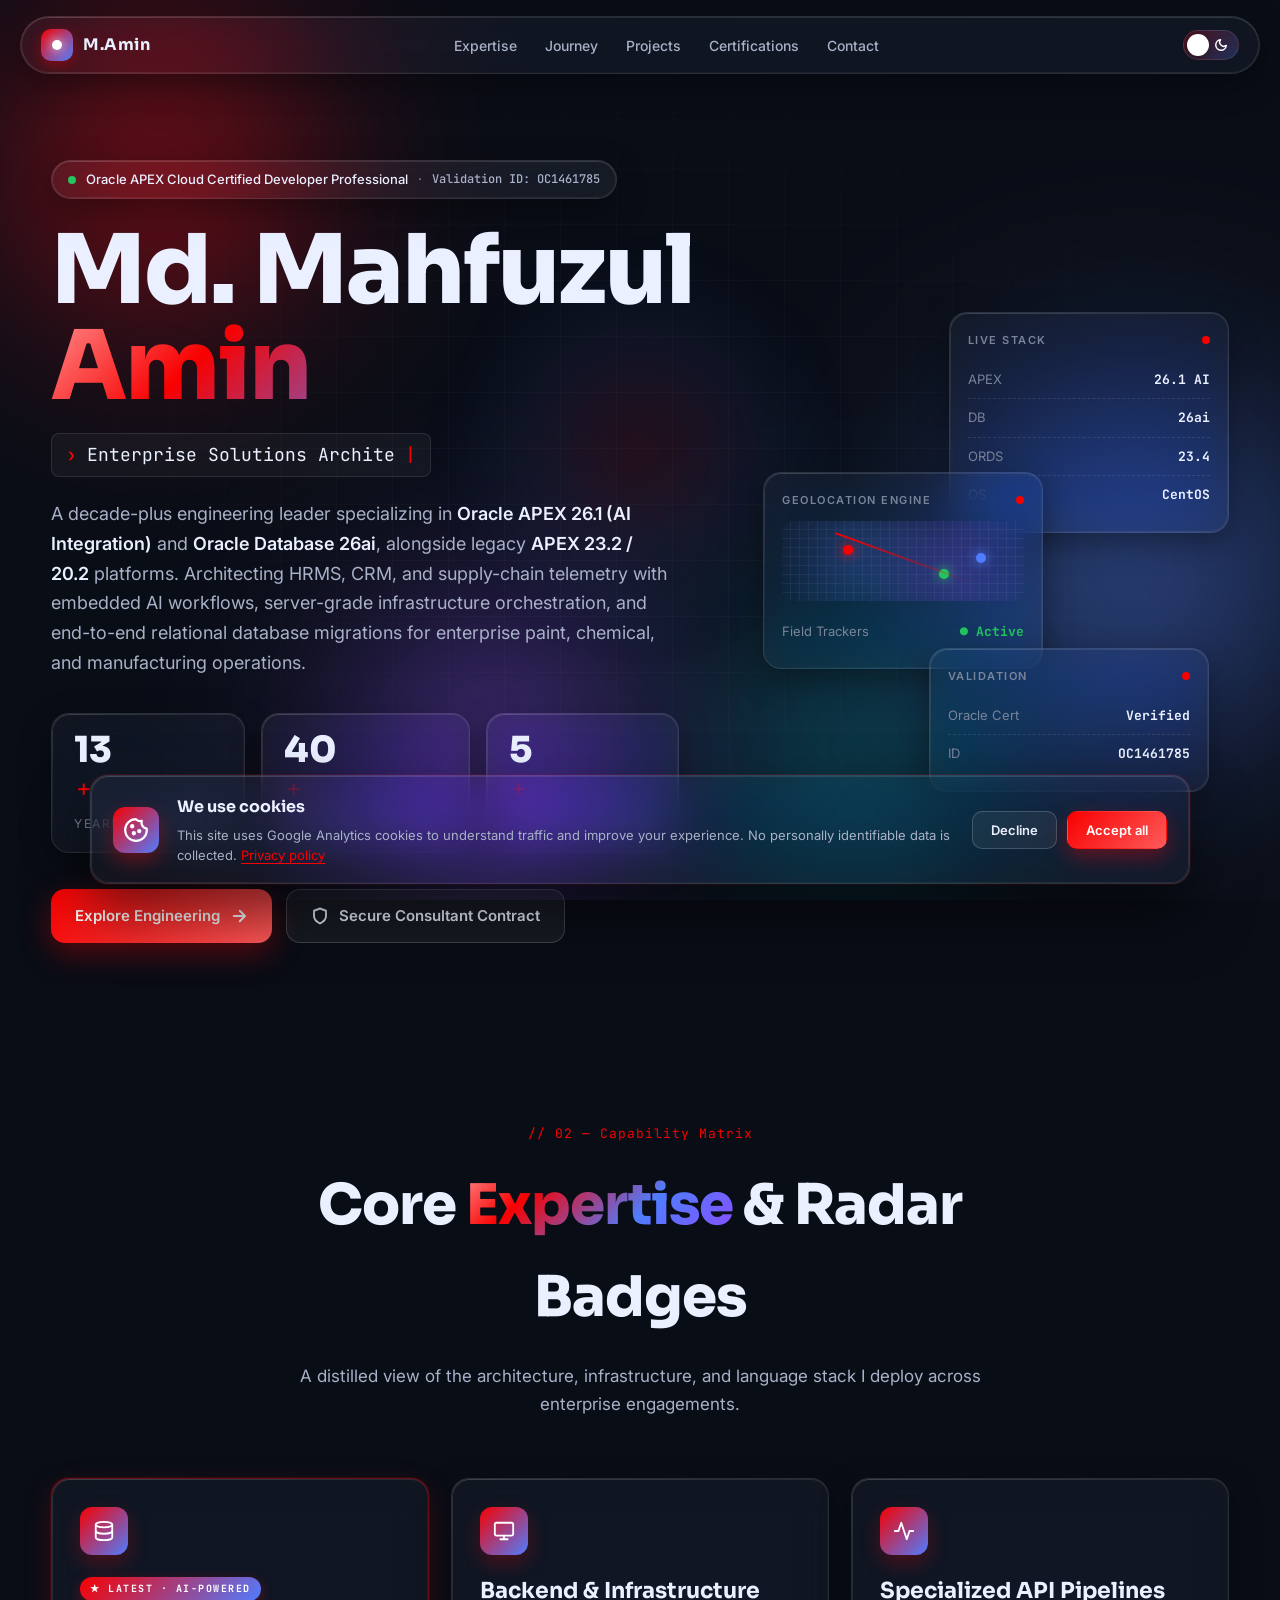
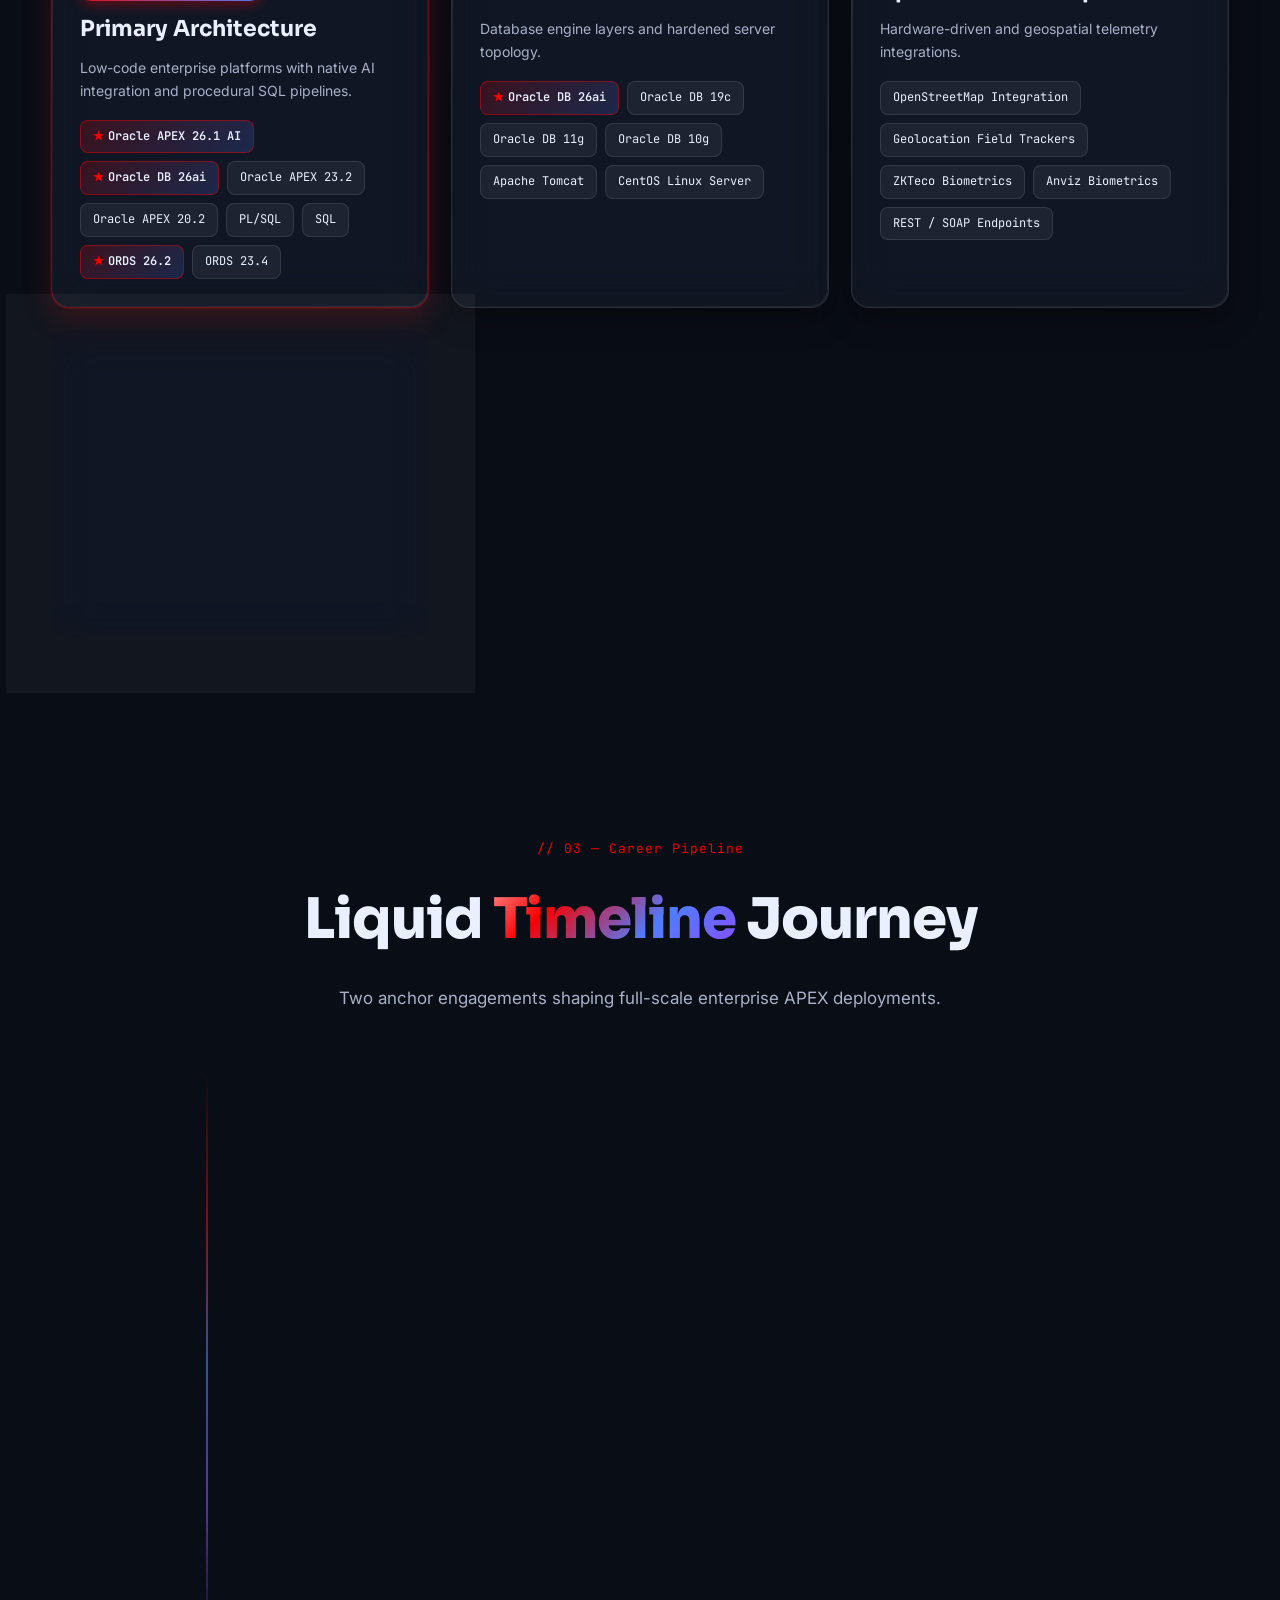
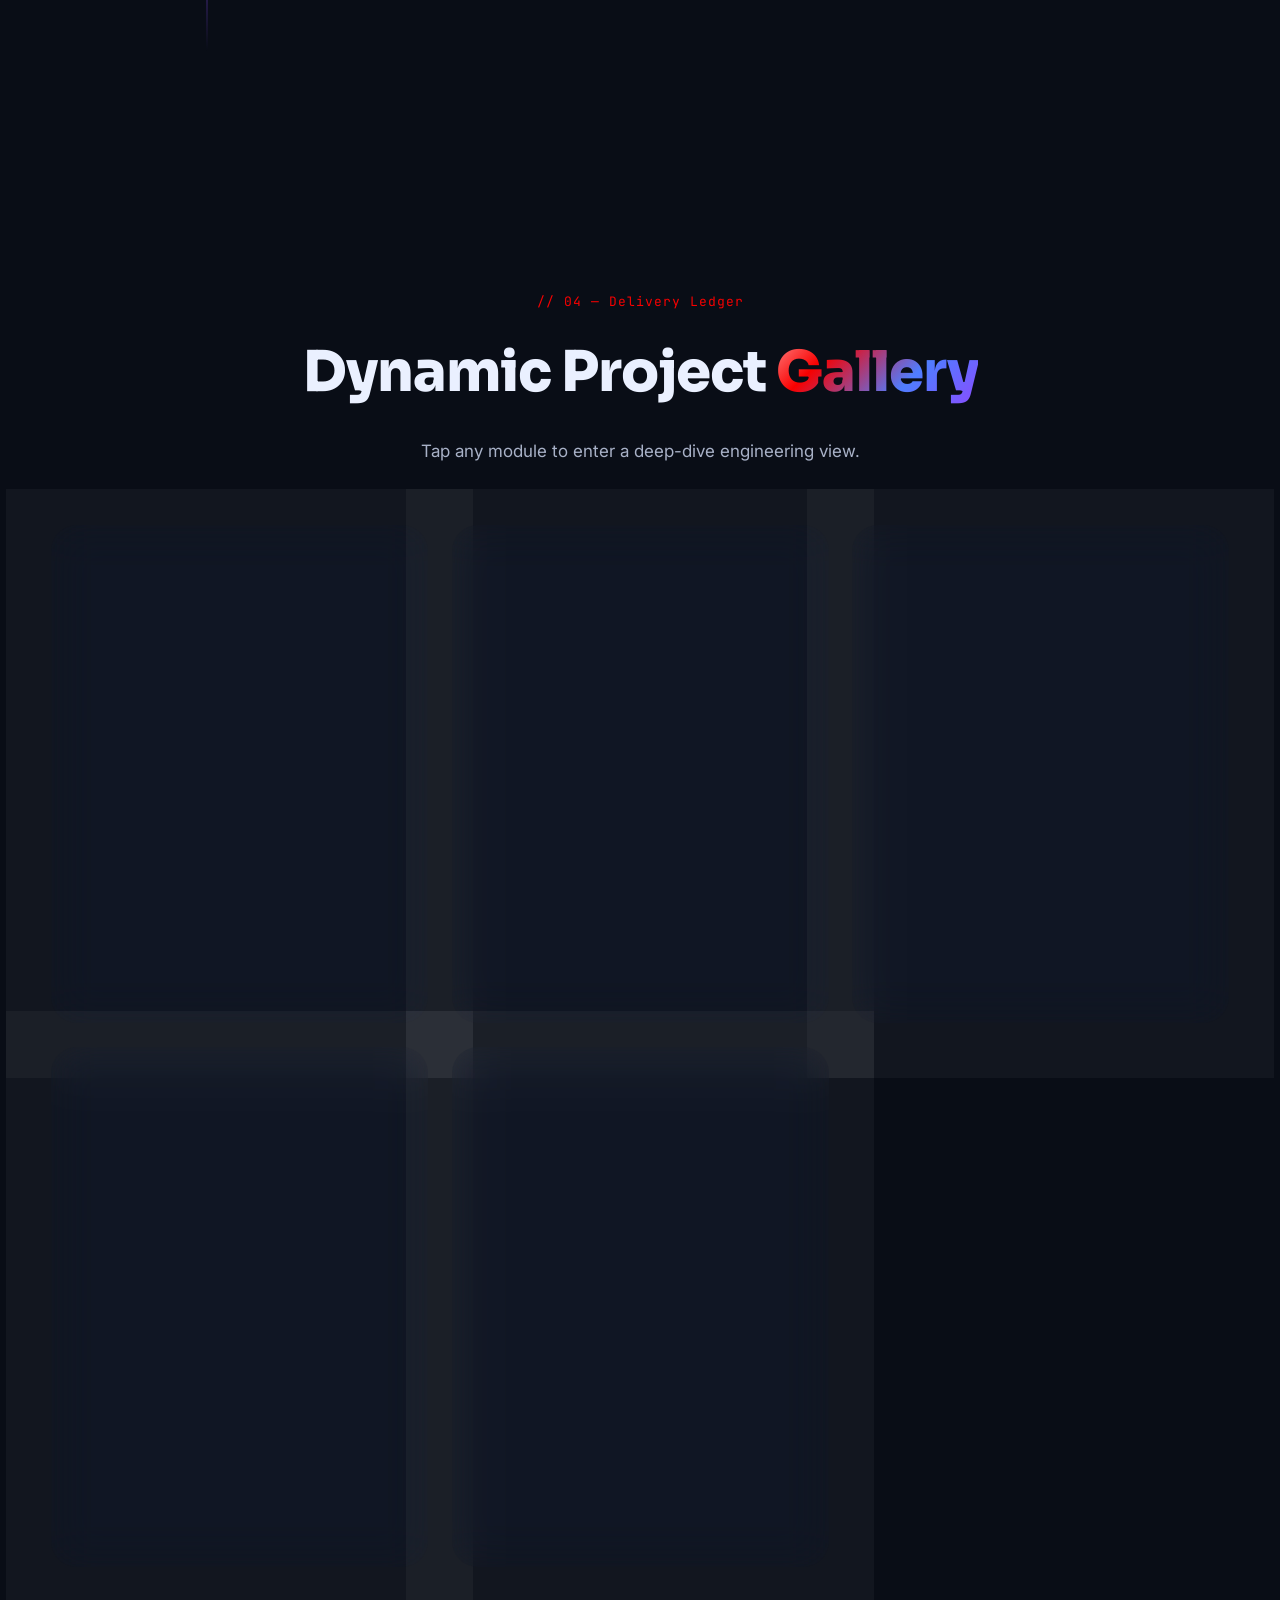
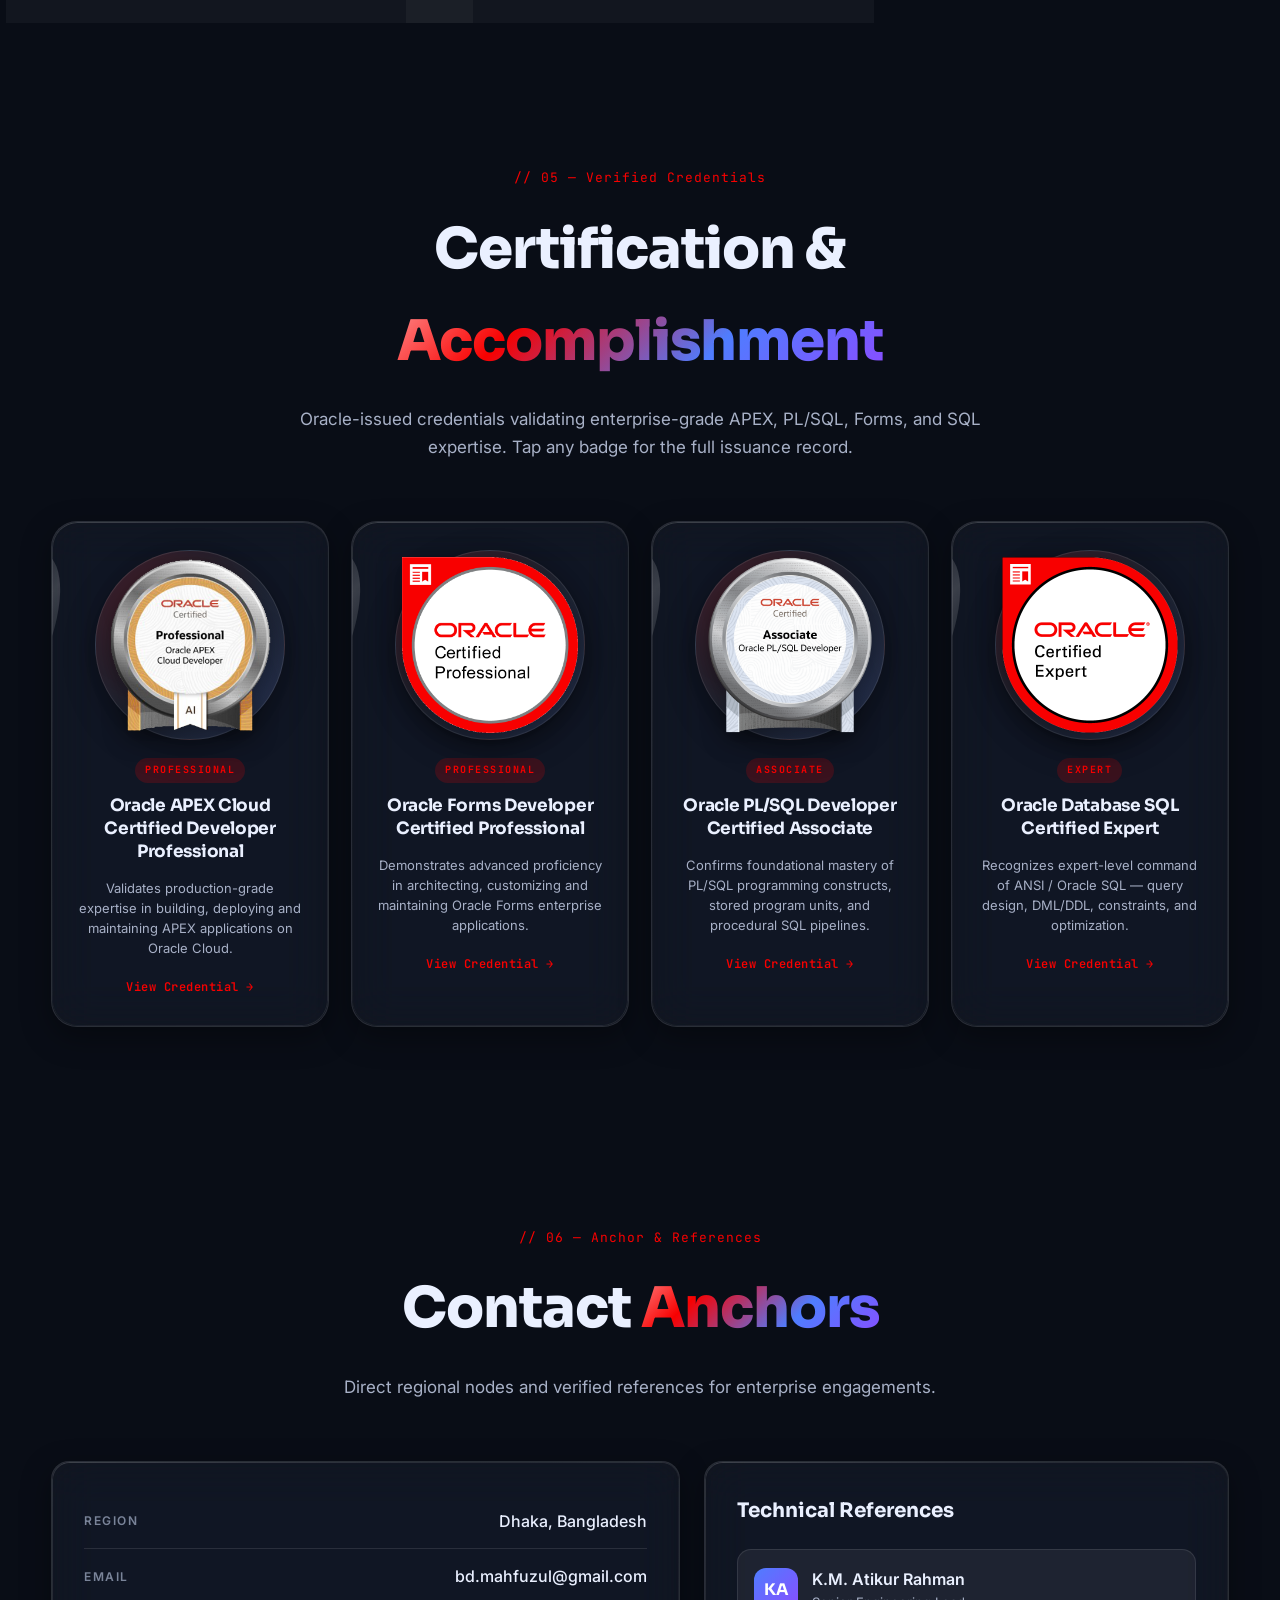
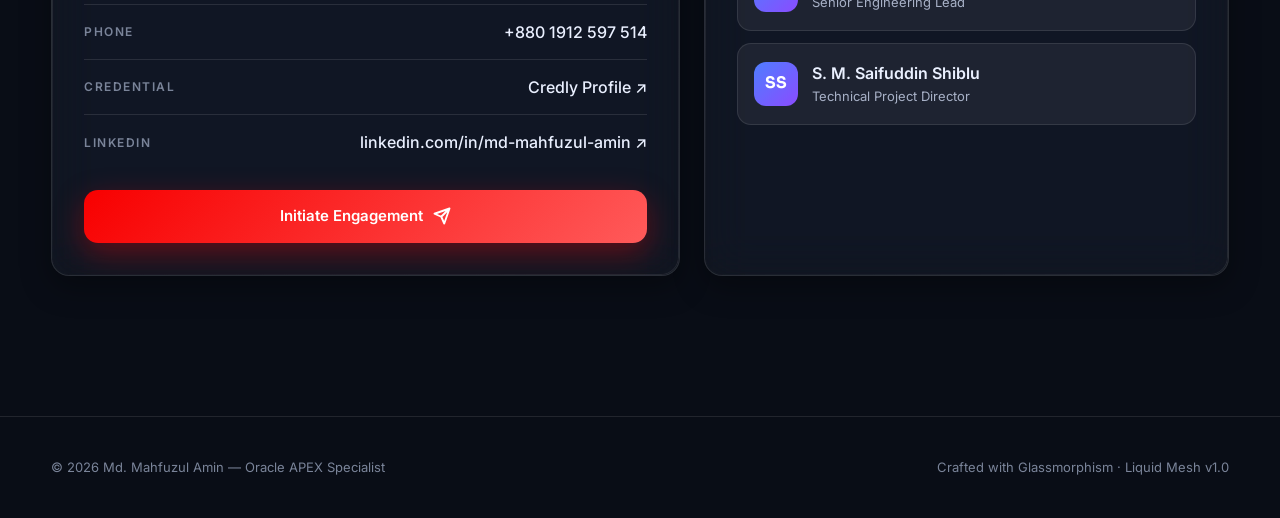
==== commit c615932d: "Seperate modal for Certificate and Project" ====
--- a/docs/index.html
+++ b/docs/index.html
@@ -567,16 +567,28 @@
   </div>
 </footer>
 
-<!-- PROJECT PHOTOMODAL -->
-<div class="photomodal" id="photomodal" aria-hidden="true" role="dialog" aria-modal="true">
+<!-- PROJECT MODAL -->
+<div class="photomodal" id="photomodal" aria-hidden="true" role="dialog" aria-modal="true" aria-labelledby="photomodalContentTitle">
   <div class="photomodal-backdrop" data-close="1"></div>
   <div class="photomodal-shell glass-panel">
     <button class="photomodal-close" id="photomodalClose" aria-label="Close">
       <svg width="20" height="20" viewBox="0 0 24 24" fill="none" stroke="currentColor" stroke-width="2.5" stroke-linecap="round" stroke-linejoin="round"><path d="M18 6L6 18M6 6l12 12"/></svg>
     </button>
-    <div class="photomodal-grid" id="photomodalGrid">
+    <div class="photomodal-grid">
+      <div class="photomodal-media" id="photomodalMedia"></div>
       <div class="photomodal-content" id="photomodalContent"></div>
     </div>
+  </div>
+</div>
+
+<!-- CERTIFICATE MODAL -->
+<div class="photomodal cert-modal" id="certModal" aria-hidden="true" role="dialog" aria-modal="true" aria-labelledby="certModalTitle">
+  <div class="photomodal-backdrop" data-cert-close="1"></div>
+  <div class="photomodal-shell glass-panel">
+    <button class="photomodal-close" id="certModalClose" aria-label="Close">
+      <svg width="20" height="20" viewBox="0 0 24 24" fill="none" stroke="currentColor" stroke-width="2.5" stroke-linecap="round" stroke-linejoin="round"><path d="M18 6L6 18M6 6l12 12"/></svg>
+    </button>
+    <div class="cert-modal-content" id="certModalContent"></div>
   </div>
 </div>
 
--- a/docs/styles.css
+++ b/docs/styles.css
@@ -835,7 +835,9 @@
 }
 .cert-card:hover .cert-cta { color: var(--text); }
 
-/* Cert modal layout: top header + two-column body */
+/* Cert modal (dedicated) layout: top header + two-column body */
+.cert-modal-content { display: block; }
+
 .cert-modal-top {
   display: flex;
   align-items: center;
@@ -875,7 +877,7 @@
 
 .cert-modal-body {
   display: grid;
-  grid-template-columns: 1.1fr 1fr;
+  grid-template-columns: 1.05fr 1fr;
   gap: 24px;
   align-items: start;
 }
@@ -889,20 +891,15 @@
   place-items: center;
   padding: 8px;
   min-height: 280px;
+  position: sticky;
+  top: 0;
 }
 .cert-modal-right img {
   width: 100%;
   height: auto;
-  max-height: 60vh;
+  max-height: 62vh;
   object-fit: contain;
   border-radius: 8px;
-}
-
-@media (max-width: 720px) {
-  .cert-modal-title { white-space: normal; font-size: 18px; }
-  .cert-modal-body { grid-template-columns: 1fr; }
-  .cert-modal-top { flex-wrap: wrap; }
-  .cert-modal-tag-inline { order: 3; }
 }
 .cert-visit-btn {
   display: inline-flex;
@@ -1037,9 +1034,22 @@
 
 .photomodal-grid {
   display: grid;
-  grid-template-columns: 1fr;
+  grid-template-columns: 1fr 1fr;
   gap: 28px;
   align-items: start;
+}
+.photomodal-media {
+  border-radius: var(--radius);
+  overflow: hidden;
+  border: 1px solid var(--border);
+  background: var(--bg-2);
+  min-height: 360px;
+  display: grid; place-items: center;
+}
+.photomodal-media img {
+  width: 100%; height: auto;
+  object-fit: contain;
+  max-height: 70vh;
 }
 .photomodal-content h2 {
   font-family: 'Sora', sans-serif;
@@ -1283,8 +1293,27 @@
   .section { padding: 70px 0; }
   .timeline { padding-left: 28px; }
   .timeline-marker { left: -24px; }
-  .photomodal-shell { padding: 20px; }
+
+  /* Modals */
+  .photomodal { padding: 12px; }
+  .photomodal-shell { padding: 20px; max-height: 94vh; border-radius: 20px; }
+  .photomodal-close { top: 12px; right: 12px; width: 36px; height: 36px; }
   .photomodal-content h2 { font-size: 24px; }
+
+  .photomodal-grid { grid-template-columns: 1fr; gap: 18px; }
+  .photomodal-media { min-height: 220px; }
+  .photomodal-media img { max-height: 50vh; }
+
+  /* Cert modal */
+  .cert-modal-top { flex-wrap: wrap; gap: 12px; padding-bottom: 14px; margin-bottom: 14px; }
+  .cert-modal-badge { width: 48px; height: 48px; }
+  .cert-modal-title { font-size: 17px; white-space: normal; }
+  .cert-modal-issuer { font-size: 12px; }
+  .cert-modal-tag-inline { order: 3; }
+  .cert-modal-body { grid-template-columns: 1fr; gap: 18px; }
+  .cert-modal-right { min-height: 200px; position: static; }
+  .cert-modal-right img { max-height: 45vh; }
+  .cert-visit-btn { width: 100%; justify-content: center; }
 }
 @media (max-width: 420px) {
   .hero-actions .btn { flex: 1; justify-content: center; }
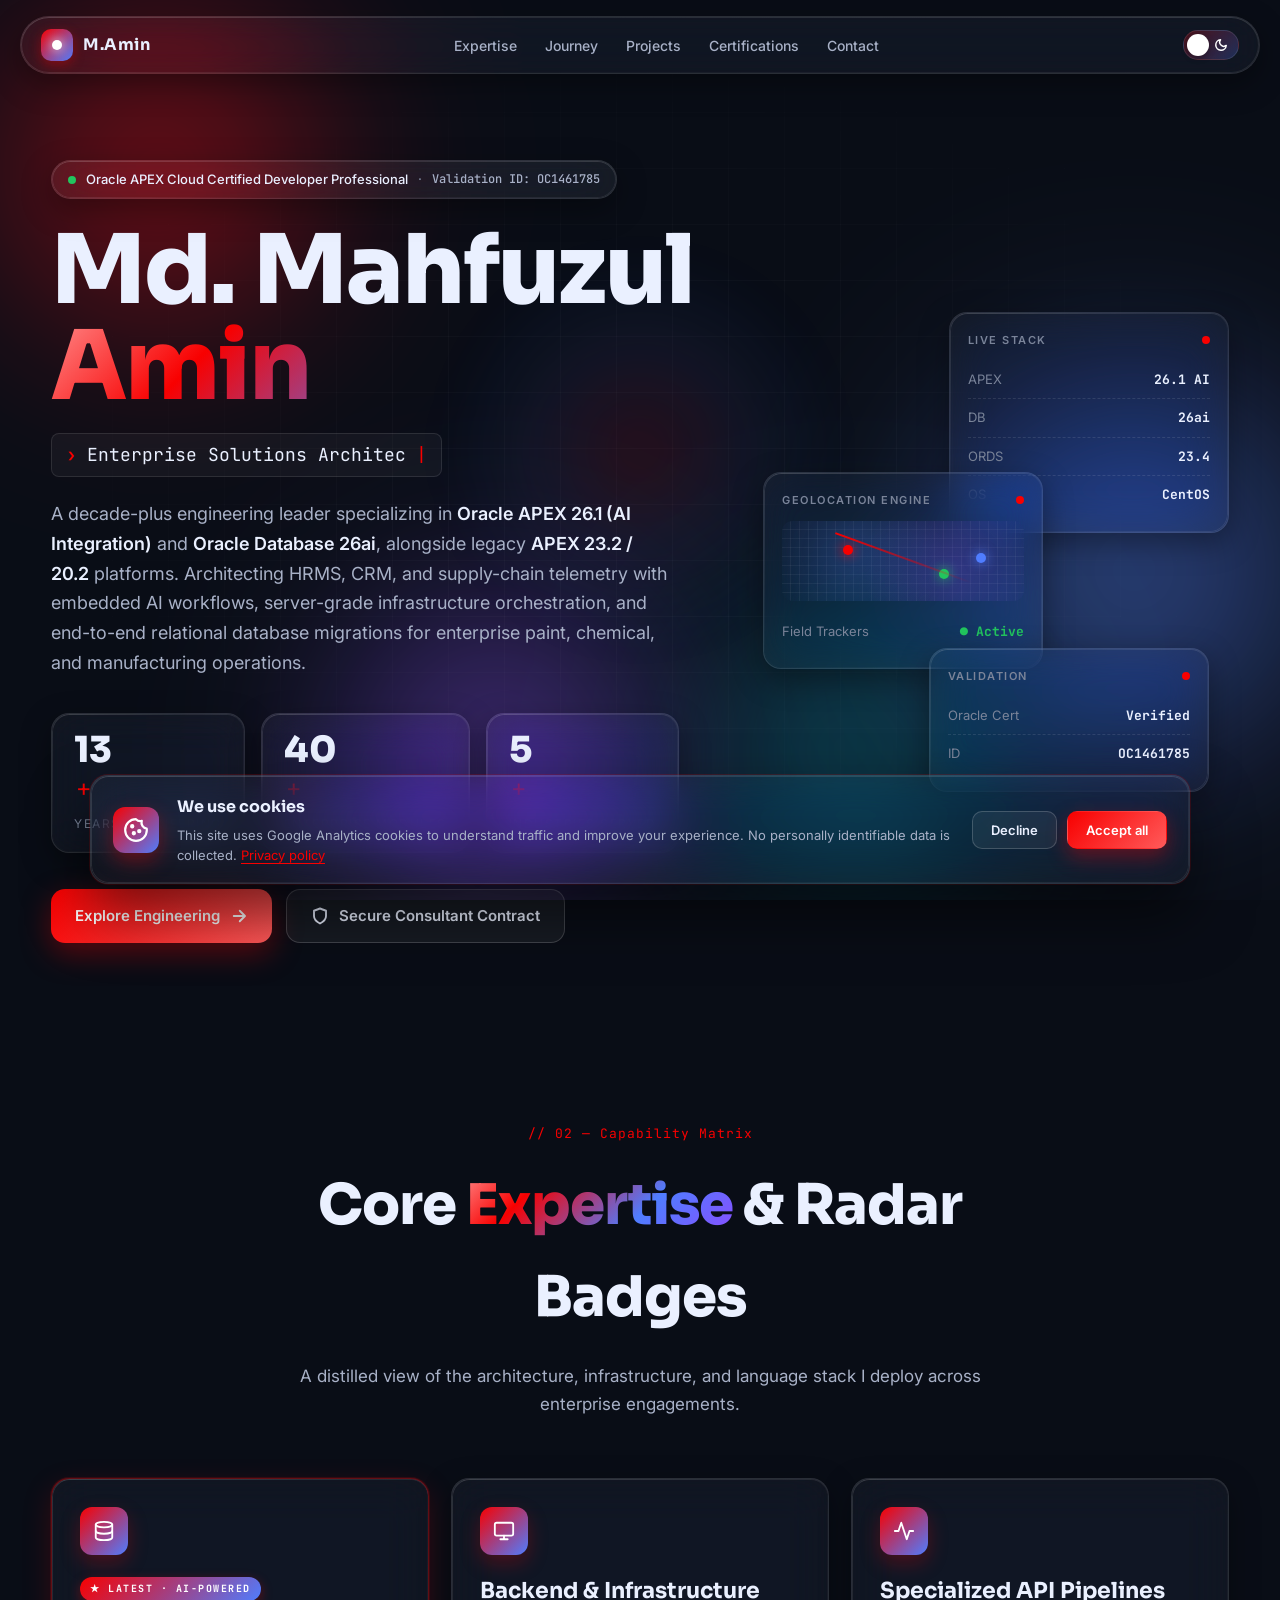
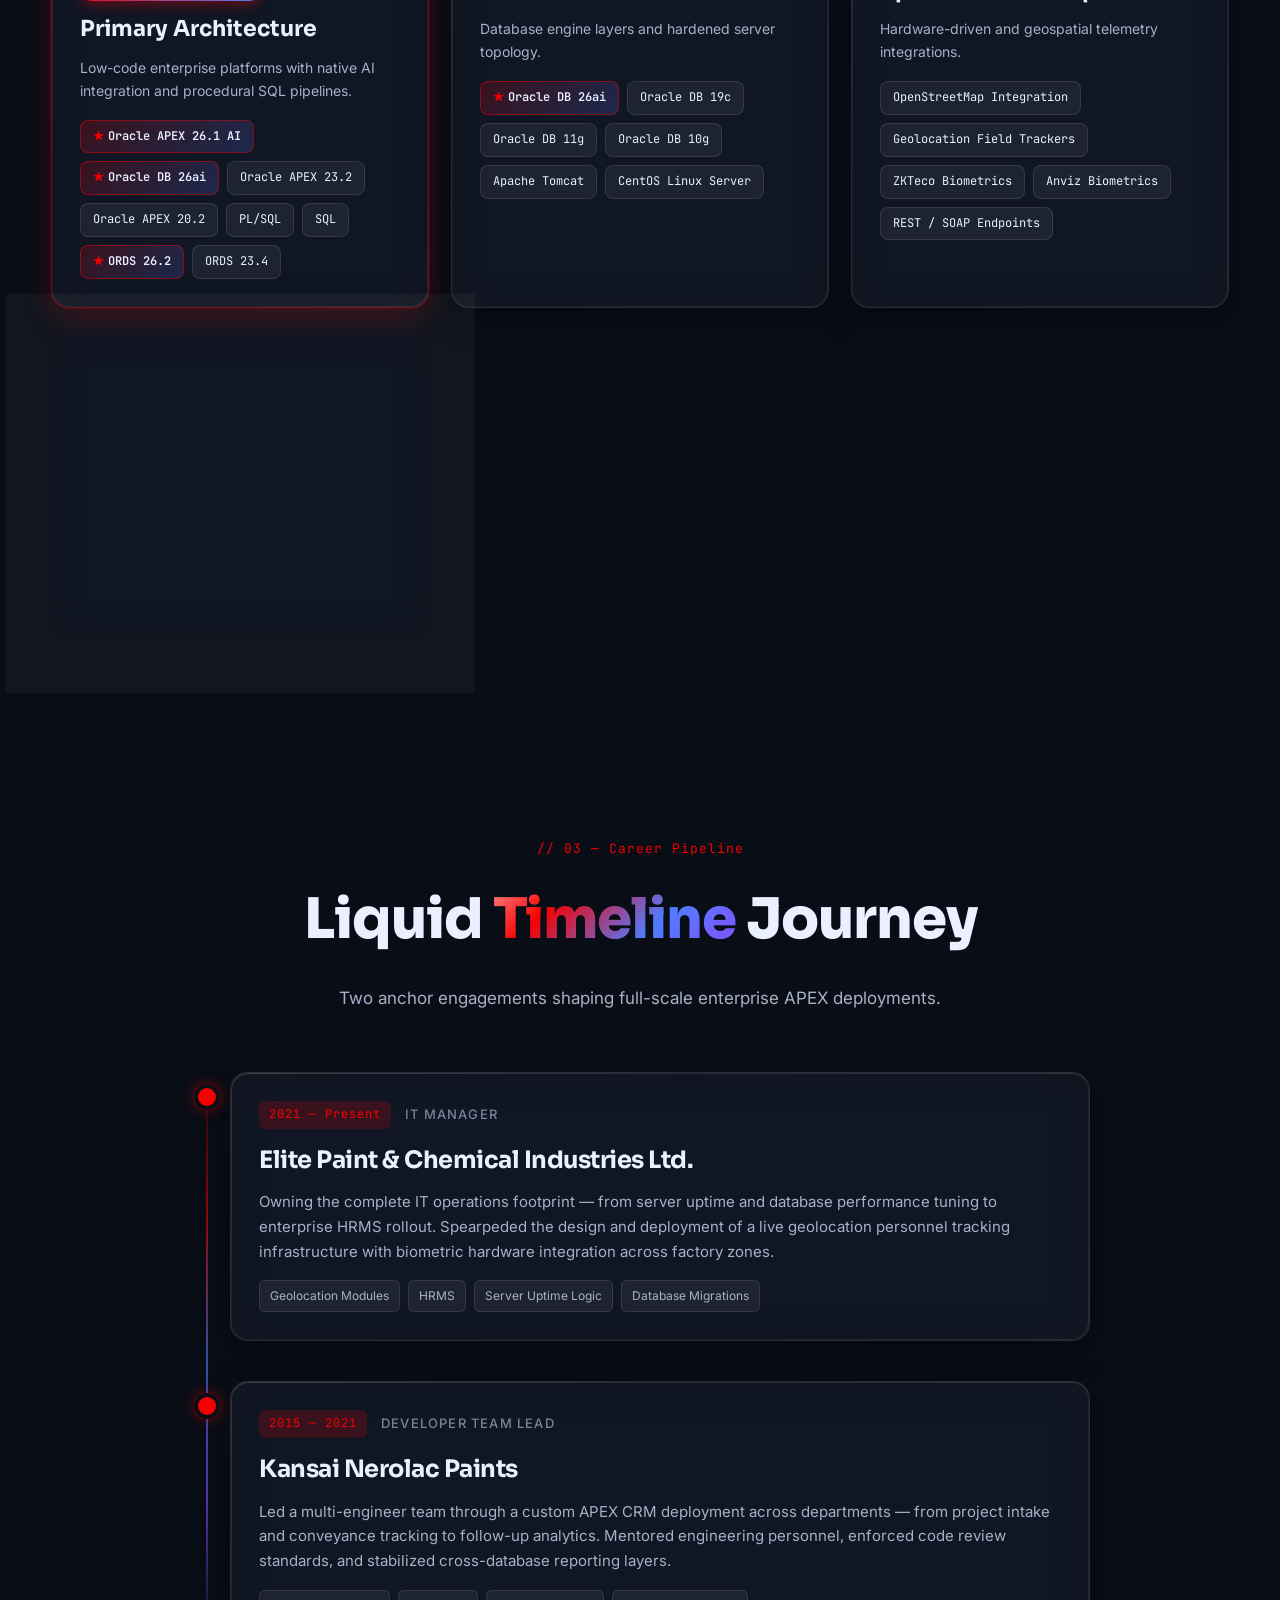
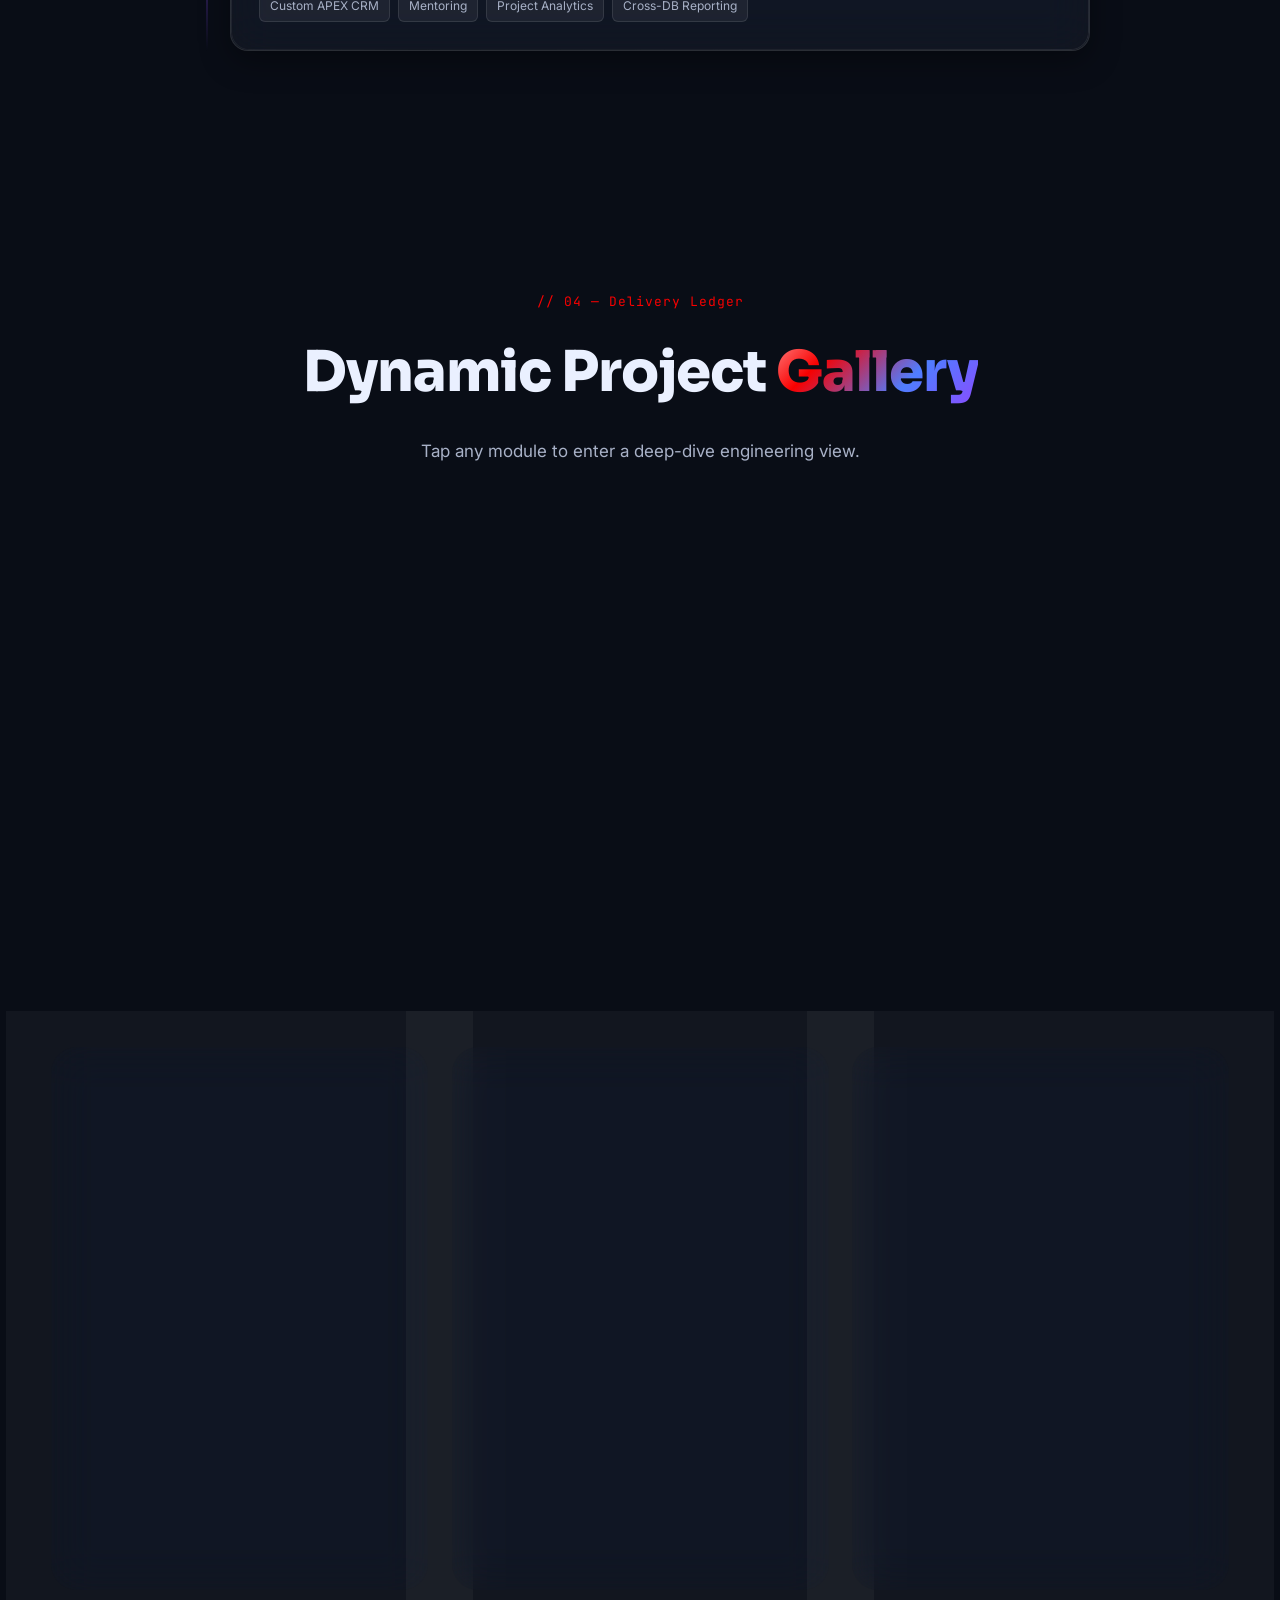
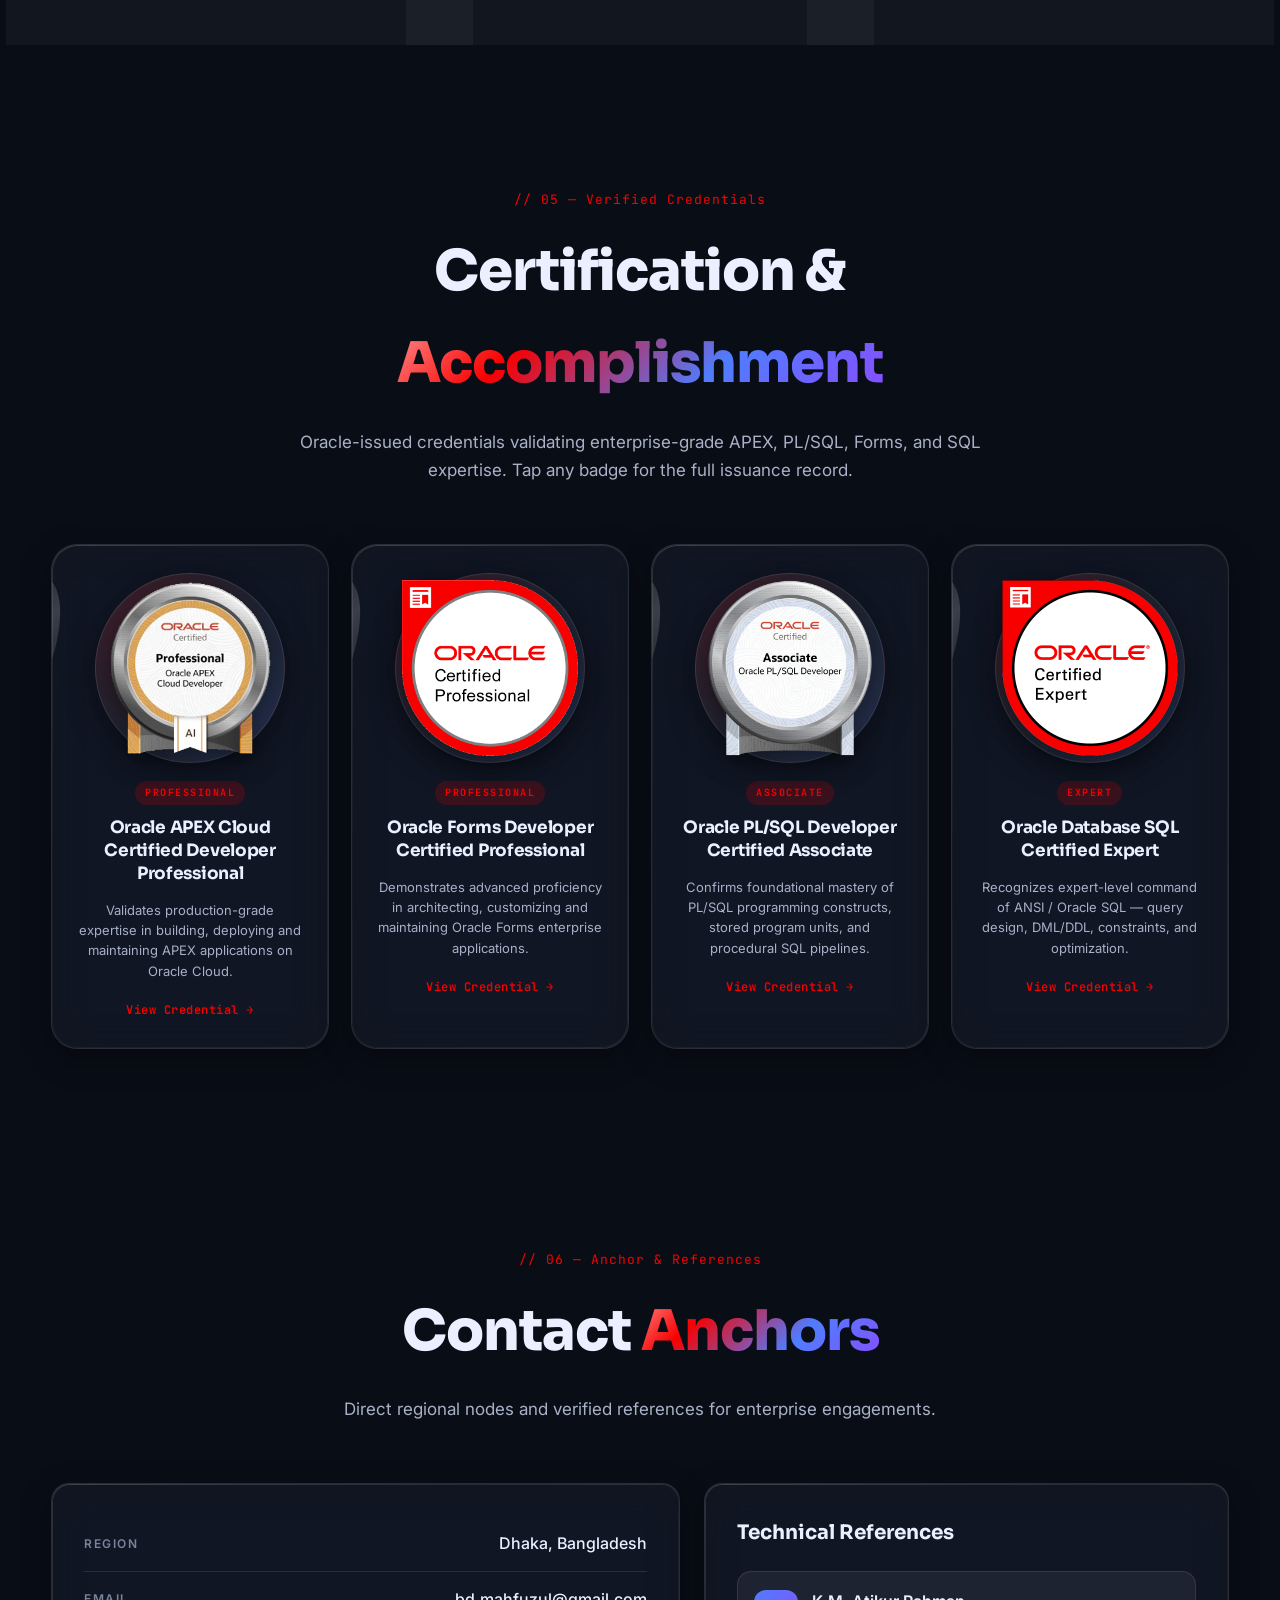
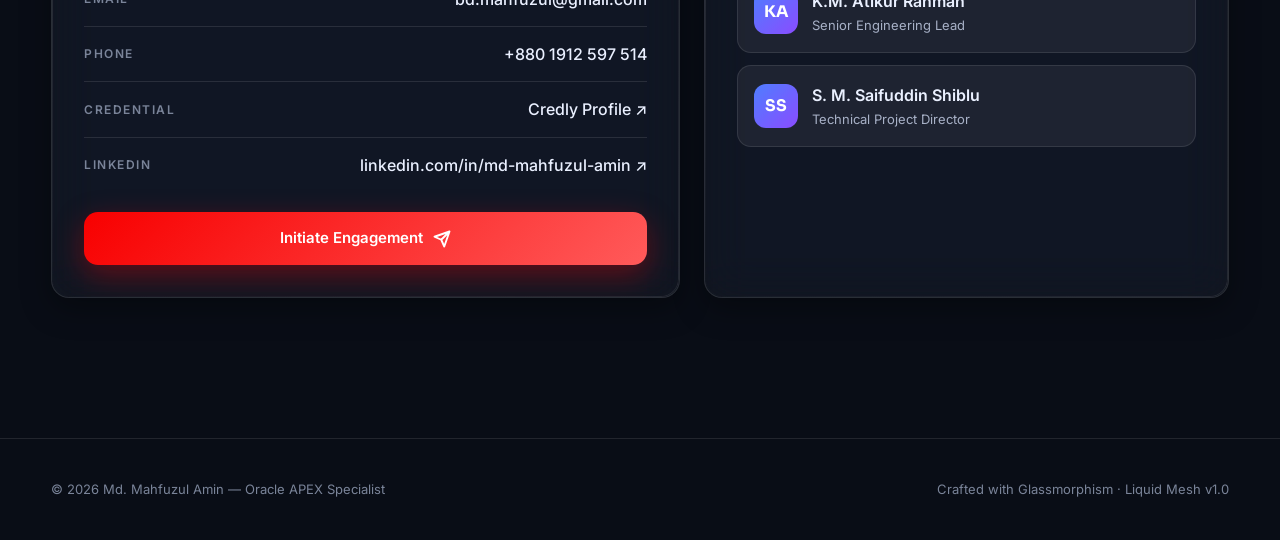
==== commit 8c78cd41: "Add Nageshwari Doyamoyee Pilot Academy project details and image" ====
--- a/docs/index.html
+++ b/docs/index.html
@@ -407,6 +407,25 @@
           </ul>
         </div>
       </article>
+
+      <article class="project-card glass-panel reveal" data-project="nageshwari-academy">
+        <div class="project-thumb">
+          <img src="NageshwariDoyamoyeePilotAcademy_Home.png" alt="Nageshwari Doyamoyee Pilot Academy preview" loading="lazy" />
+          <div class="thumb-overlay">
+            <span class="open-hint">Open Module</span>
+          </div>
+        </div>
+        <div class="project-body">
+          <h3>Nageshwari Doyamoyee Pilot Academy</h3>
+          <p>Full-Feature School Management System covering student admissions, academic results, class scheduling, attendance, and exam administration for a premier educational institution.</p>
+          <ul class="project-tech">
+            <li>Oracle APEX 18</li>
+            <li>Oracle DB 11g</li>
+            <li>PL/SQL</li>
+            <li>SQL Reports</li>
+          </ul>
+        </div>
+      </article>
     </div>
   </div>
 </section>
--- a/docs/styles.css
+++ b/docs/styles.css
@@ -167,7 +167,7 @@
 .nav-shell {
   position: fixed;
   top: 16px; left: 0; right: 0;
-  z-index: 50;
+  z-index: 300;
   display: flex; justify-content: center;
   padding: 0 16px;
 }
@@ -177,6 +177,8 @@
   padding: 12px 20px;
   border-radius: 999px;
   background: var(--surface);
+  /* allow absolutely/fixed positioned children (mobile menu) to escape container */
+  overflow: visible;
 }
 .brand {
   display: flex; align-items: center; gap: 10px;
@@ -1267,14 +1269,20 @@
     box-shadow: var(--shadow-2);
     transform: translateY(-20px);
     opacity: 0; visibility: hidden; pointer-events: none;
-    transition: opacity var(--transition), transform var(--transition), visibility 0s linear var(--transition);
-    z-index: 60;
+    transition: opacity var(--transition), transform var(--transition);
+    z-index: 310;
     max-height: calc(100vh - 110px);
     overflow-y: auto;
   }
-  [data-theme="light"] .nav-links {
-    background: rgba(255, 255, 255, 0.85);
-  }
+   [data-theme="light"] .nav-links {
+     background: rgba(255, 255, 255, 0.85);
+   }
+   [data-theme="light"] .nav-links.open {
+     -webkit-backdrop-filter: blur(34px) saturate(200%);
+     backdrop-filter: blur(34px) saturate(200%);
+     background: rgba(255, 255, 255, 0.52);
+     border: 1px solid rgba(15, 23, 42, 0.18);
+   }
   .nav-links.open {
     opacity: 1;
     visibility: visible;
@@ -1284,7 +1292,70 @@
   }
   .nav-links li { padding: 8px 0; border-bottom: 1px solid var(--border); }
   .nav-links li:last-child { border-bottom: none; }
-  .nav-links a { font-size: 18px; }
+  .nav-links a {
+    font-size: 18px;
+    padding: 12px 10px;
+    border-radius: 10px;
+    display: block;
+    position: relative;
+    overflow: visible;
+    transition: background var(--transition), transform var(--transition), color var(--transition);
+    -webkit-tap-highlight-color: transparent;
+  }
+  .nav-links a::before {
+    content: "";
+    position: absolute;
+    inset: 0;
+    border-radius: 10px;
+    pointer-events: none;
+    background-image:
+      radial-gradient(circle at 10% 30%, rgba(255,255,255,0.14), transparent 20%),
+      radial-gradient(circle at 80% 70%, rgba(255,255,255,0.06), transparent 25%),
+      linear-gradient(90deg, transparent, rgba(248,0,0,0.08), rgba(79,125,255,0.08), transparent);
+    filter: blur(8px);
+    opacity: 0;
+    transform: scale(0.98);
+    transition: opacity var(--transition), transform var(--transition);
+    background-size: 220% 100%;
+    background-position: -40% 0;
+  }
+  .nav-links a:hover::before,
+  .nav-links a:focus::before,
+  .nav-links a:active::before {
+    opacity: 1;
+    transform: scale(1);
+  }
+  .nav-links a:hover,
+  .nav-links a:focus,
+  .nav-links a:active {
+    background: linear-gradient(135deg, rgba(248,0,0,0.11), rgba(79,125,255,0.08));
+    color: var(--text);
+    transform: translateY(-3px);
+    -webkit-backdrop-filter: blur(28px) saturate(220%);
+    backdrop-filter: blur(28px) saturate(220%);
+    border: 1px solid rgba(255,255,255,0.22);
+    box-shadow: 0 8px 24px rgba(0,0,0,0.3);
+  }
+
+  /* liquid glass flow: animated sheen that slides across the frosted surface */
+  @keyframes navLiquidSheen {
+    0% { background-position: -60% 0; }
+    100% { background-position: 160% 0; }
+  }
+  .nav-links.open a:hover::before,
+  .nav-links.open a:focus::before {
+    opacity: 1;
+    transform: scale(1);
+    animation: navLiquidSheen 1400ms ease-in-out infinite;
+  }
+
+  /* liquid glass container effect — backdrop blur intensifies when menu is open */
+  .nav-links.open {
+    -webkit-backdrop-filter: blur(34px) saturate(200%);
+    backdrop-filter: blur(34px) saturate(200%);
+    background: rgba(15, 23, 42, 0.65);
+    border: 1px solid rgba(255, 255, 255, 0.22);
+  }
   .hamburger { display: block; }
   .hero { padding: 130px 0 60px; }
   .hero-title { letter-spacing: -1px; }
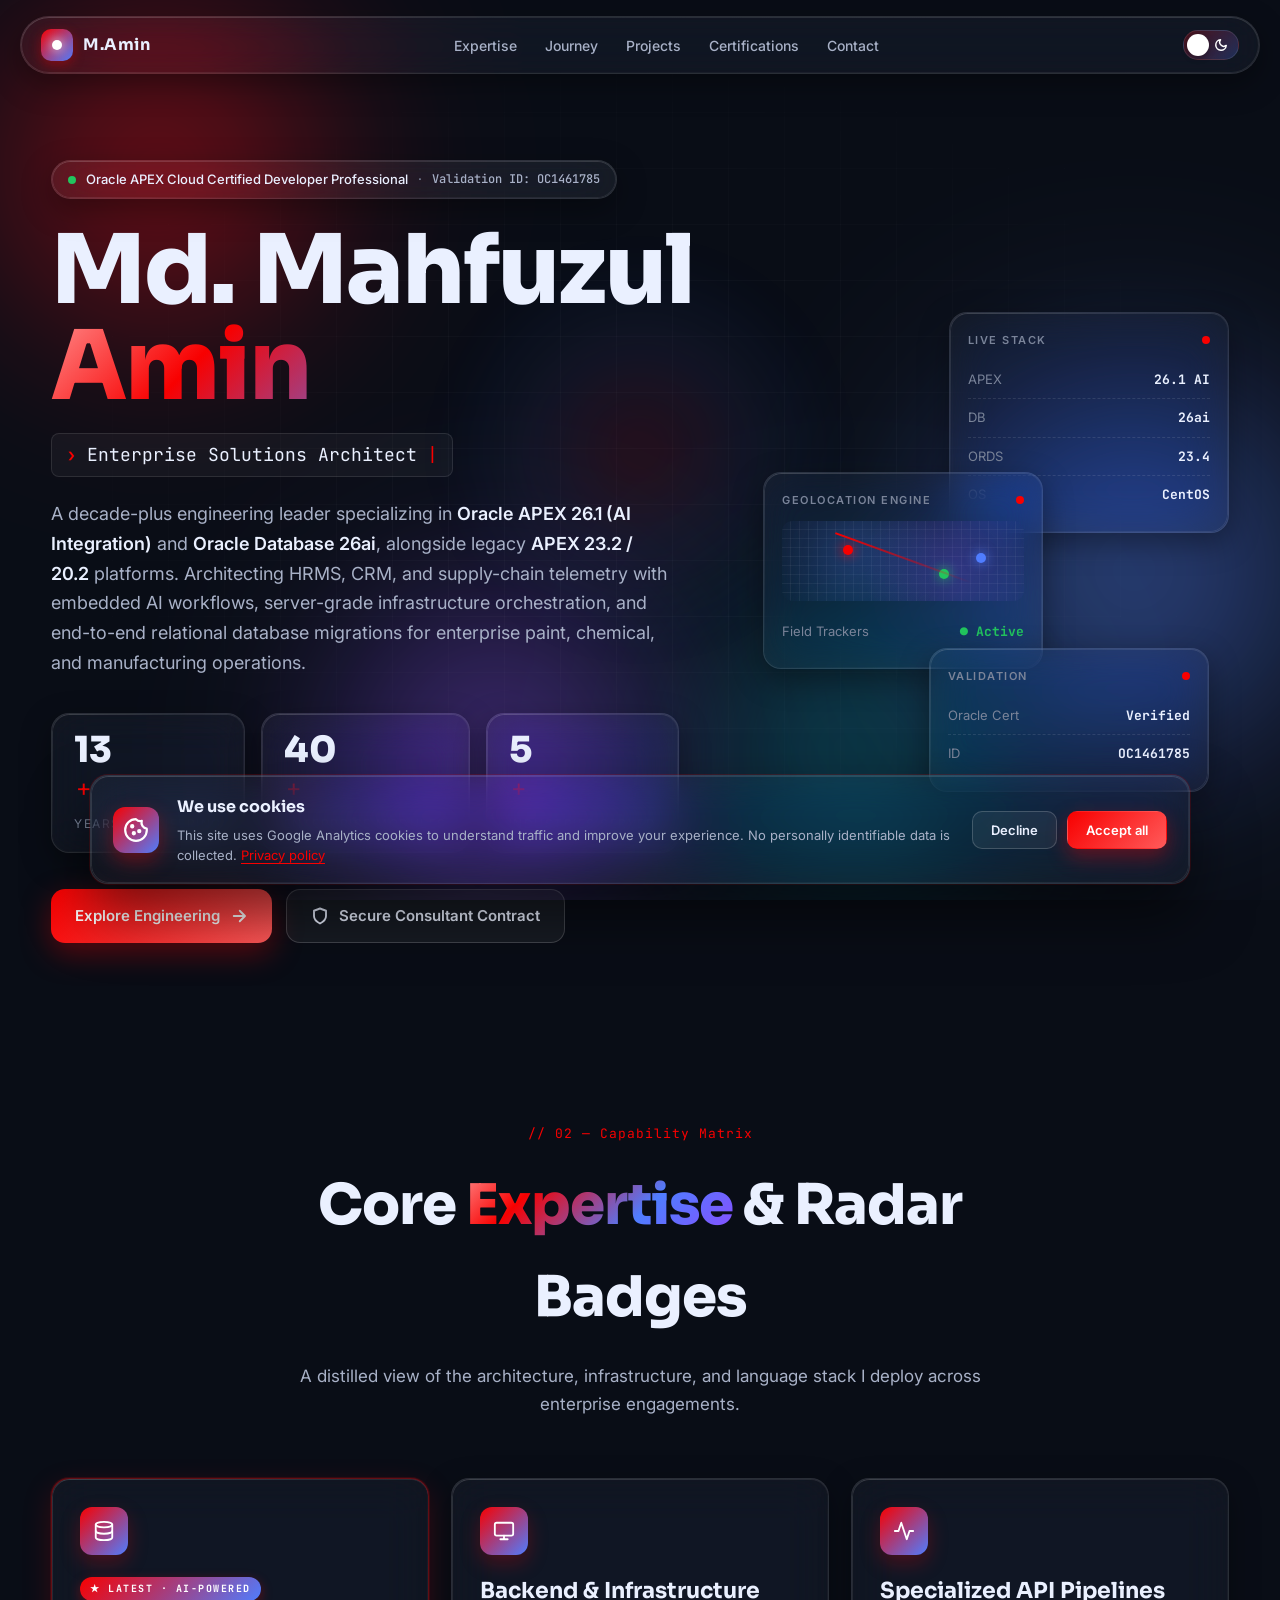
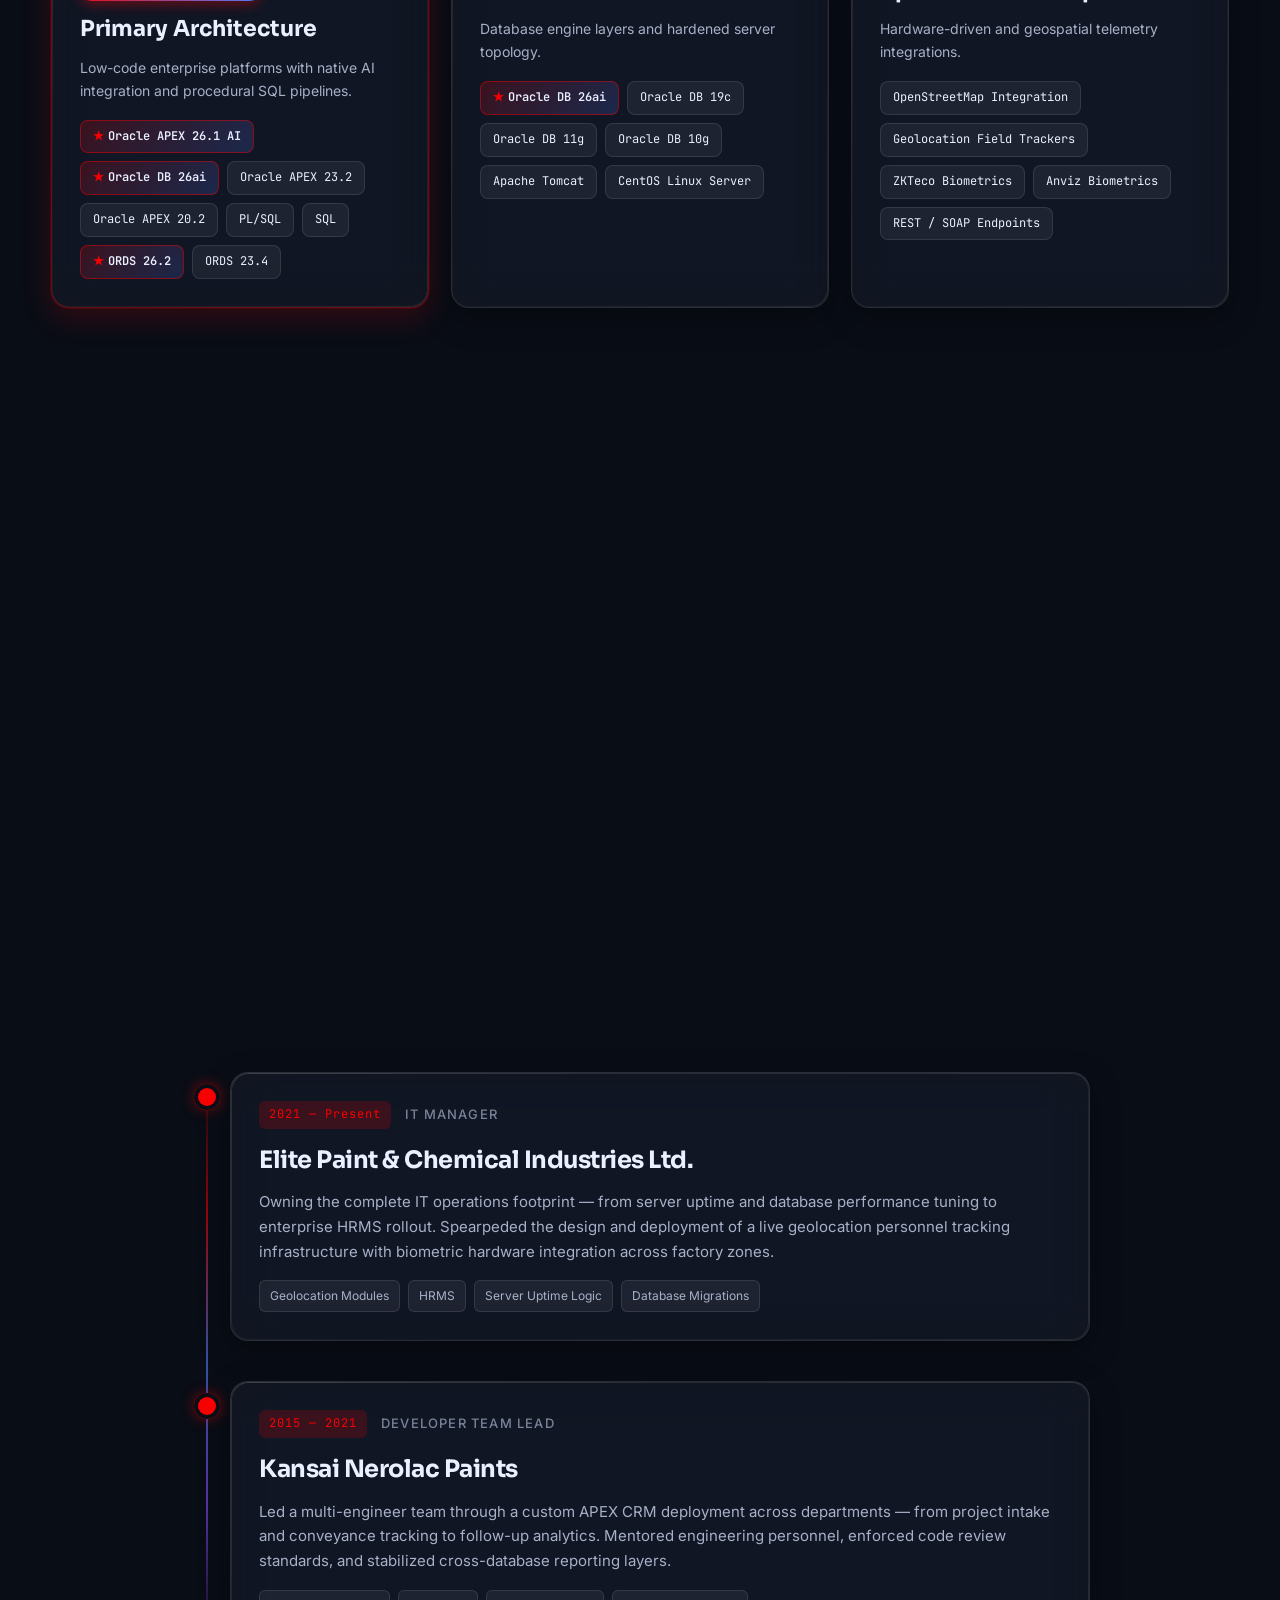
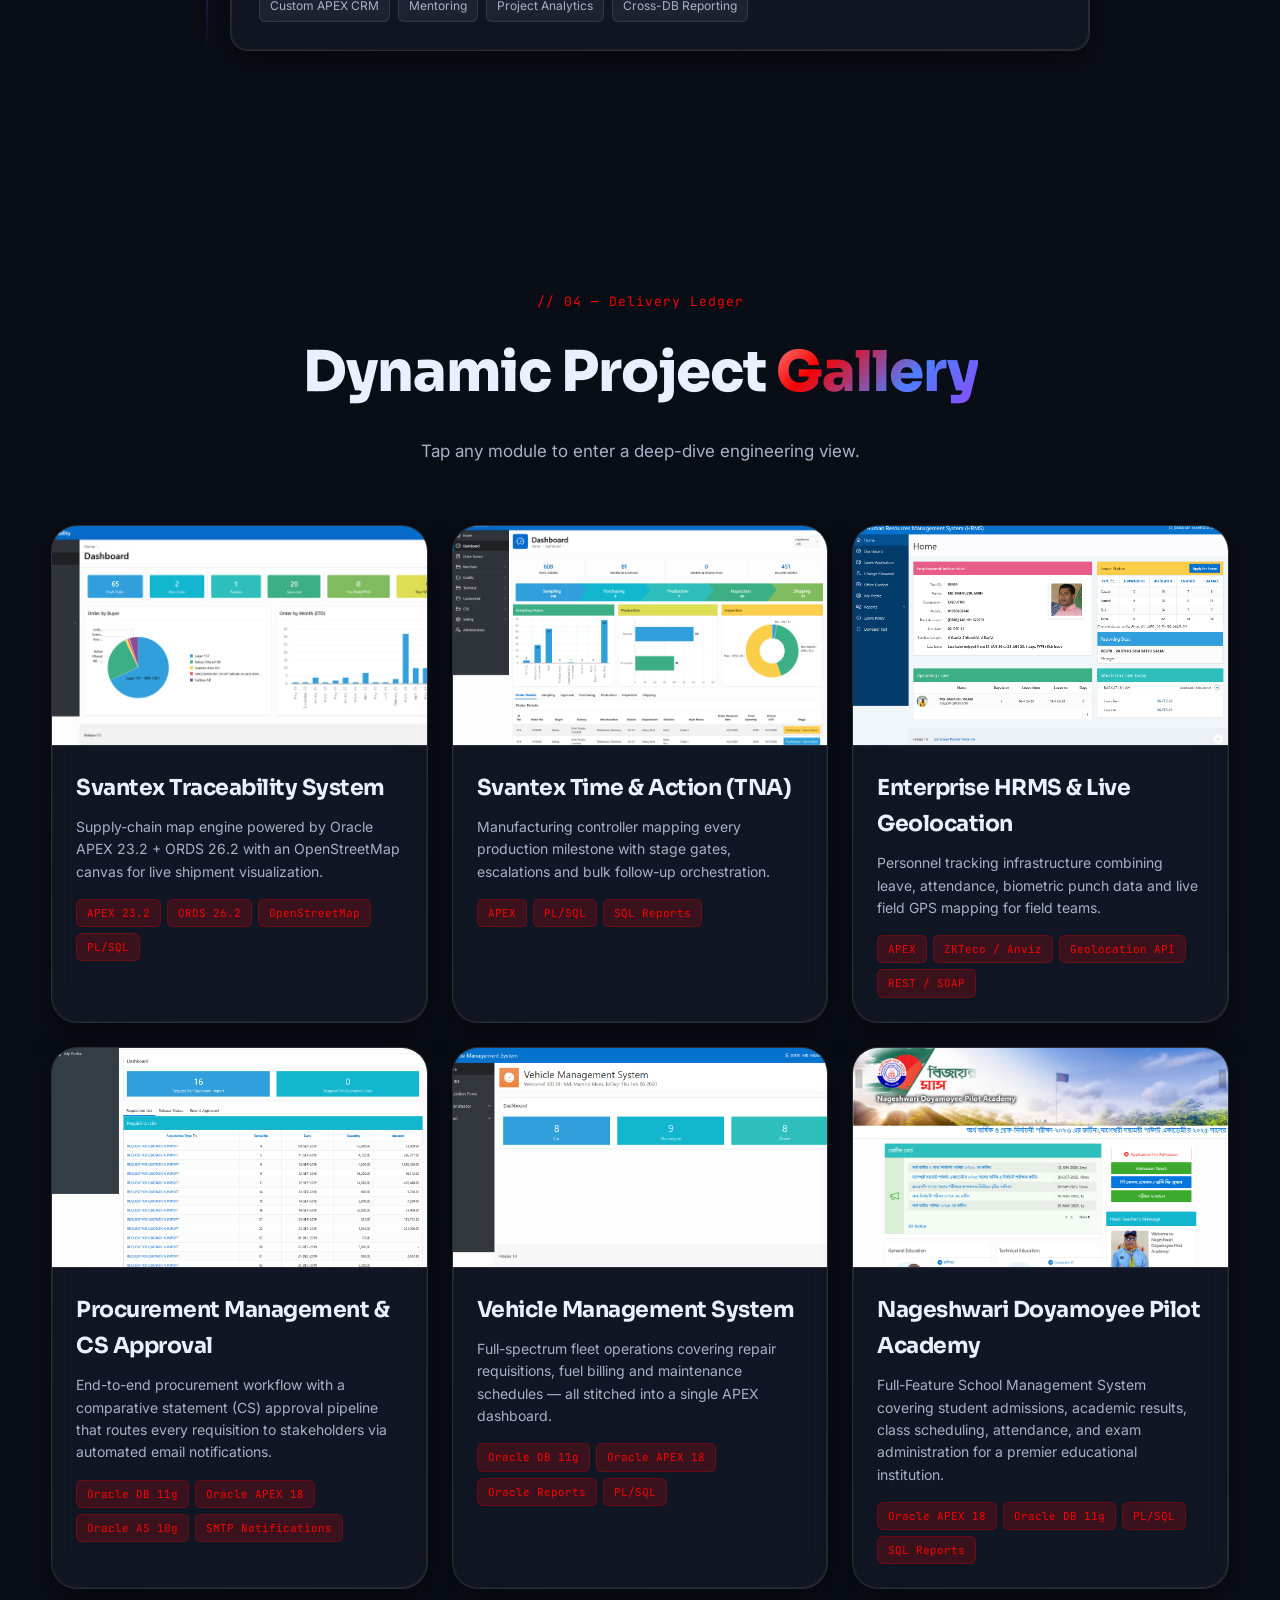
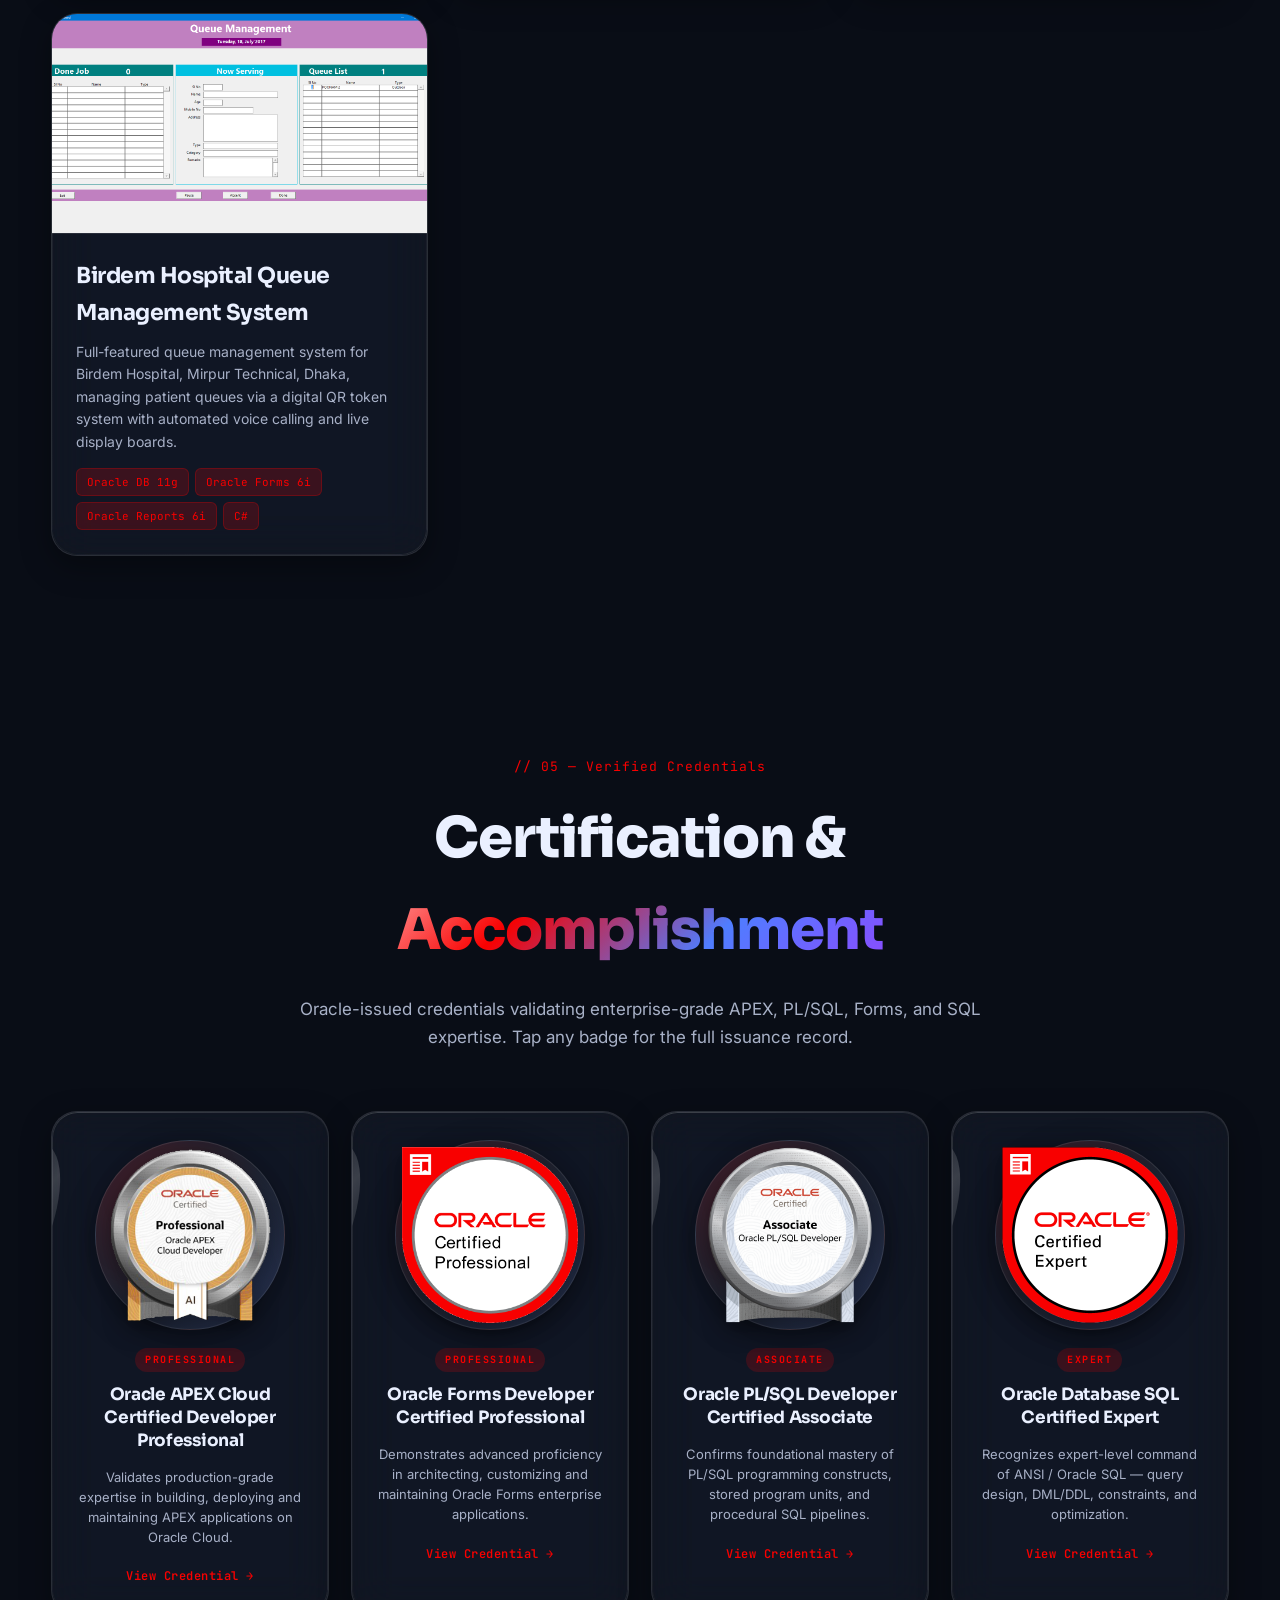
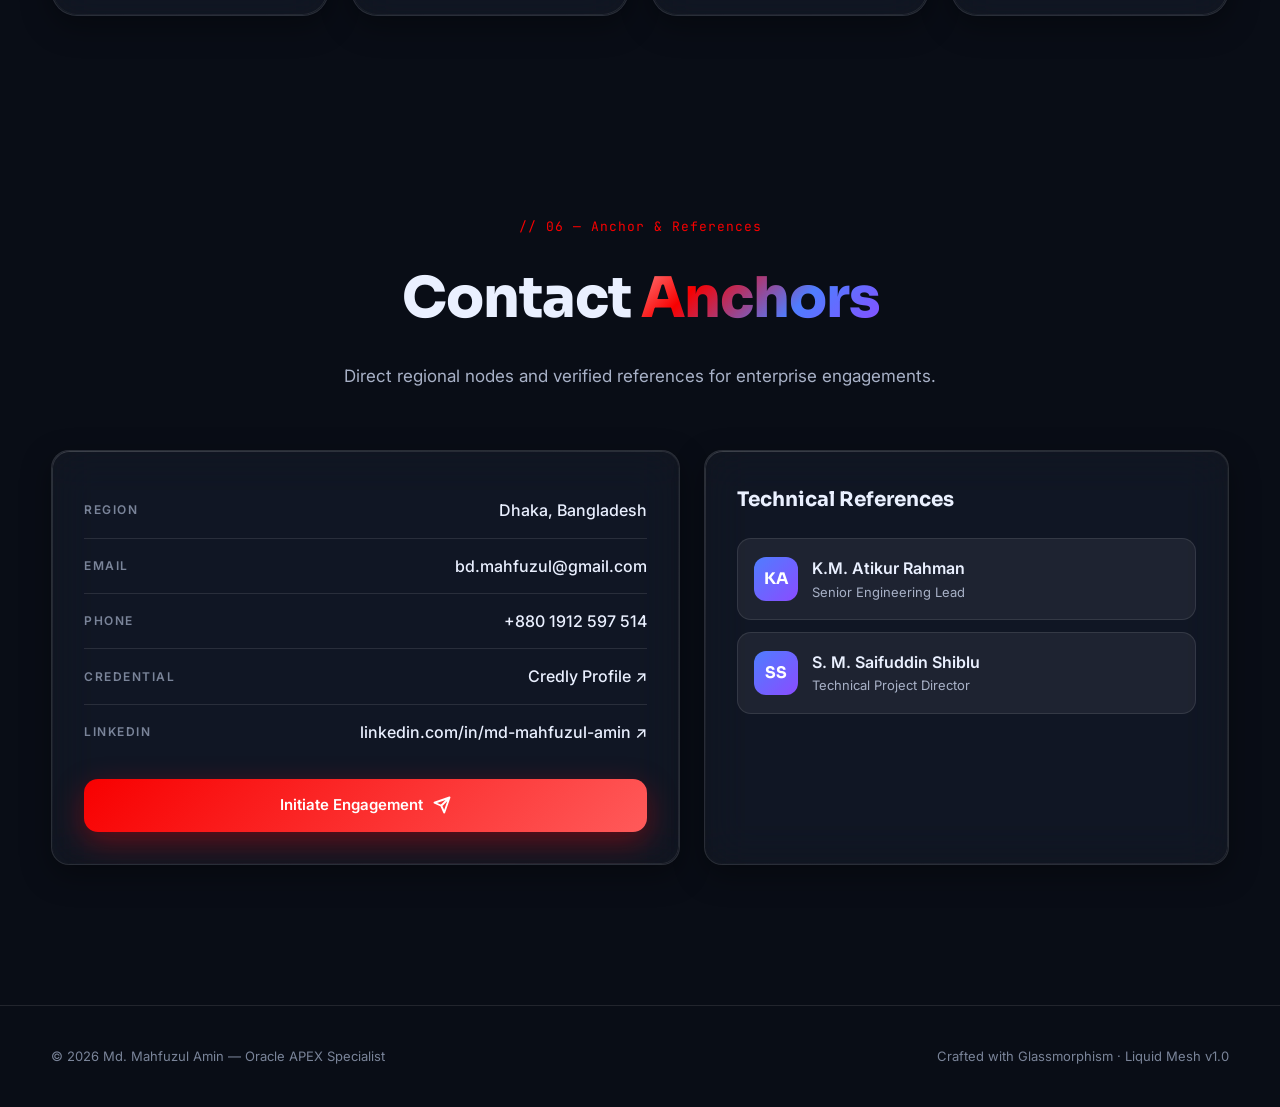
==== commit baa1b10f: "Refactor code structure for improved readability and maintainability" ====
--- a/docs/index.html
+++ b/docs/index.html
@@ -426,6 +426,25 @@
           </ul>
         </div>
       </article>
+
+      <article class="project-card glass-panel reveal" data-project="birdem-qms">
+        <div class="project-thumb">
+          <img src="QMS_Home.png" alt="Birdem Hospital Queue Management preview" loading="lazy" />
+          <div class="thumb-overlay">
+            <span class="open-hint">Open Module</span>
+          </div>
+        </div>
+        <div class="project-body">
+          <h3>Birdem Hospital Queue Management System</h3>
+          <p>Full-featured queue management system for Birdem Hospital, Mirpur Technical, Dhaka, managing patient queues via a digital QR token system with automated voice calling and live display boards.</p>
+          <ul class="project-tech">
+            <li>Oracle DB 11g</li>
+            <li>Oracle Forms 6i</li>
+            <li>Oracle Reports 6i</li>
+            <li>C#</li>
+          </ul>
+        </div>
+      </article>
     </div>
   </div>
 </section>
